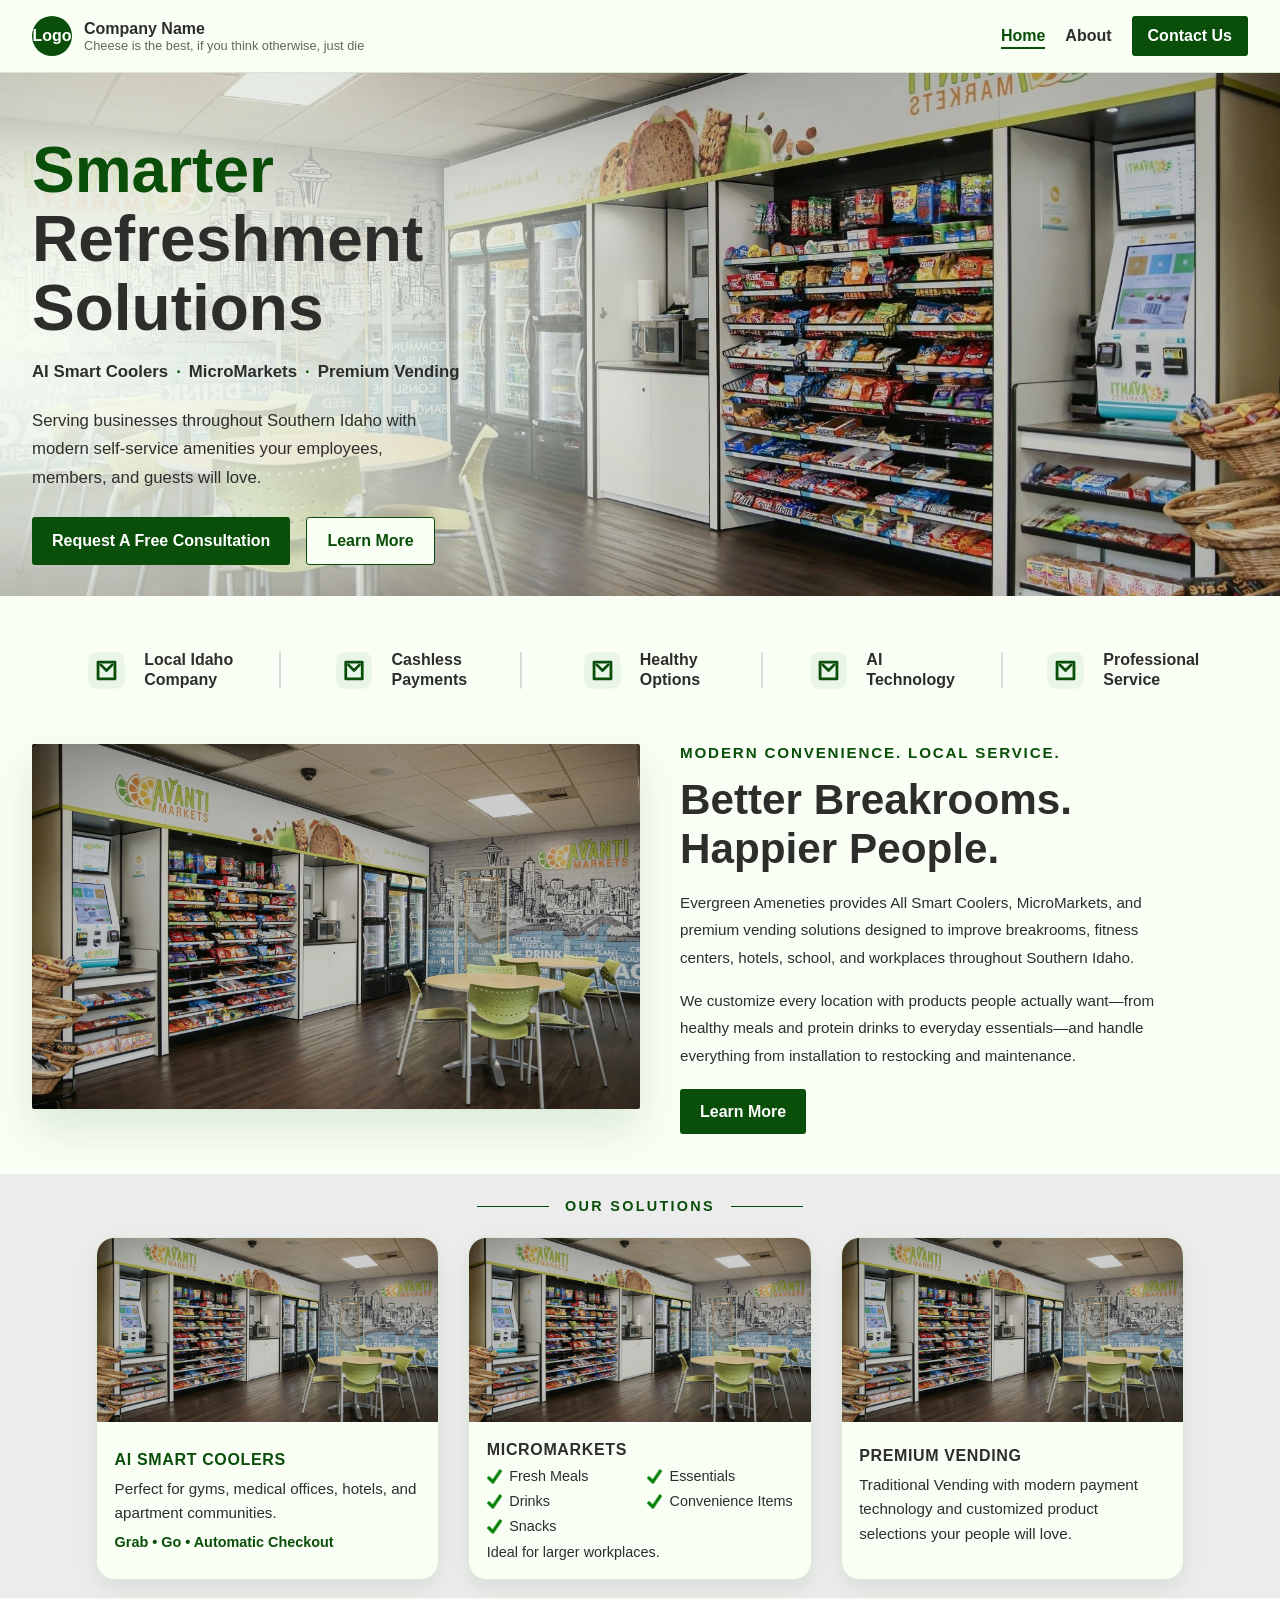
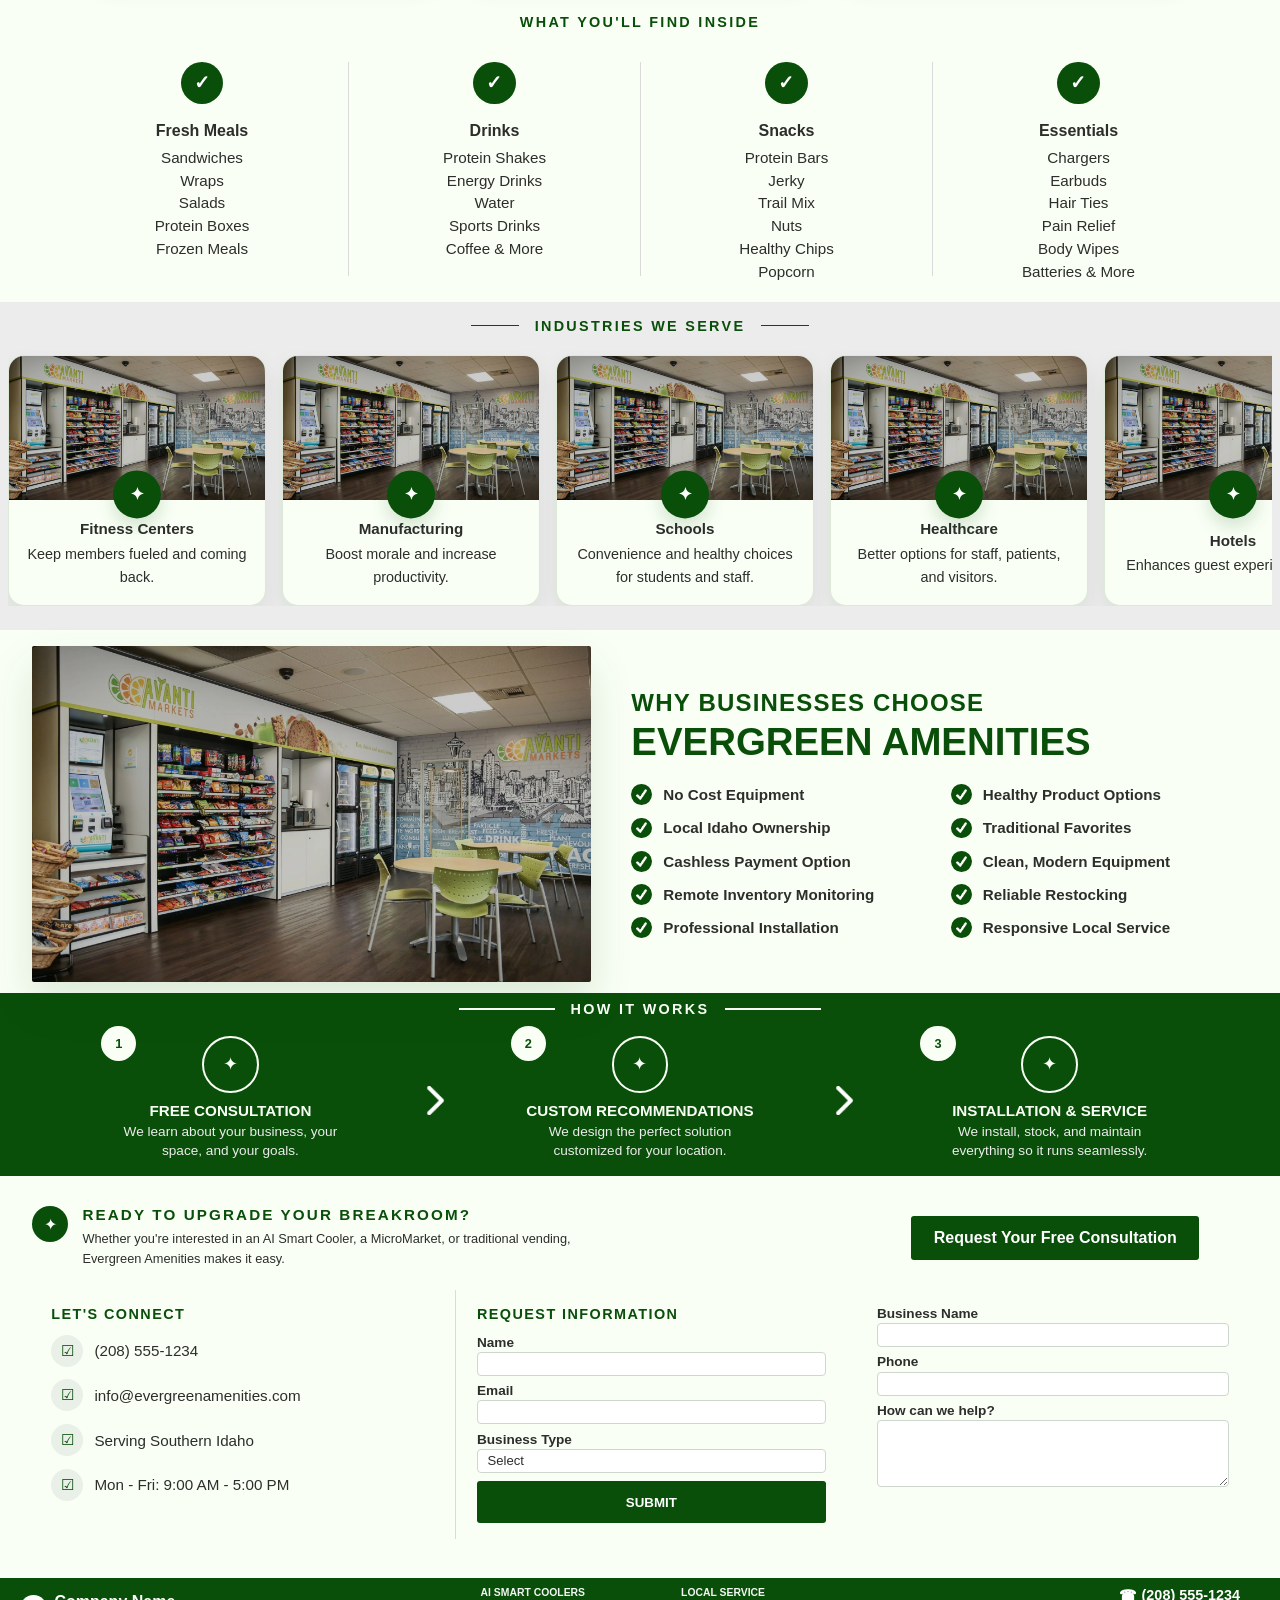
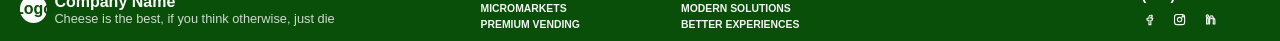
==== index.html @ 994b9367 "Add footer section with branding, links, and contact information" ====
<!DOCTYPE html>
<html lang="en">

<head>
    <meta charset="UTF-8">
    <title>Home</title>
    <link rel="stylesheet" href="style.css">
</head>

<body>





    <!-- Navigation Section -->
    <nav class="navbar">
        <a href="#home" class="brand">
            <span class="brand-icon" aria-hidden="true">Logo</span>
            <span class="brand-text">
                <strong>Company Name</strong>
                <small>Cheese is the best, if you think otherwise, just die</small>
            </span>
        </a>

        <div class="nav-links">
            <a class="nav-link active" href="index.html">Home</a>
            <a class="nav-link" href="about.html">About</a>
            <a class="contact-btn" href="contact.html">Contact Us</a>
        </div>
    </nav>





    <!-- Hero Section -->
    <section class="hero">
        <div class="hero-content">
            <h1 class="hero-heading">
                <span class="hero-accent">Smarter</span>
                <span>Refreshment</span>
                <span>Solutions</span>
            </h1>

            <p class="hero-subheading">
                <span>AI Smart Coolers</span>
                <span class="hero-separator">&middot;</span>
                <span>MicroMarkets</span>
                <span class="hero-separator">&middot;</span>
                <span>Premium Vending</span>
            </p>

            <p class="hero-description">
                Serving businesses throughout Southern Idaho with modern self-service amenities your employees, members, and guests will love.
            </p>

            <div class="hero-actions">
                <a class="btn btn-primary" href="contact.html">Request A Free Consultation</a>
                <a class="btn btn-secondary" href="about.html">Learn More</a>
            </div>
        </div>
    </section>





    <!-- Quick Advertisement Section -->
    <section class="quick-advertisement" aria-label="Quick advertisement">
        <div class="quick-advertisement-list">
            <article class="quick-advertisement-item">
                <a class="quick-advertisement-icon" href="#" aria-label="Local Idaho Company icon placeholder">
                    <img src="assets/images/icon-placeholder.svg" alt="Icon placeholder">
                </a>

                <div class="quick-advertisement-text">
                    <span>Local Idaho</span>
                    <span>Company</span>
                </div>
            </article>

            <article class="quick-advertisement-item">
                <a class="quick-advertisement-icon" href="#" aria-label="Cashless Payments icon placeholder">
                    <img src="assets/images/icon-placeholder.svg" alt="Icon placeholder">
                </a>

                <div class="quick-advertisement-text">
                    <span>Cashless</span>
                    <span>Payments</span>
                </div>
            </article>

            <article class="quick-advertisement-item">
                <a class="quick-advertisement-icon" href="#" aria-label="Healthy Options icon placeholder">
                    <img src="assets/images/icon-placeholder.svg" alt="Icon placeholder">
                </a>

                <div class="quick-advertisement-text">
                    <span>Healthy</span>
                    <span>Options</span>
                </div>
            </article>

            <article class="quick-advertisement-item">
                <a class="quick-advertisement-icon" href="#" aria-label="AI Technology icon placeholder">
                    <img src="assets/images/icon-placeholder.svg" alt="Icon placeholder">
                </a>

                <div class="quick-advertisement-text">
                    <span>AI</span>
                    <span>Technology</span>
                </div>
            </article>

            <article class="quick-advertisement-item">
                <a class="quick-advertisement-icon" href="#" aria-label="Professional Service icon placeholder">
                    <img src="assets/images/icon-placeholder.svg" alt="Icon placeholder">
                </a>

                <div class="quick-advertisement-text">
                    <span>Professional</span>
                    <span>Service</span>
                </div>
            </article>
        </div>
    </section>





    <!-- Description Section -->
    <section class="description-section" aria-labelledby="description-heading">
        <div class="description-media">
            <img src="assets/images/Hero.webp" alt="A modern breakroom refreshment station">
        </div>

        <div class="description-content">
            <p class="description-subtitle">Modern Convenience. Local Service.</p>

            <p class="description-heading" id="description-heading">
                <span class="description-heading-line">Better Breakrooms.</span>
                <span class="description-heading-line">Happier People.</span>
            </p>

            <p class="description-paragraph">
                Evergreen Ameneties provides All Smart Coolers, MicroMarkets, and premium vending solutions designed to improve breakrooms, fitness centers, hotels, school, and workplaces throughout Southern Idaho.
            </p>

            <p class="description-paragraph">
                We customize every location with products people actually want&mdash;from healthy meals and protein drinks to everyday essentials&mdash;and handle everything from installation to restocking and maintenance.
            </p>

            <a class="btn btn-primary description-action" href="about.html">Learn More</a>
        </div>
    </section>





    <!-- Our Solutions Section -->
    <section class="solutions-section" id="solutions" aria-labelledby="solutions-heading">
        <div class="solutions-header">
            <p class="solutions-kicker" id="solutions-heading">OUR SOLUTIONS</p>
        </div>

        <div class="solutions-grid">
            <article class="solution-card">
                <div class="solution-media">
                    <img src="assets/images/Hero.webp" alt="Smart cooler solution">
                </div>

                <div class="solution-content">
                    <h3 class="solution-title">AI Smart Coolers</h3>
                    <p class="solution-description">Perfect for gyms, medical offices, hotels, and apartment communities.</p>
                    <p class="solution-subheading">Grab &bull; Go &bull; Automatic Checkout</p>
                </div>
            </article>

            <article class="solution-card solution-card--micro">
                <div class="solution-media">
                    <img src="assets/images/Hero.webp" alt="MicroMarket solution">
                </div>

                <div class="solution-content">
                    <h3 class="solution-title">MicroMarkets</h3>
                    <div class="solution-description solution-description--columns">
                        <div class="solution-feature-group">
                            <p class="solution-feature-item"><img class="solution-checkmark" src="assets/images/Checkmark.webp" alt="" aria-hidden="true">Fresh Meals</p>
                            <p class="solution-feature-item"><img class="solution-checkmark" src="assets/images/Checkmark.webp" alt="" aria-hidden="true">Drinks</p>
                            <p class="solution-feature-item"><img class="solution-checkmark" src="assets/images/Checkmark.webp" alt="" aria-hidden="true">Snacks</p>
                        </div>

                        <div class="solution-feature-group">
                            <p class="solution-feature-item"><img class="solution-checkmark" src="assets/images/Checkmark.webp" alt="" aria-hidden="true">Essentials</p>
                            <p class="solution-feature-item"><img class="solution-checkmark" src="assets/images/Checkmark.webp" alt="" aria-hidden="true">Convenience Items</p>
                        </div>
                    </div>
                    <p class="solution-subheading">Ideal for larger workplaces.</p>
                </div>
            </article>

            <article class="solution-card solution-card--premium">
                <div class="solution-media">
                    <img src="assets/images/Hero.webp" alt="Premium vending solution">
                </div>

                <div class="solution-content">
                    <h3 class="solution-title">Premium Vending</h3>
                    <p class="solution-description">Traditional Vending with modern payment technology and customized product selections your people will love.</p>
                    <p class="solution-subheading"></p>
                </div>
            </article>
        </div>
    </section>





    <!-- Find Inside Section -->
    <section class="find-inside-section" aria-labelledby="find-inside-heading">
        <div class="find-inside-header">
            <p class="find-inside-kicker" id="find-inside-heading">WHAT YOU'LL FIND INSIDE</p>
        </div>

        <div class="find-inside-grid">
            <article class="find-inside-column">
                <div class="find-inside-icon" aria-hidden="true">
                    <span>✓</span>
                </div>

                <h3 class="find-inside-title">Fresh Meals</h3>

                <p class="find-inside-item">Sandwiches</p>
                <p class="find-inside-item">Wraps</p>
                <p class="find-inside-item">Salads</p>
                <p class="find-inside-item">Protein Boxes</p>
                <p class="find-inside-item">Frozen Meals</p>
            </article>

            <article class="find-inside-column">
                <div class="find-inside-icon" aria-hidden="true">
                    <span>✓</span>
                </div>

                <h3 class="find-inside-title">Drinks</h3>

                <p class="find-inside-item">Protein Shakes</p>
                <p class="find-inside-item">Energy Drinks</p>
                <p class="find-inside-item">Water</p>
                <p class="find-inside-item">Sports Drinks</p>
                <p class="find-inside-item">Coffee &amp; More</p>
            </article>

            <article class="find-inside-column">
                <div class="find-inside-icon" aria-hidden="true">
                    <span>✓</span>
                </div>

                <h3 class="find-inside-title">Snacks</h3>

                <p class="find-inside-item">Protein Bars</p>
                <p class="find-inside-item">Jerky</p>
                <p class="find-inside-item">Trail Mix</p>
                <p class="find-inside-item">Nuts</p>
                <p class="find-inside-item">Healthy Chips</p>
                <p class="find-inside-item">Popcorn</p>
            </article>

            <article class="find-inside-column">
                <div class="find-inside-icon" aria-hidden="true">
                    <span>✓</span>
                </div>

                <h3 class="find-inside-title">Essentials</h3>

                <p class="find-inside-item">Chargers</p>
                <p class="find-inside-item">Earbuds</p>
                <p class="find-inside-item">Hair Ties</p>
                <p class="find-inside-item">Pain Relief</p>
                <p class="find-inside-item">Body Wipes</p>
                <p class="find-inside-item">Batteries &amp; More</p>
            </article>
        </div>
    </section>





    <!-- Industries Section -->
    <section class="industries-section" aria-labelledby="industries-heading">
        <div class="industries-header">
            <div class="industries-line" aria-hidden="true"></div>
            <p class="industries-kicker" id="industries-heading">INDUSTRIES WE SERVE</p>
            <div class="industries-line" aria-hidden="true"></div>
        </div>

        <div class="industries-viewport">
            <div class="industries-grid">
                <article class="industry-card">
                    <div class="industry-media">
                        <img src="assets/images/Hero.webp" alt="Fitness center refreshment station">
                    </div>

                    <div class="industry-icon" aria-hidden="true">
                        <span>✦</span>
                    </div>

                    <div class="industry-content">
                        <h3 class="industry-title">Fitness Centers</h3>
                        <p class="industry-description">Keep members fueled and coming back.</p>
                    </div>
                </article>

                <article class="industry-card">
                    <div class="industry-media">
                        <img src="assets/images/Hero.webp" alt="Manufacturing breakroom refreshment area">
                    </div>

                    <div class="industry-icon" aria-hidden="true">
                        <span>✦</span>
                    </div>

                    <div class="industry-content">
                        <h3 class="industry-title">Manufacturing</h3>
                        <p class="industry-description">Boost morale and increase productivity.</p>
                    </div>
                </article>

                <article class="industry-card">
                    <div class="industry-media">
                        <img src="assets/images/Hero.webp" alt="School breakroom with snacks and drinks">
                    </div>

                    <div class="industry-icon" aria-hidden="true">
                        <span>✦</span>
                    </div>

                    <div class="industry-content">
                        <h3 class="industry-title">Schools</h3>
                        <p class="industry-description">Convenience and healthy choices for students and staff.</p>
                    </div>
                </article>

                <article class="industry-card">
                    <div class="industry-media">
                        <img src="assets/images/Hero.webp" alt="Healthcare breakroom and waiting area">
                    </div>

                    <div class="industry-icon" aria-hidden="true">
                        <span>✦</span>
                    </div>

                    <div class="industry-content">
                        <h3 class="industry-title">Healthcare</h3>
                        <p class="industry-description">Better options for staff, patients, and visitors.</p>
                    </div>
                </article>

                <article class="industry-card">
                    <div class="industry-media">
                        <img src="assets/images/Hero.webp" alt="Hotel lobby refreshment station">
                    </div>

                    <div class="industry-icon" aria-hidden="true">
                        <span>✦</span>
                    </div>

                    <div class="industry-content">
                        <h3 class="industry-title">Hotels</h3>
                        <p class="industry-description">Enhances guest experience 24/7.</p>
                    </div>
                </article>

                <article class="industry-card">
                    <div class="industry-media">
                        <img src="assets/images/Hero.webp" alt="Modern office breakroom setup">
                    </div>

                    <div class="industry-icon" aria-hidden="true">
                        <span>✦</span>
                    </div>

                    <div class="industry-content">
                        <h3 class="industry-title">Offices</h3>
                        <p class="industry-description">Modern amenities employees appreciate.</p>
                    </div>
                </article>

                <article class="industry-card">
                    <div class="industry-media">
                        <img src="assets/images/Hero.webp" alt="Fitness center refreshment station">
                    </div>

                    <div class="industry-icon" aria-hidden="true">
                        <span>✦</span>
                    </div>

                    <div class="industry-content">
                        <h3 class="industry-title">Fitness Centers</h3>
                        <p class="industry-description">Keep members fueled and coming back.</p>
                    </div>
                </article>

                <article class="industry-card">
                    <div class="industry-media">
                        <img src="assets/images/Hero.webp" alt="Manufacturing breakroom refreshment area">
                    </div>

                    <div class="industry-icon" aria-hidden="true">
                        <span>✦</span>
                    </div>

                    <div class="industry-content">
                        <h3 class="industry-title">Manufacturing</h3>
                        <p class="industry-description">Boost morale and increase productivity.</p>
                    </div>
                </article>

                <article class="industry-card">
                    <div class="industry-media">
                        <img src="assets/images/Hero.webp" alt="School breakroom with snacks and drinks">
                    </div>

                    <div class="industry-icon" aria-hidden="true">
                        <span>✦</span>
                    </div>

                    <div class="industry-content">
                        <h3 class="industry-title">Schools</h3>
                        <p class="industry-description">Convenience and healthy choices for students and staff.</p>
                    </div>
                </article>

                <article class="industry-card">
                    <div class="industry-media">
                        <img src="assets/images/Hero.webp" alt="Healthcare breakroom and waiting area">
                    </div>

                    <div class="industry-icon" aria-hidden="true">
                        <span>✦</span>
                    </div>

                    <div class="industry-content">
                        <h3 class="industry-title">Healthcare</h3>
                        <p class="industry-description">Better options for staff, patients, and visitors.</p>
                    </div>
                </article>

                <article class="industry-card">
                    <div class="industry-media">
                        <img src="assets/images/Hero.webp" alt="Hotel lobby refreshment station">
                    </div>

                    <div class="industry-icon" aria-hidden="true">
                        <span>✦</span>
                    </div>

                    <div class="industry-content">
                        <h3 class="industry-title">Hotels</h3>
                        <p class="industry-description">Enhances guest experience 24/7.</p>
                    </div>
                </article>

                <article class="industry-card">
                    <div class="industry-media">
                        <img src="assets/images/Hero.webp" alt="Modern office breakroom setup">
                    </div>

                    <div class="industry-icon" aria-hidden="true">
                        <span>✦</span>
                    </div>

                    <div class="industry-content">
                        <h3 class="industry-title">Offices</h3>
                        <p class="industry-description">Modern amenities employees appreciate.</p>
                    </div>
                </article>
            </div>
        </div>
    </section>





    <!-- Why Us Section -->
    <section class="why-us-section" aria-labelledby="why-us-heading">
        <div class="why-us-media">
            <img src="assets/images/Hero.webp" alt="Placeholder image for the Why Us section">
        </div>

        <div class="why-us-content">
            <p class="why-us-subtitle">WHY BUSINESSES CHOOSE</p>

            <h2 class="why-us-heading" id="why-us-heading">EVERGREEN AMENITIES</h2>

            <div class="why-us-columns">
                <div class="why-us-column">
                    <div class="why-us-item">
                        <span class="why-us-bullet" aria-hidden="true">✓</span>
                        <span>No Cost Equipment</span>
                    </div>

                    <div class="why-us-item">
                        <span class="why-us-bullet" aria-hidden="true">✓</span>
                        <span>Local Idaho Ownership</span>
                    </div>

                    <div class="why-us-item">
                        <span class="why-us-bullet" aria-hidden="true">✓</span>
                        <span>Cashless Payment Option</span>
                    </div>

                    <div class="why-us-item">
                        <span class="why-us-bullet" aria-hidden="true">✓</span>
                        <span>Remote Inventory Monitoring</span>
                    </div>

                    <div class="why-us-item">
                        <span class="why-us-bullet" aria-hidden="true">✓</span>
                        <span>Professional Installation</span>
                    </div>
                </div>

                <div class="why-us-column">
                    <div class="why-us-item">
                        <span class="why-us-bullet" aria-hidden="true">✓</span>
                        <span>Healthy Product Options</span>
                    </div>

                    <div class="why-us-item">
                        <span class="why-us-bullet" aria-hidden="true">✓</span>
                        <span>Traditional Favorites</span>
                    </div>

                    <div class="why-us-item">
                        <span class="why-us-bullet" aria-hidden="true">✓</span>
                        <span>Clean, Modern Equipment</span>
                    </div>

                    <div class="why-us-item">
                        <span class="why-us-bullet" aria-hidden="true">✓</span>
                        <span>Reliable Restocking</span>
                    </div>

                    <div class="why-us-item">
                        <span class="why-us-bullet" aria-hidden="true">✓</span>
                        <span>Responsive Local Service</span>
                    </div>
                </div>
            </div>
        </div>
    </section>





    <!-- How It Works Section -->
    <section class="how-it-works-section" aria-labelledby="how-it-works-heading">
        <div class="how-it-works-header">
            <div class="how-it-works-line" aria-hidden="true"></div>
            <p class="how-it-works-kicker" id="how-it-works-heading">HOW IT WORKS</p>
            <div class="how-it-works-line" aria-hidden="true"></div>
        </div>

        <div class="how-it-works-grid">
            <article class="how-it-works-step">
                <div class="how-it-works-visual" aria-hidden="true">
                    <span class="how-it-works-number">1</span>
                    <span class="how-it-works-icon">✦</span>
                </div>

                <h3 class="how-it-works-title">FREE CONSULTATION</h3>

                <p class="how-it-works-description">
                    We learn about your business, your space, and your goals.
                </p>
            </article>

            <div class="how-it-works-arrow" aria-hidden="true"></div>

            <article class="how-it-works-step">
                <div class="how-it-works-visual" aria-hidden="true">
                    <span class="how-it-works-number">2</span>
                    <span class="how-it-works-icon">✦</span>
                </div>

                <h3 class="how-it-works-title">CUSTOM RECOMMENDATIONS</h3>

                <p class="how-it-works-description">
                    We design the perfect solution customized for your location.
                </p>
            </article>

            <div class="how-it-works-arrow" aria-hidden="true"></div>

            <article class="how-it-works-step">
                <div class="how-it-works-visual" aria-hidden="true">
                    <span class="how-it-works-number">3</span>
                    <span class="how-it-works-icon">✦</span>
                </div>

                <h3 class="how-it-works-title">INSTALLATION & SERVICE</h3>

                <p class="how-it-works-description">
                    We install, stock, and maintain everything so it runs seamlessly.
                </p>
            </article>
        </div>
    </section>





    <!-- Ready To Upgrade Section -->
    <section class="ready-upgrade-section" aria-labelledby="ready-upgrade-heading">
        <div class="ready-upgrade-top-row">
            <div class="ready-upgrade-intro">
                <div class="ready-upgrade-intro-icon" aria-hidden="true">✦</div>

                <div class="ready-upgrade-intro-copy">
                    <h2 class="ready-upgrade-title" id="ready-upgrade-heading">READY TO UPGRADE YOUR BREAKROOM?</h2>
                    <p class="ready-upgrade-description">Whether you're interested in an AI Smart Cooler, a MicroMarket, or traditional vending, Evergreen Amenities makes it easy.</p>
                </div>
            </div>

            <div class="ready-upgrade-action-wrap">
                <a class="btn btn-primary ready-upgrade-action" href="contact.html">Request Your Free Consultation</a>
            </div>
        </div>

        <div class="ready-upgrade-grid">
            <div class="ready-upgrade-column ready-upgrade-column--contact">
                <h3 class="ready-upgrade-subtitle">LET'S CONNECT</h3>

                <div class="ready-upgrade-contact-list">
                    <article class="ready-upgrade-contact-item">
                        <span class="ready-upgrade-contact-icon" aria-hidden="true">☑</span>
                        <span class="ready-upgrade-contact-text">(208) 555-1234</span>
                    </article>

                    <article class="ready-upgrade-contact-item">
                        <span class="ready-upgrade-contact-icon" aria-hidden="true">☑</span>
                        <span class="ready-upgrade-contact-text">info@evergreenamenities.com</span>
                    </article>

                    <article class="ready-upgrade-contact-item">
                        <span class="ready-upgrade-contact-icon" aria-hidden="true">☑</span>
                        <span class="ready-upgrade-contact-text">Serving Southern Idaho</span>
                    </article>

                    <article class="ready-upgrade-contact-item">
                        <span class="ready-upgrade-contact-icon" aria-hidden="true">☑</span>
                        <span class="ready-upgrade-contact-text">Mon - Fri: 9:00 AM - 5:00 PM</span>
                    </article>
                </div>
            </div>

            <div class="ready-upgrade-column ready-upgrade-column--middle">
                <h3 class="ready-upgrade-subtitle">REQUEST INFORMATION</h3>

                <form class="ready-upgrade-form">
                    <label class="ready-upgrade-field">
                        <span>Name</span>
                        <input type="text" required>
                    </label>

                    <label class="ready-upgrade-field">
                        <span>Email</span>
                        <input type="email" required>
                    </label>

                    <label class="ready-upgrade-field">
                        <span>Business Type</span>
                        <select required>
                            <option value="" selected disabled>Select</option>
                            <option value="office">Office</option>
                            <option value="gym">Gym</option>
                            <option value="hotel">Hotel</option>
                            <option value="medical">Medical</option>
                        </select>
                    </label>

                    <button class="btn btn-primary ready-upgrade-submit" type="submit">SUBMIT</button>
                </form>
            </div>

            <div class="ready-upgrade-column">
                <form class="ready-upgrade-form">
                    <label class="ready-upgrade-field">
                        <span>Business Name</span>
                        <input type="text">
                    </label>

                    <label class="ready-upgrade-field">
                        <span>Phone</span>
                        <input type="tel" required>
                    </label>

                    <label class="ready-upgrade-field ready-upgrade-field--textarea">
                        <span>How can we help?</span>
                        <textarea rows="5"></textarea>
                    </label>
                </form>
            </div>
        </div>
    </section>





    <!-- Footer Section -->
    <section class="home-footer" aria-label="Footer">
        <a href="index.html" class="brand home-footer-brand">
            <span class="brand-icon" aria-hidden="true">Logo</span>
            <span class="brand-text">
                <strong>Company Name</strong>
                <small>Cheese is the best, if you think otherwise, just die</small>
            </span>
        </a>

        <div class="home-footer-links">
            <div class="home-footer-column">
                <span>AI SMART COOLERS</span>
                <span>MICROMARKETS</span>
                <span>PREMIUM VENDING</span>
            </div>

            <div class="home-footer-column">
                <span>LOCAL SERVICE</span>
                <span>MODERN SOLUTIONS</span>
                <span>BETTER EXPERIENCES</span>
            </div>
        </div>

        <div class="home-footer-contact">
            <a class="home-footer-phone" href="tel:+12085551234">
                <span class="home-footer-phone-icon" aria-hidden="true">☎</span>
                <span>(208) 555-1234</span>
            </a>

            <div class="home-footer-social">
                <a href="https://www.facebook.com/" target="_blank" rel="noreferrer" aria-label="Facebook">
                    <svg viewBox="0 0 24 24" aria-hidden="true">
                        <path d="M14 8h2V5h-2c-1.7 0-3 1.3-3 3v2H8v3h3v7h3v-7h2l1-3h-3V8z"/>
                    </svg>
                </a>

                <a href="https://www.instagram.com/" target="_blank" rel="noreferrer" aria-label="Instagram">
                    <svg viewBox="0 0 24 24" aria-hidden="true">
                        <rect x="4" y="4" width="16" height="16" rx="4"/>
                        <circle cx="12" cy="12" r="3.5"/>
                        <circle cx="17" cy="7" r="1"/>
                    </svg>
                </a>

                <a href="https://www.linkedin.com/" target="_blank" rel="noreferrer" aria-label="LinkedIn">
                    <svg viewBox="0 0 24 24" aria-hidden="true">
                        <path d="M6.9 8.2A1.8 1.8 0 1 0 6.9 4.6a1.8 1.8 0 0 0 0 3.6ZM5.6 9.6h2.6V19H5.6zM10.5 9.6h2.5v1.3h.1c.3-.7 1.2-1.4 2.5-1.4 2.7 0 3.2 1.8 3.2 4.1V19h-2.6v-8.5c0-2-.1-4.6-2.8-4.6-2.8 0-3.2 2.2-3.2 4.4V19H10.5z"/>
                    </svg>
                </a>
            </div>
        </div>
    </section>




</body>
</html>
---- style.css ----
:root {
    --bg-color: #f9fff5;
    --text-color: #2d2e2c;
    --accent-color: #094e09;
    --accent-text-color: #ffffff;
    --hero-bg-color: #cee1ce;
    --divider-line-color: #dbdbdb;
    --alternate-bg-color: #ececec;
}


body {
    margin: 0;
    font-family: Arial, sans-serif;
    background-color: var(--bg-color);
    color: var(--text-color);
}



/* ========================= */
/*        NAVIGATION        */
/* ========================= */

.navbar {
    display: flex;
    align-items: center;
    justify-content: space-between;
    padding: 1rem 2rem;
    background-color: var(--bg-color);
    border-bottom: 1px solid #d9e6d5;
}

.brand {
    display: flex;
    align-items: center;
    gap: 0.75rem;
    text-decoration: none;
    color: var(--text-color);
}

.brand-icon {
    display: inline-flex;
    align-items: center;
    justify-content: center;
    width: 2.5rem;
    height: 2.5rem;
    border-radius: 50%;
    background-color: var(--accent-color);
    color: var(--accent-text-color);
    font-weight: bold;
}

.brand-text {
    display: flex;
    flex-direction: column;
    line-height: 1.2;
}

.brand-text strong {
    font-size: 1rem;
}

.brand-text small {
    font-size: 0.8rem;
    color: #5b6b5b;
}

.nav-links {
    display: flex;
    align-items: center;
    gap: 1.25rem;
}

.nav-links .nav-link {
    position: relative;
    text-decoration: none;
    color: var(--text-color);
    font-weight: 600;
}

.nav-links .nav-link.active {
    color: var(--accent-color);
}

.nav-links .nav-link.active::after {
    content: '';
    position: absolute;
    left: 0;
    right: 0;
    bottom: -0.25rem;
    height: 2px;
    background-color: var(--accent-color);
}

.contact-btn {
    padding: 0.7rem 1rem;
    border-radius: 3px;
    background-color: var(--accent-color);
    color: var(--accent-text-color);
    text-decoration: none;
    font-weight: 600;
}












/* ========================================================================================= */
/* =                                      HOME PAGE                                        = */
/* ========================================================================================= */



/* ========================= */
/*           HERO            */
/* ========================= */

.hero {
    position: relative;
    padding: 4rem 2rem 2rem;
    color: var(--text-color);
    overflow: hidden;
}

.hero::before {
    content: '';
    position: absolute;
    left: -24%;
    top: -25%;
    width: 60rem;
    max-width: 90%;
    height: 150%;
    background: radial-gradient(ellipse at 30% 50%, rgba(249, 255, 245, 1) 0%, rgba(249, 255, 245, 0.82) 28%, rgba(249, 255, 245, 0.55) 58%, rgba(249, 255, 245, 0.2) 78%, rgba(249, 255, 245, 0) 92%);
    filter: blur(14px);
    pointer-events: none;
    z-index: 1;
}

.hero::after {
    content: '';
    position: absolute;
    inset: 0;
    background-image: url('assets/images/Hero.webp');
    background-size: cover;
    background-position: center;
    background-repeat: no-repeat;
    transform: scaleX(-1);
    pointer-events: none;
    z-index: 0;
}

.hero-content {
    position: relative;
    z-index: 2;
    display: flex;
    flex-direction: column;
    align-items: flex-start;
    gap: 1.25rem;
    max-width: 42rem;
    padding: 0;
}

.hero-heading {
    display: flex;
    flex-direction: column;
    gap: 0.1rem;
    margin: 0;
    font-size: clamp(2.5rem, 5vw, 4.25rem);
    line-height: 1.05;
    color: var(--text-color);
}

.hero-accent {
    color: var(--accent-color);
}

.hero-subheading {
    display: flex;
    flex-wrap: wrap;
    align-items: center;
    gap: 0.5rem;
    margin: 0;
    font-size: 1.05rem;
    font-weight: 700;
    color: var(--text-color);
}

.hero-separator {
    color: var(--accent-color);
    font-weight: 700;
}

.hero-description {
    margin: 0.3rem 0;
    max-width: 25rem;
    font-size: 1.05rem;
    line-height: 1.7;
    color: var(--text-color);
}

.hero-actions {
    display: flex;
    flex-wrap: wrap;
    gap: 1rem;
}

.btn {
    display: inline-flex;
    align-items: center;
    justify-content: center;
    padding: 0.85rem 1.25rem;
    border-radius: 3px;
    text-decoration: none;
    font-weight: 700;
    transition: transform 0.2s ease, box-shadow 0.2s ease;
}

.btn:hover {
    transform: translateY(-1px);
}

.btn-primary {
    background-color: var(--accent-color);
    color: var(--accent-text-color);
}

.btn-secondary {
    background-color: var(--bg-color);
    color: var(--accent-color);
    border: 1px solid var(--accent-color);
}



/* ========================= */
/*    QUICK ADVERTISEMENT    */
/* ========================= */

.quick-advertisement {
    padding: 1.5rem 1rem 1.5rem;
    background-color: var(--bg-color);
}

.quick-advertisement-list {
    display: grid;
    grid-template-columns: repeat(5, minmax(0, 1fr));
    align-items: center;
    max-width: 78rem;
    margin: 0 auto;
    padding: 1.2rem 1.4rem;
    background-color: transparent;
}

.quick-advertisement-item {
    position: relative;
    display: flex;
    align-items: center;
    justify-content: center;
    gap: 0.95rem;
    min-width: 0;
    padding: 0.5rem 1.5rem;
}

.quick-advertisement-item:not(:last-child)::after {
    content: '';
    position: absolute;
    right: -0.15rem;
    top: 50%;
    transform: translateY(-50%);
    width: 2px;
    height: 60%;
    background-color: var(--divider-line-color);
    border-radius: 10px;
}

.quick-advertisement-icon {
    display: flex;
    align-items: center;
    justify-content: center;
    width: 2.8rem;
    height: 2.8rem;
    flex-shrink: 0;
    text-decoration: none;
}

.quick-advertisement-icon img {
    width: 100%;
    height: 100%;
    object-fit: contain;
}

.quick-advertisement-text {
    display: flex;
    flex-direction: column;
    gap: 0.1rem;
    font-size: 1rem;
    font-weight: 800;
    line-height: 1.15;
    color: var(--text-color);
}

@media (max-width: 900px) {
    .quick-advertisement-list {
        flex-wrap: wrap;
        gap: 0.75rem;
    }

    .quick-advertisement-item {
        flex-basis: calc(50% - 0.75rem);
    }

    .quick-advertisement-item:not(:last-child)::after {
        display: none;
    }
}



/* ========================= */
/*        DESCRIPTION        */
/* ========================= */

.description-section {
    display: flex;
    align-items: flex-start;
    gap: 2.5rem;
    max-width: 76rem;
    margin: 0 auto;
    padding: 0rem 2rem 2.5rem;
}

.description-media {
    flex: 0 0 50%;
    min-width: 0;
}

.description-media img {
    display: block;
    width: 100%;
    height: auto;
    border-radius: 2px;
    box-shadow: 0 20px 45px rgba(9, 78, 9, 0.12);
    object-fit: cover;
}

.description-content {
    flex: 1 1 0;
    display: flex;
    flex-direction: column;
    gap: 1rem;
}

.description-subtitle {
    margin: 0;
    font-size: 0.95rem;
    font-weight: 800;
    letter-spacing: 0.12em;
    text-transform: uppercase;
    color: var(--accent-color);
}

.description-heading {
    display: flex;
    flex-direction: column;
    gap: 0.2rem;
    margin: 0;
    font-size: clamp(2rem, 3.3vw, 2.8rem);
    line-height: 1.1;
    font-weight: 700;
    color: var(--text-color);
}

.description-heading-line {
    display: block;
}

.description-paragraph {
    margin: 0;
    max-width: 31.5rem;
    font-size: 0.95rem;
    line-height: 1.8;
    color: var(--text-color);
}

.description-action {
    width: fit-content;
    margin-top: 0.25rem;
}

@media (max-width: 900px) {
    .description-section {
        flex-direction: column;
        padding: 3rem 1.25rem 4rem;
    }

    .description-media {
        flex-basis: 100%;
        width: 100%;
    }

    .description-content {
        width: 100%;
    }
}



/* ========================= */
/*       OUR SOLUTIONS       */
/* ========================= */

.solutions-section {
    padding: 1.5rem 2rem 1.1rem;
    background-color: var(--alternate-bg-color);
}

.solutions-header {
    display: flex;
    align-items: center;
    justify-content: center;
    max-width: 76rem;
    margin: 0 auto 1.4rem;
}

.solutions-kicker {
    display: inline-flex;
    align-items: center;
    gap: 1rem;
    margin: 0;
    font-size: 0.9rem;
    font-weight: 800;
    letter-spacing: 0.16em;
    text-transform: uppercase;
    color: var(--accent-color);
}

.solutions-kicker::before,
.solutions-kicker::after {
    content: '';
    width: 4.5rem;
    height: 1px;
    background-color: var(--accent-color);
}

.solutions-grid {
    display: grid;
    grid-template-columns: repeat(3, minmax(0, 1fr));
    gap: 1.8rem;
    max-width: 68rem;
    margin: 0 auto;
}

.solution-card {
    display: flex;
    flex-direction: column;
    overflow: hidden;
    background-color: var(--bg-color);
    border: 1px solid rgba(9, 78, 9, 0.12);
    border-radius: 1.15rem;
    box-shadow: 0 10px 22px rgba(9, 78, 9, 0.08);
    aspect-ratio: 1 / 1;
    transition: transform 0.2s ease, box-shadow 0.2s ease;
}

.solution-card:hover {
    transform: translateY(-8px);
    box-shadow: 0 16px 30px rgba(9, 78, 9, 0.14);
}

.solution-media {
    flex: 0 0 54%;
    overflow: hidden;
    background-color: #dfeedd;
}

.solution-media img {
    display: block;
    width: 100%;
    height: 100%;
    object-fit: cover;
}

.solution-content {
    display: flex;
    flex: 1 1 0;
    flex-direction: column;
    justify-content: center;
    gap: 0.5rem;
    padding: 1rem 1.1rem;
}

.solution-title {
    margin: 0;
    font-size: 1rem;
    font-weight: 800;
    color: var(--accent-color);
    text-transform: uppercase;
    letter-spacing: 0.04em;
}

.solution-description {
    margin: 0;
    font-size: 0.95rem;
    line-height: 1.6;
    color: var(--text-color);
}

.solution-description--columns {
    display: grid;
    grid-template-columns: repeat(2, minmax(0, 1fr));
    gap: 0.45rem 0.9rem;
}

.solution-feature-group {
    display: flex;
    flex-direction: column;
    gap: 0.35rem;
}

.solution-feature-item {
    display: flex;
    align-items: center;
    gap: 0.45rem;
    margin: 0;
    font-size: 0.9rem;
    line-height: 1.35;
    color: var(--text-color);
}

.solution-checkmark {
    display: inline-block;
    width: 0.95rem;
    height: 0.95rem;
    flex-shrink: 0;
    object-fit: contain;
}

.solution-subheading {
    margin: 0;
    font-size: 0.9rem;
    font-weight: 600;
    color: var(--accent-color);
}

.solution-card--micro .solution-title {
    color: var(--text-color);
}

.solution-card--micro .solution-subheading {
    color: var(--text-color);
    font-weight: 200;
}

.solution-card--premium .solution-title {
    color: var(--text-color);
}

@media (max-width: 900px) {
    .solutions-section {
        padding: 3rem 1.25rem 4rem;
    }

    .solutions-grid {
        grid-template-columns: 1fr;
    }

    .solution-card {
        aspect-ratio: auto;
        min-height: 26rem;
    }
}



/* ========================= */
/*        FIND INSIDE        */
/* ========================= */

.find-inside-section {
    padding: 1rem 2.5rem 1.6rem;
    background-color: var(--bg-color);
}

.find-inside-header {
    display: flex;
    align-items: center;
    justify-content: center;
    max-width: 76rem;
    margin: 0 auto 2rem;
}

.find-inside-kicker {
    margin: 0;
    font-size: 0.9rem;
    font-weight: 800;
    letter-spacing: 0.16em;
    text-transform: uppercase;
    color: var(--accent-color);
}

.find-inside-grid {
    display: grid;
    grid-template-columns: repeat(4, minmax(0, 1fr));
    max-width: 76rem;
    margin: 0 auto;
    padding: 0 1rem;
}

.find-inside-column {
    display: flex;
    flex-direction: column;
    align-items: center;
    gap: 0.9rem;
    padding: 0 1.2rem;
    min-width: 0;
    text-align: center;
}

.find-inside-column + .find-inside-column {
    border-left: 1px solid var(--divider-line-color);
}

.find-inside-icon {
    display: inline-flex;
    align-items: center;
    justify-content: center;
    width: 2.65rem;
    height: 2.65rem;
    margin-bottom: 0.2rem;
    border-radius: 50%;
    background-color: var(--accent-color);
    color: var(--accent-text-color);
    font-size: 1.2rem;
    font-weight: 700;
}

.find-inside-title {
    margin: 0;
    font-size: 1rem;
    font-weight: 700;
    color: var(--text-color);
}

.find-inside-item {
    margin: 0;
    font-size: 0.95rem;
    line-height: 0.55;
    color: var(--text-color);
}

@media (max-width: 900px) {
    .find-inside-grid {
        grid-template-columns: repeat(2, minmax(0, 1fr));
        gap: 1.4rem 0;
    }

    .find-inside-column:nth-child(odd) {
        border-left: none;
        padding-left: 0;
    }

    .find-inside-column:nth-child(even) {
        border-left: 1px solid var(--divider-line-color);
    }
}

@media (max-width: 600px) {
    .find-inside-grid {
        grid-template-columns: 1fr;
    }

    .find-inside-column {
        border-left: none !important;
        padding: 0;
    }

    .find-inside-column + .find-inside-column {
        padding-top: 1.25rem;
        border-top: 1px solid var(--divider-line-color);
    }
}



/* ========================= */
/*        INDUSTRIES         */
/* ========================= */

.industries-section {
    padding: 1rem 0.5rem 1.5rem;
    background-color: var(--alternate-bg-color);
}

.industries-header {
    display: flex;
    align-items: center;
    justify-content: center;
    gap: 1rem;
    max-width: 76rem;
    margin: 0 auto 1rem;
}

.industries-line {
    flex: 0 0 3rem;
    height: 1px;
    background-color: var(--accent-color);
}

.industries-kicker {
    margin: 0;
    font-size: 0.9rem;
    font-weight: 800;
    letter-spacing: 0.16em;
    text-transform: uppercase;
    color: var(--accent-color);
    white-space: nowrap;
}

.industries-viewport {
    overflow: hidden;
    max-width: 100%;
    margin: 0 auto;
    padding-top: 0.35rem;
}

.industries-grid {
    display: flex;
    align-items: stretch;
    gap: 1rem;
    width: max-content;
    animation: industry-pan 22s cubic-bezier(0.25, 0, 0.75, 1) infinite alternate;
    will-change: transform;
}

.industry-card {
    position: relative;
    display: flex;
    flex-direction: column;
    flex: 0 0 clamp(13rem, 22vw, 16rem);
    overflow: hidden;
    background-color: var(--bg-color);
    border: 1px solid rgba(9, 78, 9, 0.12);
    border-radius: 1rem;
    box-shadow: 0 10px 22px rgba(9, 78, 9, 0.08);
    min-height: 0;
    transition: transform 0.2s ease, box-shadow 0.2s ease, border-color 0.2s ease;
}

.industry-card:hover {
    transform: translateY(-3px);
    box-shadow: 0 12px 24px rgba(9, 78, 9, 0.14);
    border-color: rgba(9, 78, 9, 0.22);
}

.industry-media {
    height: 9rem;
    overflow: hidden;
    background-color: #dfeedd;
}

.industry-media img {
    display: block;
    width: 100%;
    height: 100%;
    object-fit: cover;
}

.industry-icon {
    position: absolute;
    top: 50%;
    left: 50%;
    display: inline-flex;
    align-items: center;
    justify-content: center;
    width: 3rem;
    height: 3rem;
    border-radius: 50%;
    background-color: var(--accent-color);
    color: var(--accent-text-color);
    box-shadow: 0 8px 18px rgba(9, 78, 9, 0.16);
    transform: translate(-50%, -20%);
    z-index: 2;
}

.industry-icon span {
    font-size: 1.05rem;
    font-weight: 700;
}

.industry-content {
    display: flex;
    flex: 1 1 0;
    flex-direction: column;
    align-items: center;
    justify-content: center;
    gap: 0.35rem;
    padding: 1.25rem 0.95rem 1rem;
    text-align: center;
}

.industry-title {
    margin: 0;
    font-size: 0.95rem;
    font-weight: 700;
    color: var(--text-color);
}

.industry-description {
    margin: 0;
    font-size: 0.9rem;
    line-height: 1.6;
    color: var(--text-color);
}

@keyframes industry-pan {
    0% {
        transform: translateX(0);
    }

    50% {
        transform: translateX(-12%);
    }

    100% {
        transform: translateX(0);
    }
}

@media (max-width: 900px) {
    .industries-section {
        padding: 1rem 1.25rem 1.5rem;
    }

    .industry-card {
        flex-basis: clamp(11rem, 42vw, 13rem);
    }
}

@media (max-width: 600px) {
    .industries-header {
        gap: 0.65rem;
    }

    .industries-kicker {
        font-size: 0.8rem;
    }

    .industry-card {
        flex-basis: min(78vw, 12rem);
    }
}



/* ========================= */
/*          WHY US           */
/* ========================= */

.why-us-section {
    display: flex;
    align-items: center;
    gap: 2.5rem;
    max-width: 76rem;
    margin: 0 auto;
    padding: 1rem 2rem 0.7rem;
}

.why-us-media {
    flex: 0 0 46%;
    min-width: 0;
}

.why-us-media img {
    display: block;
    width: 100%;
    height: auto;
    border-radius: 2px;
    object-fit: cover;
    box-shadow: 0 20px 45px rgba(9, 78, 9, 0.12);
}

.why-us-content {
    flex: 1 1 0;
    display: flex;
    flex-direction: column;
    gap: 0.9rem;
}

.why-us-subtitle {
    margin: 0;
    font-size: 1.5rem;
    font-weight: 770;
    letter-spacing: 0.05em;
    text-transform: uppercase;
    color: var(--accent-color);
}

.why-us-heading {
    margin: -0.65rem 0 0;
    font-size: clamp(1.9rem, 3vw, 2.6rem);
    line-height: 1.1;
    font-weight: 700;
    color: var(--accent-color);
}

.why-us-columns {
    display: grid;
    grid-template-columns: repeat(2, minmax(0, 1fr));
    gap: 1rem 1.4rem;
    margin-top: 0.4rem;
}

.why-us-column {
    display: flex;
    flex-direction: column;
    gap: 0.75rem;
}

.why-us-item {
    display: flex;
    align-items: center;
    gap: 0.7rem;
    font-size: 0.95rem;
    line-height: 1.4;
    font-weight: 550;
    color: var(--text-color);
}

.why-us-bullet {
    position: relative;
    display: inline-flex;
    align-items: center;
    justify-content: center;
    width: 1.3rem;
    height: 1.3rem;
    border-radius: 50%;
    background-color: var(--accent-color);
    color: transparent;
    font-size: 0;
    font-weight: 700;
    flex-shrink: 0;
}

.why-us-bullet::before {
    content: '';
    display: block;
    width: 55%;
    height: 55%;
    background-image: url('assets/images/Checkmark.webp');
    background-repeat: no-repeat;
    background-position: center;
    background-size: contain;
    filter: brightness(0) invert(1);
}

@media (max-width: 900px) {
    .why-us-section {
        flex-direction: column;
        padding: 2rem 1.25rem 3rem;
    }

    .why-us-media {
        flex-basis: 100%;
        width: 100%;
    }

    .why-us-content {
        width: 100%;
    }
}

@media (max-width: 600px) {
    .why-us-columns {
        grid-template-columns: 1fr;
    }
}



/* ========================= */
/*        HOW IT WORKS       */
/* ========================= */

.how-it-works-section {
    padding: 0.5rem 3rem 0;
    background-color: var(--accent-color);
    color: var(--bg-color);
}

.how-it-works-header {
    display: flex;
    align-items: center;
    justify-content: center;
    gap: 1rem;
    max-width: 76rem;
    margin: 0 auto 0.5rem;
}

.how-it-works-line {
    flex: 0 0 6rem;
    height: 1.5px;
    background-color: var(--bg-color);
}

.how-it-works-kicker {
    margin: 0;
    font-size: 0.9rem;
    font-weight: 800;
    letter-spacing: 0.16em;
    text-transform: uppercase;
    color: var(--bg-color);
    white-space: nowrap;
}

.how-it-works-grid {
    display: grid;
    grid-template-columns: minmax(0, 1fr) auto minmax(0, 1fr) auto minmax(0, 1fr);
    align-items: center;
    gap: 0.75rem 0.5rem;
    max-width: 76rem;
    margin: 0 auto;
}

.how-it-works-step {
    display: flex;
    flex-direction: column;
    align-items: center;
    gap: 0.4rem;
    padding: 0.25rem 1rem 1rem;
    text-align: center;
}

.how-it-works-visual {
    position: relative;
    display: inline-flex;
    align-items: center;
    justify-content: center;
    min-height: 4.5rem;
    margin-bottom: 0.2rem;
}

.how-it-works-number {
    position: absolute;
    top: -0.2rem;
    left: -6.3rem;
    display: inline-flex;
    align-items: center;
    justify-content: center;
    width: 2.2rem;
    height: 2.2rem;
    border-radius: 50%;
    background-color: var(--bg-color);
    color: var(--accent-color);
    font-size: 0.8rem;
    font-weight: 800;
}

.how-it-works-icon {
    display: inline-flex;
    align-items: center;
    justify-content: center;
    width: 3.3rem;
    height: 3.3rem;
    border: 2px solid var(--bg-color);
    border-radius: 50%;
    color: var(--bg-color);
    font-size: 1.1rem;
}

.how-it-works-title {
    margin: -0.5rem 0 -0.25rem;
    font-size: 0.95rem;
    font-weight: 700;
    color: var(--bg-color);
}

.how-it-works-description {
    margin: 0;
    max-width: 13.5rem;
    font-size: 0.85rem;
    line-height: 1.4;
    color: var(--alternate-bg-color);
}

.how-it-works-arrow {
    display: inline-flex;
    align-items: center;
    justify-content: center;
    width: 1.8rem;
    min-height: 7.5rem;
    background-image: url('assets/images/Right_Arrow.webp');
    background-repeat: no-repeat;
    background-position: center;
    background-size: contain;
    filter: brightness(0) invert(1);
}

@media (max-width: 900px) {
    .how-it-works-section {
        padding: 3rem 1.25rem 3.5rem;
    }

    .how-it-works-grid {
        grid-template-columns: 1fr;
        gap: 1.2rem;
    }

    .how-it-works-arrow {
        display: none;
    }
}



/* ========================= */
/*     READY TO UPGRADE      */
/* ========================= */

.ready-upgrade-section {
    padding: 1.9rem 2rem 2.4rem;
    background-color: var(--bg-color);
}

.ready-upgrade-top-row {
    display: grid;
    grid-template-columns: minmax(0, 1.05fr) minmax(0, 1fr) minmax(0, 1fr);
    align-items: center;
    gap: 1.25rem;
    max-width: 76rem;
    margin: 0 auto 1.25rem;
}

.ready-upgrade-intro {
    display: flex;
    align-items: flex-start;
    gap: 0.9rem;
    grid-column: 1 / span 2;
    min-width: 0;
}

.ready-upgrade-intro-icon {
    display: inline-flex;
    align-items: center;
    justify-content: center;
    width: 2.25rem;
    height: 2.25rem;
    border-radius: 50%;
    background-color: var(--accent-color);
    color: var(--accent-text-color);
    flex-shrink: 0;
    font-size: 1rem;
}

.ready-upgrade-intro-copy {
    display: flex;
    flex-direction: column;
    gap: 0.35rem;
}

.ready-upgrade-title {
    margin: 0;
    font-size: 0.95rem;
    font-weight: 800;
    letter-spacing: 0.14em;
    text-transform: uppercase;
    color: var(--accent-color);
}

.ready-upgrade-description {
    margin: 0;
    max-width: 32rem;
    font-size: 0.8rem;
    line-height: 1.6;
    color: var(--text-color);
}

.ready-upgrade-action-wrap {
    display: flex;
    align-items: center;
    justify-content: center;
    grid-column: 3;
    min-width: 0;
}

.ready-upgrade-action {
    display: inline-flex;
    align-items: center;
    justify-content: center;
    width: 100%;
    max-width: 18rem;
    padding: 0.8rem 1.15rem;
    white-space: nowrap;
    box-sizing: border-box;
}

.ready-upgrade-grid {
    display: grid;
    grid-template-columns: 1.05fr 1fr 1fr;
    gap: 0.8rem;
    max-width: 76rem;
    margin: 0 auto;
}

.ready-upgrade-column {
    display: flex;
    flex-direction: column;
    gap: 0.8rem;
    padding: 1rem 1.2rem;
    border-radius: 0.9rem;
    background-color: var(--bg-color);
}

.ready-upgrade-column--middle {
    position: relative;
    padding-left: 1.4rem;
}

.ready-upgrade-column--middle::before {
    content: '';
    position: absolute;
    top: 0;
    bottom: 0;
    left: 0;
    width: 1px;
    background-color: var(--divider-line-color);
}

.ready-upgrade-subtitle {
    margin: 0;
    font-size: 0.9rem;
    font-weight: 700;
    letter-spacing: 0.1em;
    text-transform: uppercase;
    color: var(--accent-color);
}

.ready-upgrade-contact-list {
    display: flex;
    flex-direction: column;
    gap: 0.8rem;
}

.ready-upgrade-contact-item {
    display: flex;
    align-items: center;
    gap: 0.7rem;
}

.ready-upgrade-contact-icon {
    display: inline-flex;
    align-items: center;
    justify-content: center;
    width: 2rem;
    height: 2rem;
    border-radius: 50%;
    background-color: #e9f0e8;
    color: var(--accent-color);
    font-size: 0.95rem;
}

.ready-upgrade-contact-text {
    font-size: 0.95rem;
    color: var(--text-color);
}

.ready-upgrade-form {
    display: flex;
    flex-direction: column;
    gap: 0.45rem;
}

.ready-upgrade-field {
    display: flex;
    flex-direction: column;
    gap: 0.15rem;
    font-size: 0.85rem;
    font-weight: 600;
    color: var(--text-color);
}

.ready-upgrade-section .ready-upgrade-field input,
.ready-upgrade-section .ready-upgrade-field select,
.ready-upgrade-section .ready-upgrade-field textarea {
    width: 100%;
    height: 1.5rem;
    min-height: 1.5rem;
    padding: 0.15rem 0.6rem;
    border: 1px solid #ced7cd;
    border-radius: 4px;
    background-color: #ffffff;
    color: var(--text-color);
    font-size: 0.82rem;
    line-height: 1.2;
    box-sizing: border-box;
    appearance: none;
    -webkit-appearance: none;
}

.ready-upgrade-section .ready-upgrade-field textarea {
    height: 4.2rem;
    min-height: 4.2rem;
    resize: vertical;
}

.ready-upgrade-submit {
    width: 100%;
    margin-top: 0.05rem;
    border: none;
    cursor: pointer;
}

@media (max-width: 900px) {
    .ready-upgrade-top-row {
        display: flex;
        flex-direction: column;
        align-items: flex-start;
    }

    .ready-upgrade-intro {
        grid-column: auto;
    }

    .ready-upgrade-action-wrap {
        grid-column: auto;
        width: 100%;
    }

    .ready-upgrade-action {
        width: 100%;
        max-width: 100%;
    }

    .ready-upgrade-grid {
        grid-template-columns: 1fr;
    }

    .ready-upgrade-column--middle {
        padding-left: 1.4rem;
        box-shadow: inset 1px 0 0 var(--divider-line-color);
    }
}

@media (max-width: 600px) {
    .ready-upgrade-section {
        padding: 2rem 1rem 2.5rem;
    }

    .ready-upgrade-column {
        padding: 1.1rem 1rem;
    }
}



/* ========================= */
/*          FOOTER           */
/* ========================= */

.home-footer {
    display: grid;
    grid-template-columns: 1fr auto 1fr;
    align-items: center;
    gap: 0.6rem;
    padding: 0.55rem 1.25rem;
    background-color: var(--accent-color);
    color: var(--accent-text-color);
}

.home-footer-brand {
    display: flex;
    align-items: center;
    gap: 0.45rem;
    min-width: 0;
    color: var(--accent-text-color);
    text-decoration: none;
    justify-self: start;
}

.home-footer-brand .brand-icon {
    width: 1.7rem;
    height: 1.7rem;
    background-color: var(--accent-text-color);
    color: var(--accent-color);
}

.home-footer-brand .brand-text {
    color: var(--accent-text-color);
}

.home-footer-brand .brand-text small {
    color: rgba(255, 255, 255, 0.8);
}

.home-footer-links {
    display: flex;
    gap: 6rem;
    justify-content: center;
    align-items: center;
    justify-self: center;
    grid-column: 2;
}

.home-footer-column {
    display: flex;
    flex-direction: column;
    gap: 0.1rem;
    font-size: 0.65rem;
    font-weight: 550;
    line-height: 1.35;
    color: rgba(255, 255, 255, 0.95);
    text-align: left;
}

.home-footer-contact {
    display: flex;
    flex-direction: column;
    align-items: center;
    gap: 0.3rem;
    min-width: 10rem;
    justify-self: end;
}

.home-footer-phone {
    display: inline-flex;
    align-items: center;
    justify-content: center;
    gap: 0.35rem;
    color: var(--accent-text-color);
    text-decoration: none;
    font-weight: 700;
    font-size: 0.9rem;
}

.home-footer-phone-icon {
    display: inline-flex;
    align-items: center;
    justify-content: center;
    width: 1rem;
    height: 1rem;
}

.home-footer-social {
    display: flex;
    align-items: center;
    justify-content: center;
    gap: 0.45rem;
}

.home-footer-social a {
    display: inline-flex;
    align-items: center;
    justify-content: center;
    width: 1.45rem;
    height: 1.45rem;
    color: var(--accent-text-color);
    text-decoration: none;
}

.home-footer-social svg {
    width: 0.95rem;
    height: 0.95rem;
    fill: none;
    stroke: currentColor;
    stroke-width: 1.7;
    stroke-linecap: round;
    stroke-linejoin: round;
}

.home-footer-social a:hover {
    opacity: 0.8;
}

@media (max-width: 900px) {
    .home-footer {
        flex-wrap: wrap;
        justify-content: center;
        text-align: center;
    }

    .home-footer-brand {
        justify-content: center;
        width: 100%;
    }

    .home-footer-links {
        width: 100%;
        justify-content: center;
    }

    .home-footer-contact {
        width: 100%;
        align-items: center;
    }
}

@media (max-width: 600px) {
    .home-footer {
        padding: 1rem;
    }

    .home-footer-links {
        flex-direction: column;
        gap: 0.75rem;
    }

    .home-footer-column {
        align-items: center;
    }
}
































/* ========================================================================================= */
/* =                                      ABOUT PAGE                                       = */
/* ========================================================================================= */



/* ========================= */
/*          HERO 2           */
/* ========================= */

.about-hero {
    position: relative;
    min-height: 20rem;
    padding: 1.2rem 2rem 0rem;
    overflow: hidden;
    background-color: var(--hero-bg-color);
}

.about-hero::before {
    content: '';
    position: absolute;
    inset: 0;
    background: linear-gradient(90deg, rgba(249, 255, 245, 0.96) 0%, rgba(249, 255, 245, 0.9) 38%, rgba(249, 255, 245, 0.34) 72%, rgba(249, 255, 245, 0) 100%);
    backdrop-filter: blur(2px);
    pointer-events: none;
    z-index: 1;
}

.about-hero::after {
    content: '';
    position: absolute;
    inset: 0;
    background-image: url('assets/images/Hero.webp');
    background-size: cover;
    background-position: center 25%;
    background-repeat: no-repeat;
    transform: scaleX(-1) scale(1.16);
    pointer-events: none;
    z-index: 0;
}

.about-hero-content {
    position: relative;
    z-index: 2;
    display: flex;
    flex-direction: column;
    align-items: flex-start;
    gap: 1rem;
    max-width: 34rem;
    padding: 1.5rem 1.25rem;
}

.about-hero-subheading {
    margin: 0;
    font-size: 0.95rem;
    font-weight: 800;
    letter-spacing: 0.12em;
    text-transform: uppercase;
    color: var(--accent-color);
}

.about-hero-heading {
    display: flex;
    flex-direction: column;
    gap: 0.15rem;
    margin: 0;
    font-size: clamp(2.2rem, 4vw, 3.2rem);
    line-height: 1.09;
    color: var(--text-color);
}

.about-hero-heading-line {
    display: block;
}

.about-hero-divider {
    margin: 0.25rem 0;
    width: 5rem;
    height: 2px;
    background-color: var(--accent-color);
}

.about-hero-description {
    max-width: 24rem;
    margin: 0;
    font-size: 1rem;
    font-weight: 550;
    line-height: 1.7;
    color: var(--text-color);
}

@media (max-width: 900px) {
    .about-hero {
        min-height: 28rem;
        padding: 3rem 1.25rem 2.25rem;
    }

    .about-hero-content {
        max-width: 100%;
    }
}



/* ========================= */
/*         OUR STORY         */
/* ========================= */

.our-story-section {
    display: flex;
    align-items: flex-start;
    gap: 2.5rem;
    max-width: 76rem;
    margin: 0 auto;
    padding: 2.5rem 2rem 2.5rem;
}

.our-story-media {
    flex: 0 0 50%;
    min-width: 0;
}

.our-story-media img {
    display: block;
    width: 100%;
    height: auto;
    border-radius: 2px;
    box-shadow: 0 20px 45px rgba(9, 78, 9, 0.12);
    object-fit: cover;
}

.our-story-content {
    flex: 1 1 0;
    display: flex;
    flex-direction: column;
    gap: 1rem;
}

.our-story-subtitle {
    margin: 0;
    font-size: 0.95rem;
    font-weight: 800;
    letter-spacing: 0.12em;
    text-transform: uppercase;
    color: var(--accent-color);
}

.our-story-heading {
    display: flex;
    flex-direction: column;
    gap: 0.2rem;
    margin: 0;
    font-size: clamp(2rem, 3.3vw, 2.8rem);
    line-height: 1.1;
    font-weight: 700;
    color: var(--text-color);
}

.our-story-heading-line {
    display: block;
}

.our-story-divider {
    width: 2.5rem;
    height: 2px;
    background-color: var(--accent-color);
}

.our-story-paragraph {
    margin: 0;
    max-width: 31.5rem;
    font-size: 0.95rem;
    line-height: 1.8;
    color: var(--text-color);
}

@media (max-width: 900px) {
    .our-story-section {
        flex-direction: column;
        padding: 2rem 1.25rem 2.5rem;
    }

    .our-story-media {
        flex: 1 1 0;
        width: 100%;
    }

    .our-story-content {
        width: 100%;
    }
}



/* ========================= */
/*   QUICK ADVERTISEMENT 2   */
/* ========================= */

.about-quick-advertisement {
    padding: 1.5rem 1.25rem 1rem;
    background-color: var(--alternate-bg-color);
}

.about-quick-advertisement-header {
    display: flex;
    align-items: center;
    justify-content: center;
    gap: 1.25rem;
    max-width: 78rem;
    margin: 0 auto 0.5rem;
}

.about-quick-advertisement-kicker {
    margin: 0;
    font-size: 0.9rem;
    font-weight: 800;
    letter-spacing: 0.16em;
    text-transform: uppercase;
    color: var(--accent-color);
    white-space: nowrap;
}

.about-quick-advertisement-list {
    display: grid;
    grid-template-columns: repeat(5, minmax(12rem, 1fr));
    align-items: center;
    gap: 1rem;
    max-width: 78rem;
    margin: 0 auto;
    padding: 0 1.6rem;
    background-color: transparent;
}

.about-quick-advertisement-item {
    position: relative;
    display: flex;
    align-items: center;
    justify-content: flex-start;
    gap: 1rem;
    min-width: 0;
    min-height: 3.75rem;
    padding: 0.75rem 1rem;
    overflow: visible;
}

.about-quick-advertisement-item:not(:last-child)::after {
    content: '';
    position: absolute;
    right: 0.1rem;
    top: 50%;
    transform: translateY(-50%);
    width: 2px;
    height: 60%;
    background-color: var(--divider-line-color);
    border-radius: 10px;
    z-index: 1;
}

.about-quick-advertisement-icon {
    display: flex;
    align-items: center;
    justify-content: center;
    width: 3rem;
    height: 3rem;
    flex-shrink: 0;
}

.about-quick-advertisement-icon img {
    width: 100%;
    height: 100%;
    object-fit: contain;
}

.about-quick-advertisement-text {
    display: flex;
    align-items: center;
    max-width: 100%;
    font-size: 0.73rem;
    font-weight: 800;
    line-height: 1.2;
    color: var(--text-color);
    white-space: normal;
    overflow-wrap: anywhere;
}

@media (max-width: 900px) {
    .about-quick-advertisement-list {
        grid-template-columns: repeat(2, minmax(0, 1fr));
        gap: 0.85rem;
        padding: 1rem 0.25rem;
    }

    .about-quick-advertisement-item {
        justify-content: center;
        padding: 0.75rem 0.35rem;
    }

    .about-quick-advertisement-item:not(:last-child)::after {
        display: none;
    }
}



/* ========================= */
/*        OUR MISSION        */
/* ========================= */

.our-mission-section {
    display: flex;
    align-items: flex-start;
    gap: 2.5rem;
    max-width: 76rem;
    margin: 0 auto;
    padding: 2.5rem 2rem 2rem 3rem;
}

.our-mission-content {
    flex: 0 0 42%;
    display: flex;
    flex-direction: column;
    gap: 1rem;
}

.our-mission-subtitle {
    margin: 0;
    font-size: 0.95rem;
    font-weight: 800;
    letter-spacing: 0.12em;
    text-transform: uppercase;
    color: var(--accent-color);
}

.our-mission-heading {
    display: flex;
    flex-direction: column;
    gap: 0.2rem;
    margin: 0;
    font-size: clamp(2rem, 3.3vw, 2.8rem);
    line-height: 1.1;
    font-weight: 700;
    color: var(--text-color);
}

.our-mission-heading-line {
    display: block;
}

.our-mission-divider {
    width: 2.5rem;
    height: 2px;
    background-color: var(--accent-color);
}

.our-mission-paragraph {
    margin: 0;
    max-width: 31.5rem;
    font-size: 0.95rem;
    line-height: 1.8;
    color: var(--text-color);
}

.our-mission-action {
    width: fit-content;
    margin-top: 1rem;
}

.our-mission-media {
    flex: 1 1 0;
    min-width: 0;
    height: 22rem;
    overflow: hidden;
    border-radius: 2px;
    box-shadow: 0 20px 45px rgba(9, 78, 9, 0.12);
}

.our-mission-media img {
    display: block;
    width: 100%;
    height: 100%;
    object-fit: cover;
    transform: scale(1.08);
}

@media (max-width: 900px) {
    .our-mission-section {
        flex-direction: column;
        padding: 2rem 1.25rem 2.5rem;
    }

    .our-mission-media {
        flex: 1 1 0;
        width: 100%;
    }

    .our-mission-content {
        width: 100%;
    }
}



/* ========================= */
/*         OUR VALUES        */
/* ========================= */

.our-values-section {
    display: flex;
    align-items: stretch;
    gap: 1.5rem;
    max-width: 76rem;
    margin: 0 auto;
    padding: 1.5rem 4rem 2rem;
    background-color: var(--alternate-bg-color);
    border-radius: 2px;
}

.our-values-left {
    flex: 1.2 1 0;
    min-width: 0;
}

.our-values-kicker {
    margin: 0 0 1.5rem;
    padding-left: 0.75rem;
    font-size: 0.95rem;
    font-weight: 800;
    letter-spacing: 0.12em;
    text-transform: uppercase;
    color: var(--accent-color);
    text-align: left;
}

.our-values-grid {
    display: flex;
    flex-direction: column;
    gap: 0.75rem;
}

.our-values-row {
    display: grid;
    grid-template-columns: repeat(3, minmax(0, 1fr));
    gap: 0;
}

.our-values-column {
    position: relative;
    display: flex;
    align-items: center;
    justify-content: center;
    min-height: 4.5rem;
    padding: 0 0.6rem;
}

.our-values-column::after {
    content: '';
    position: absolute;
    top: 0.25rem;
    right: 0;
    width: 1px;
    height: calc(100% - 0.5rem);
    background-color: rgba(45, 46, 44, 0.18);
}

.our-values-row .our-values-column:last-child::after {
    display: none;
}

.our-values-item {
    display: flex;
    align-items: center;
    justify-content: center;
    gap: 0.65rem;
    max-width: 100%;
    padding: 0 0.7rem;
}

.our-values-icon {
    display: flex;
    align-items: flex-start;
    justify-content: center;
    width: 3rem;
    height: 3rem;
    flex-shrink: 0;
    margin-top: 0.1rem;
}

.our-values-icon img {
    display: block;
    width: 100%;
    height: 100%;
    object-fit: contain;
}

.our-values-copy {
    display: flex;
    flex-direction: column;
    gap: 0.2rem;
    max-width: 7.6rem;
}

.our-values-title {
    margin: 0;
    font-size: 0.75rem;
    font-weight: 800;
    color: var(--text-color);
}

.our-values-description {
    margin: 0;
    font-size: 0.7rem;
    font-weight: 450;
    line-height: 1.4;
    color: var(--text-color);
}

.our-values-right {
    flex: 0.8 1 0;
    min-width: 0;
    padding-left: 1.5rem;
    border-left: 1px solid rgba(45, 46, 44, 0.18);
}

.our-values-right-kicker {
    margin: 0 0 1rem;
    font-size: 0.95rem;
    font-weight: 800;
    letter-spacing: 0.12em;
    text-transform: uppercase;
    color: var(--accent-color);
    line-height: 1.5;
}

.our-values-right-description {
    margin: 0 0 1.25rem;
    font-size: 0.85rem;
    font-weight: 500;
    line-height: 1.7;
    color: var(--text-color);
}

.our-values-right-spotlight {
    display: flex;
    align-items: center;
    gap: 0.8rem;
    padding-top: 0.5rem;
}

.our-values-title--accent {
    color: var(--accent-color);
    line-height: 1.4;
    font-size: 0.82rem;
}

@media (max-width: 900px) {
    .our-values-section {
        flex-direction: column;
        gap: 1.5rem;
        padding: 2rem 1.25rem 2.5rem;
    }

    .our-values-right {
        padding-left: 0;
        border-left: 0;
        padding-top: 1.5rem;
        border-top: 1px solid rgba(45, 46, 44, 0.18);
    }

    .our-values-row {
        grid-template-columns: 1fr;
        gap: 1rem;
    }

    .our-values-item {
        padding: 0;
    }

    .our-values-item {
        border-right: 0;
        padding-right: 0;
    }
}



/* ========================= */
/*         FOOTER 2          */
/* ========================= */
























/* ========================================================================================= */
/* =                                    CONTACT PAGE                                       = */
/* ========================================================================================= */



/* ========================= */
/*        NOTHING YET        */
/* ========================= */
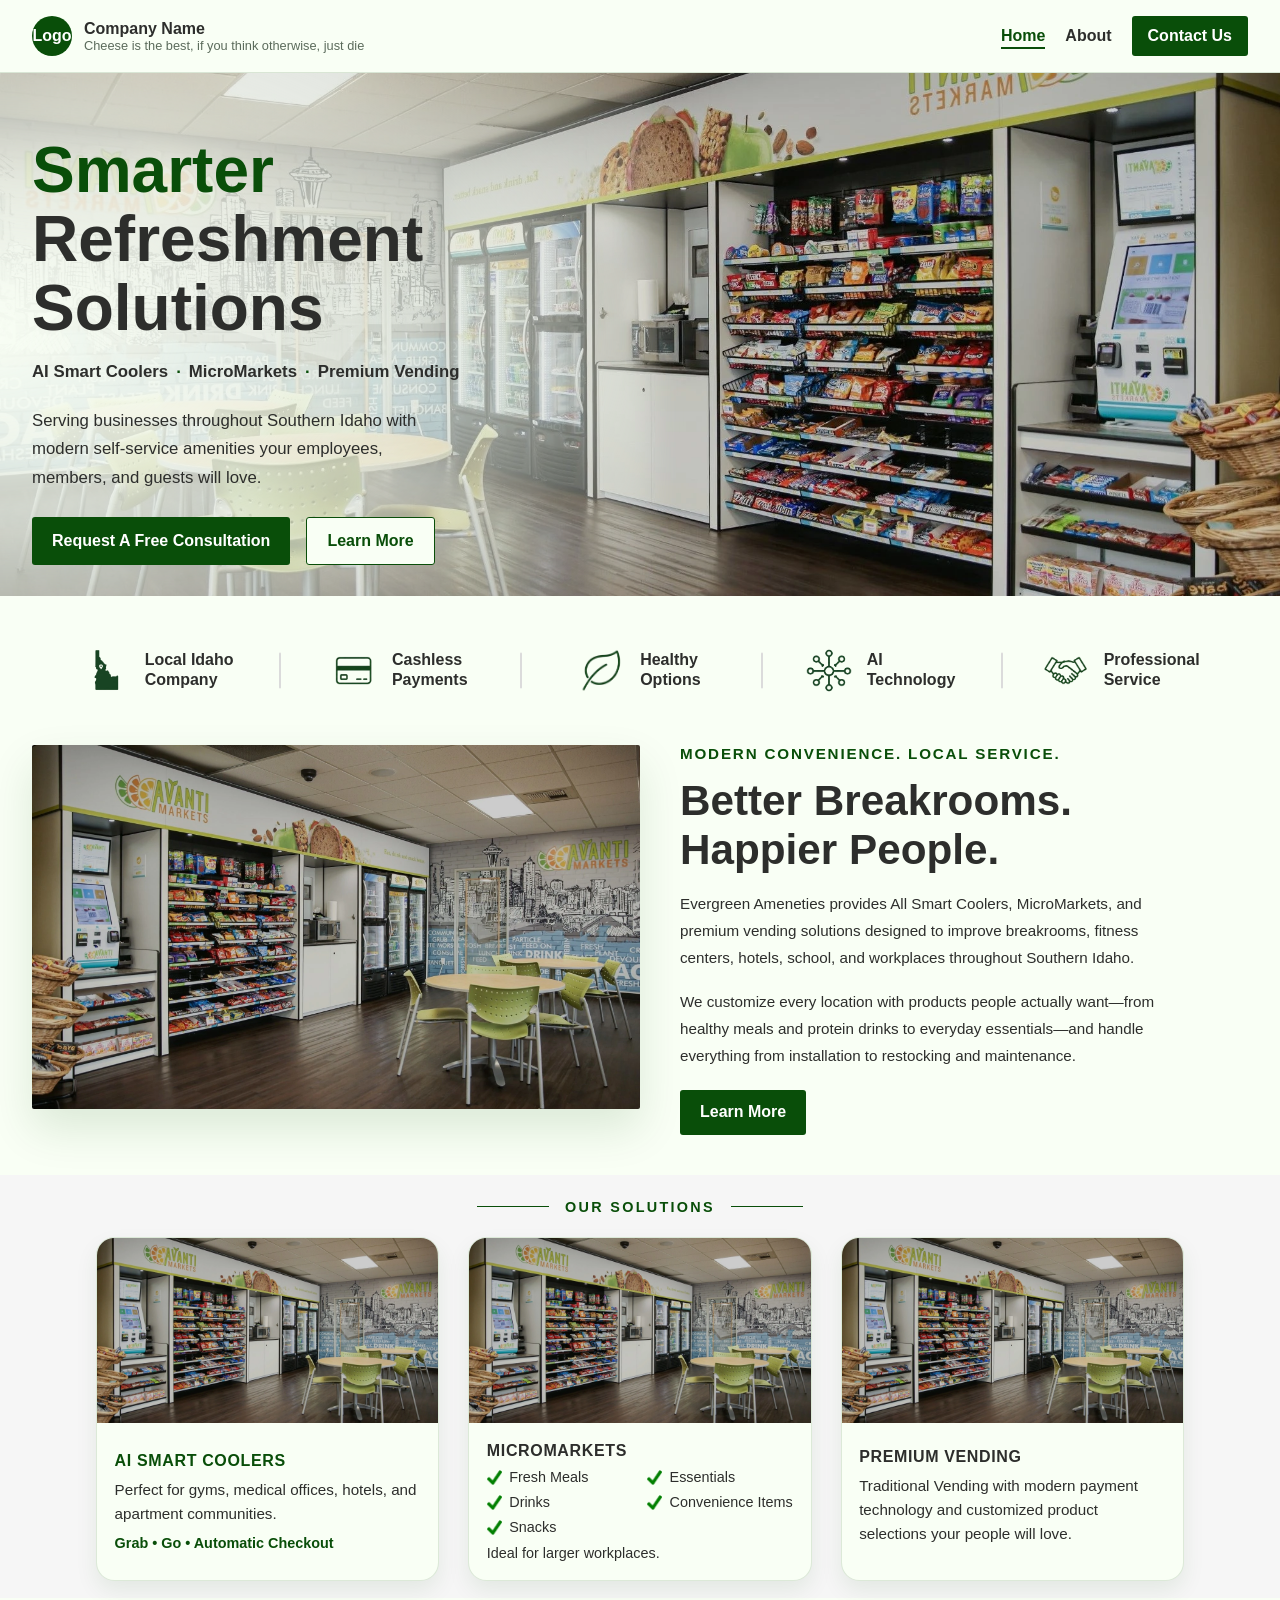
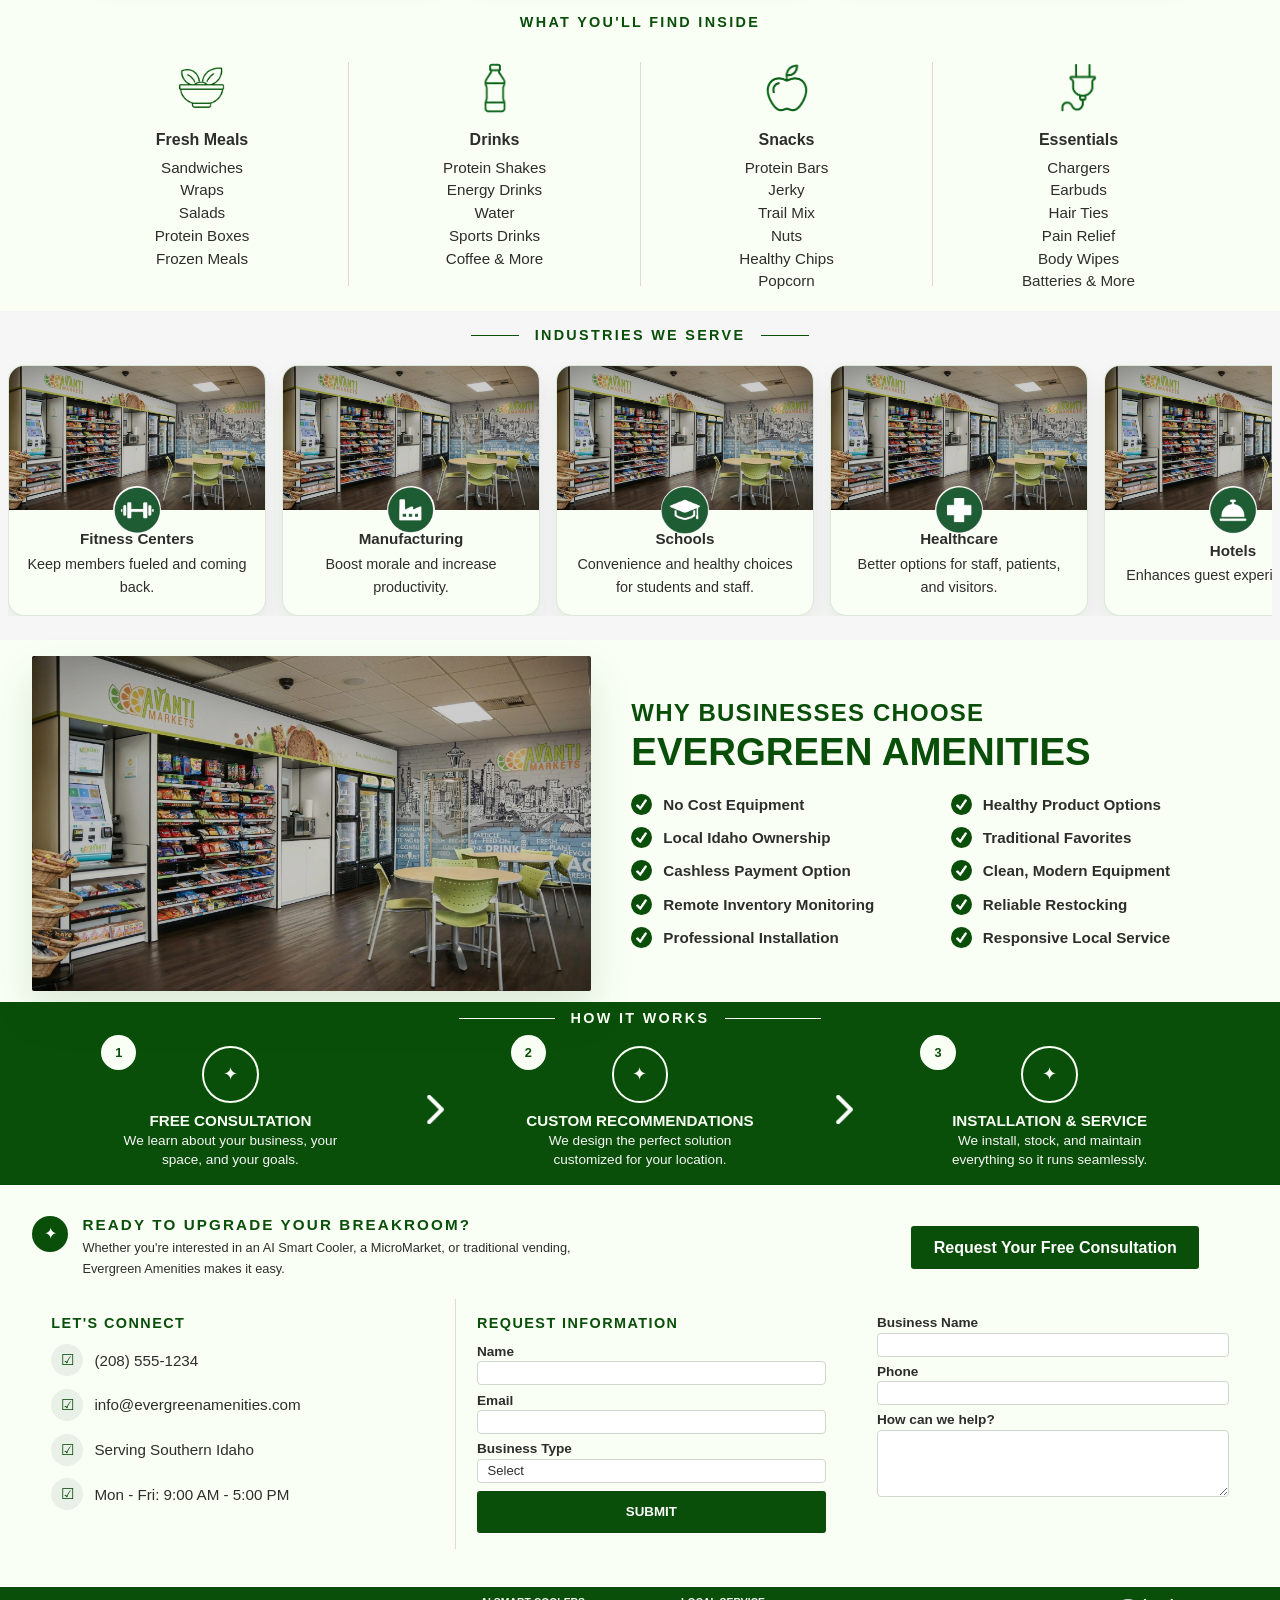
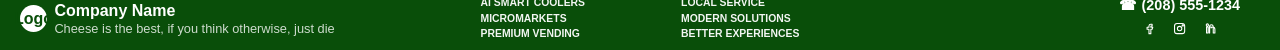
==== commit 6c88babe: "Update About and Contact pages with new images and layout enhancements; add new icons and styles" ====
--- a/index.html
+++ b/index.html
@@ -70,8 +70,8 @@
     <section class="quick-advertisement" aria-label="Quick advertisement">
         <div class="quick-advertisement-list">
             <article class="quick-advertisement-item">
-                <a class="quick-advertisement-icon" href="#" aria-label="Local Idaho Company icon placeholder">
-                    <img src="assets/images/icon-placeholder.svg" alt="Icon placeholder">
+                <a class="quick-advertisement-icon" href="#" aria-label="Idaho icon">
+                    <img src="assets/icons/quick_advertisement_icons_home/idaho_icon.webp" alt="Idaho icon">
                 </a>
 
                 <div class="quick-advertisement-text">
@@ -81,8 +81,8 @@
             </article>
 
             <article class="quick-advertisement-item">
-                <a class="quick-advertisement-icon" href="#" aria-label="Cashless Payments icon placeholder">
-                    <img src="assets/images/icon-placeholder.svg" alt="Icon placeholder">
+                <a class="quick-advertisement-icon" href="#" aria-label="Credit card icon">
+                    <img src="assets/icons/quick_advertisement_icons_home/credit_card_icon.webp" alt="Credit card icon">
                 </a>
 
                 <div class="quick-advertisement-text">
@@ -92,8 +92,8 @@
             </article>
 
             <article class="quick-advertisement-item">
-                <a class="quick-advertisement-icon" href="#" aria-label="Healthy Options icon placeholder">
-                    <img src="assets/images/icon-placeholder.svg" alt="Icon placeholder">
+                <a class="quick-advertisement-icon" href="#" aria-label="Leaf icon">
+                    <img src="assets/icons/quick_advertisement_icons_home/leaf_icon.webp" alt="Leaf icon">
                 </a>
 
                 <div class="quick-advertisement-text">
@@ -103,8 +103,8 @@
             </article>
 
             <article class="quick-advertisement-item">
-                <a class="quick-advertisement-icon" href="#" aria-label="AI Technology icon placeholder">
-                    <img src="assets/images/icon-placeholder.svg" alt="Icon placeholder">
+                <a class="quick-advertisement-icon" href="#" aria-label="AI icon">
+                    <img src="assets/icons/quick_advertisement_icons_home/ai_icon.webp" alt="AI icon">
                 </a>
 
                 <div class="quick-advertisement-text">
@@ -114,8 +114,8 @@
             </article>
 
             <article class="quick-advertisement-item">
-                <a class="quick-advertisement-icon" href="#" aria-label="Professional Service icon placeholder">
-                    <img src="assets/images/icon-placeholder.svg" alt="Icon placeholder">
+                <a class="quick-advertisement-icon" href="#" aria-label="Handshake icon">
+                    <img src="assets/icons/quick_advertisement_icons_home/handshake_icon.webp" alt="Handshake icon">
                 </a>
 
                 <div class="quick-advertisement-text">
@@ -188,14 +188,14 @@
                     <h3 class="solution-title">MicroMarkets</h3>
                     <div class="solution-description solution-description--columns">
                         <div class="solution-feature-group">
-                            <p class="solution-feature-item"><img class="solution-checkmark" src="assets/images/Checkmark.webp" alt="" aria-hidden="true">Fresh Meals</p>
-                            <p class="solution-feature-item"><img class="solution-checkmark" src="assets/images/Checkmark.webp" alt="" aria-hidden="true">Drinks</p>
-                            <p class="solution-feature-item"><img class="solution-checkmark" src="assets/images/Checkmark.webp" alt="" aria-hidden="true">Snacks</p>
+                            <p class="solution-feature-item"><img class="solution-checkmark" src="assets/icons/miscellaneous/checkmark.webp" alt="" aria-hidden="true">Fresh Meals</p>
+                            <p class="solution-feature-item"><img class="solution-checkmark" src="assets/icons/miscellaneous/checkmark.webp" alt="" aria-hidden="true">Drinks</p>
+                            <p class="solution-feature-item"><img class="solution-checkmark" src="assets/icons/miscellaneous/checkmark.webp" alt="" aria-hidden="true">Snacks</p>
                         </div>
 
                         <div class="solution-feature-group">
-                            <p class="solution-feature-item"><img class="solution-checkmark" src="assets/images/Checkmark.webp" alt="" aria-hidden="true">Essentials</p>
-                            <p class="solution-feature-item"><img class="solution-checkmark" src="assets/images/Checkmark.webp" alt="" aria-hidden="true">Convenience Items</p>
+                            <p class="solution-feature-item"><img class="solution-checkmark" src="assets/icons/miscellaneous/checkmark.webp" alt="" aria-hidden="true">Essentials</p>
+                            <p class="solution-feature-item"><img class="solution-checkmark" src="assets/icons/miscellaneous/checkmark.webp" alt="" aria-hidden="true">Convenience Items</p>
                         </div>
                     </div>
                     <p class="solution-subheading">Ideal for larger workplaces.</p>
@@ -229,7 +229,7 @@
         <div class="find-inside-grid">
             <article class="find-inside-column">
                 <div class="find-inside-icon" aria-hidden="true">
-                    <span>✓</span>
+                    <img src="assets/icons/whats_inside_section_icons/salad_icon.webp" alt="">
                 </div>
 
                 <h3 class="find-inside-title">Fresh Meals</h3>
@@ -243,7 +243,7 @@
 
             <article class="find-inside-column">
                 <div class="find-inside-icon" aria-hidden="true">
-                    <span>✓</span>
+                    <img src="assets/icons/whats_inside_section_icons/waterbottle_icon.webp" alt="">
                 </div>
 
                 <h3 class="find-inside-title">Drinks</h3>
@@ -257,7 +257,7 @@
 
             <article class="find-inside-column">
                 <div class="find-inside-icon" aria-hidden="true">
-                    <span>✓</span>
+                    <img src="assets/icons/whats_inside_section_icons/apple_icon.webp" alt="">
                 </div>
 
                 <h3 class="find-inside-title">Snacks</h3>
@@ -272,7 +272,7 @@
 
             <article class="find-inside-column">
                 <div class="find-inside-icon" aria-hidden="true">
-                    <span>✓</span>
+                    <img src="assets/icons/whats_inside_section_icons/plug_icon.webp" alt="">
                 </div>
 
                 <h3 class="find-inside-title">Essentials</h3>
@@ -307,7 +307,7 @@
                     </div>
 
                     <div class="industry-icon" aria-hidden="true">
-                        <span>✦</span>
+                        <img src="assets/icons/industries_section_icons/gym_icon.webp" alt="">
                     </div>
 
                     <div class="industry-content">
@@ -322,7 +322,7 @@
                     </div>
 
                     <div class="industry-icon" aria-hidden="true">
-                        <span>✦</span>
+                        <img src="assets/icons/industries_section_icons/manufactoring_icon.webp" alt="">
                     </div>
 
                     <div class="industry-content">
@@ -337,7 +337,7 @@
                     </div>
 
                     <div class="industry-icon" aria-hidden="true">
-                        <span>✦</span>
+                        <img src="assets/icons/industries_section_icons/school_icon.webp" alt="">
                     </div>
 
                     <div class="industry-content">
@@ -352,7 +352,7 @@
                     </div>
 
                     <div class="industry-icon" aria-hidden="true">
-                        <span>✦</span>
+                        <img src="assets/icons/industries_section_icons/hospital_icon.webp" alt="">
                     </div>
 
                     <div class="industry-content">
@@ -367,7 +367,7 @@
                     </div>
 
                     <div class="industry-icon" aria-hidden="true">
-                        <span>✦</span>
+                        <img src="assets/icons/industries_section_icons/hotel_icon.webp" alt="">
                     </div>
 
                     <div class="industry-content">
@@ -382,7 +382,7 @@
                     </div>
 
                     <div class="industry-icon" aria-hidden="true">
-                        <span>✦</span>
+                        <img src="assets/icons/industries_section_icons/office_icon.webp" alt="">
                     </div>
 
                     <div class="industry-content">
@@ -397,7 +397,7 @@
                     </div>
 
                     <div class="industry-icon" aria-hidden="true">
-                        <span>✦</span>
+                        <img src="assets/icons/industries_section_icons/gym_icon.webp" alt="">
                     </div>
 
                     <div class="industry-content">
@@ -412,7 +412,7 @@
                     </div>
 
                     <div class="industry-icon" aria-hidden="true">
-                        <span>✦</span>
+                        <img src="assets/icons/industries_section_icons/manufactoring_icon.webp" alt="">
                     </div>
 
                     <div class="industry-content">
@@ -427,7 +427,7 @@
                     </div>
 
                     <div class="industry-icon" aria-hidden="true">
-                        <span>✦</span>
+                        <img src="assets/icons/industries_section_icons/school_icon.webp" alt="">
                     </div>
 
                     <div class="industry-content">
@@ -442,7 +442,7 @@
                     </div>
 
                     <div class="industry-icon" aria-hidden="true">
-                        <span>✦</span>
+                        <img src="assets/icons/industries_section_icons/hospital_icon.webp" alt="">
                     </div>
 
                     <div class="industry-content">
@@ -457,7 +457,7 @@
                     </div>
 
                     <div class="industry-icon" aria-hidden="true">
-                        <span>✦</span>
+                        <img src="assets/icons/industries_section_icons/hotel_icon.webp" alt="">
                     </div>
 
                     <div class="industry-content">
@@ -472,7 +472,7 @@
                     </div>
 
                     <div class="industry-icon" aria-hidden="true">
-                        <span>✦</span>
+                        <img src="assets/icons/industries_section_icons/office_icon.webp" alt="">
                     </div>
 
                     <div class="industry-content">
@@ -775,4 +775,4 @@
 
 
 </body>
-</html>+</html>
--- a/style.css
+++ b/style.css
@@ -5,7 +5,7 @@
     --accent-text-color: #ffffff;
     --hero-bg-color: #cee1ce;
     --divider-line-color: #dbdbdb;
-    --alternate-bg-color: #ececec;
+    --alternate-bg-color: #f6f6f6;
 }
 
 
@@ -285,16 +285,18 @@
     display: flex;
     align-items: center;
     justify-content: center;
-    width: 2.8rem;
-    height: 2.8rem;
+    width: 2.85rem;
+    height: 2.85rem;
     flex-shrink: 0;
     text-decoration: none;
 }
 
 .quick-advertisement-icon img {
+    display: block;
     width: 100%;
     height: 100%;
     object-fit: contain;
+    object-position: center;
 }
 
 .quick-advertisement-text {
@@ -632,14 +634,14 @@
     display: inline-flex;
     align-items: center;
     justify-content: center;
-    width: 2.65rem;
-    height: 2.65rem;
     margin-bottom: 0.2rem;
-    border-radius: 50%;
-    background-color: var(--accent-color);
-    color: var(--accent-text-color);
-    font-size: 1.2rem;
-    font-weight: 700;
+}
+
+.find-inside-icon img {
+    display: block;
+    width: 3.2rem;
+    height: 3.2rem;
+    object-fit: contain;
 }
 
 .find-inside-title {
@@ -775,7 +777,7 @@
 
 .industry-icon {
     position: absolute;
-    top: 50%;
+    top: 9rem;
     left: 50%;
     display: inline-flex;
     align-items: center;
@@ -783,16 +785,16 @@
     width: 3rem;
     height: 3rem;
     border-radius: 50%;
-    background-color: var(--accent-color);
-    color: var(--accent-text-color);
-    box-shadow: 0 8px 18px rgba(9, 78, 9, 0.16);
-    transform: translate(-50%, -20%);
+    background-color: #ffffff;
+    transform: translate(-50%, -50%);
     z-index: 2;
 }
 
-.industry-icon span {
-    font-size: 1.05rem;
-    font-weight: 700;
+.industry-icon img {
+    display: block;
+    width: 3.05rem;
+    height: 3.05rem;
+    object-fit: contain;
 }
 
 .industry-content {
@@ -954,7 +956,7 @@
     display: block;
     width: 55%;
     height: 55%;
-    background-image: url('assets/images/Checkmark.webp');
+    background-image: url('assets/icons/miscellaneous/checkmark.webp');
     background-repeat: no-repeat;
     background-position: center;
     background-size: contain;
@@ -1568,9 +1570,13 @@
 .about-hero::before {
     content: '';
     position: absolute;
-    inset: 0;
-    background: linear-gradient(90deg, rgba(249, 255, 245, 0.96) 0%, rgba(249, 255, 245, 0.9) 38%, rgba(249, 255, 245, 0.34) 72%, rgba(249, 255, 245, 0) 100%);
-    backdrop-filter: blur(2px);
+    left: -2%;
+    top: -25%;
+    width: 60rem;
+    max-width: 45%;
+    height: 150%;
+    background: radial-gradient(ellipse at 30% 50%, rgba(249, 255, 245, 1) 0%, rgba(249, 255, 245, 0.82) 28%, rgba(249, 255, 245, 0.55) 58%, rgba(249, 255, 245, 0.2) 78%, rgba(249, 255, 245, 0) 92%);
+    filter: blur(14px);
     pointer-events: none;
     z-index: 1;
 }
@@ -1579,11 +1585,11 @@
     content: '';
     position: absolute;
     inset: 0;
-    background-image: url('assets/images/Hero.webp');
+    background-image: url('assets/images/Perine_Bridge_Stock.webp');
     background-size: cover;
-    background-position: center 25%;
+    background-position: center 40%;
     background-repeat: no-repeat;
-    transform: scaleX(-1) scale(1.16);
+    transform: scaleX(-1) scale(1);
     pointer-events: none;
     z-index: 0;
 }
@@ -1746,7 +1752,7 @@
 /* ========================= */
 
 .about-quick-advertisement {
-    padding: 1.5rem 1.25rem 1rem;
+    padding: 0.75rem 1.25rem 0.5rem;
     background-color: var(--alternate-bg-color);
 }
 
@@ -1756,7 +1762,7 @@
     justify-content: center;
     gap: 1.25rem;
     max-width: 78rem;
-    margin: 0 auto 0.5rem;
+    margin: 0 auto 0.75rem;
 }
 
 .about-quick-advertisement-kicker {
@@ -1769,83 +1775,24 @@
     white-space: nowrap;
 }
 
-.about-quick-advertisement-list {
-    display: grid;
-    grid-template-columns: repeat(5, minmax(12rem, 1fr));
-    align-items: center;
-    gap: 1rem;
+.about-quick-advertisement-visual {
+    display: flex;
+    justify-content: center;
     max-width: 78rem;
     margin: 0 auto;
-    padding: 0 1.6rem;
-    background-color: transparent;
-}
-
-.about-quick-advertisement-item {
-    position: relative;
-    display: flex;
-    align-items: center;
-    justify-content: flex-start;
-    gap: 1rem;
-    min-width: 0;
-    min-height: 3.75rem;
-    padding: 0.75rem 1rem;
-    overflow: visible;
-}
-
-.about-quick-advertisement-item:not(:last-child)::after {
-    content: '';
-    position: absolute;
-    right: 0.1rem;
-    top: 50%;
-    transform: translateY(-50%);
-    width: 2px;
-    height: 60%;
-    background-color: var(--divider-line-color);
-    border-radius: 10px;
-    z-index: 1;
-}
-
-.about-quick-advertisement-icon {
-    display: flex;
-    align-items: center;
-    justify-content: center;
-    width: 3rem;
-    height: 3rem;
-    flex-shrink: 0;
-}
-
-.about-quick-advertisement-icon img {
-    width: 100%;
-    height: 100%;
-    object-fit: contain;
-}
-
-.about-quick-advertisement-text {
-    display: flex;
-    align-items: center;
-    max-width: 100%;
-    font-size: 0.73rem;
-    font-weight: 800;
-    line-height: 1.2;
-    color: var(--text-color);
-    white-space: normal;
-    overflow-wrap: anywhere;
+    padding: 0;
+}
+
+.about-quick-advertisement-visual img {
+    display: block;
+    width: min(100%, 74rem);
+    height: auto;
+    border-radius: 0.25rem;
 }
 
 @media (max-width: 900px) {
-    .about-quick-advertisement-list {
-        grid-template-columns: repeat(2, minmax(0, 1fr));
-        gap: 0.85rem;
-        padding: 1rem 0.25rem;
-    }
-
-    .about-quick-advertisement-item {
-        justify-content: center;
-        padding: 0.75rem 0.35rem;
-    }
-
-    .about-quick-advertisement-item:not(:last-child)::after {
-        display: none;
+    .about-quick-advertisement-visual {
+        padding: 0;
     }
 }
 
@@ -2028,8 +1975,8 @@
     display: flex;
     align-items: flex-start;
     justify-content: center;
-    width: 3rem;
-    height: 3rem;
+    width: 2.7rem;
+    height: 2.7rem;
     flex-shrink: 0;
     margin-top: 0.1rem;
 }
@@ -2039,6 +1986,16 @@
     width: 100%;
     height: 100%;
     object-fit: contain;
+}
+
+.our-values-icon--large {
+    width: 6.2rem;
+    height: 6.2rem;
+}
+
+.our-values-icon--large img {
+    width: 100%;
+    height: 100%;
 }
 
 .our-values-copy {
@@ -2166,5 +2123,101 @@
 
 
 /* ========================= */
-/*        NOTHING YET        */
-/* ========================= */+/*           HERO 3          */
+/* ========================= */
+
+.contact-hero {
+    position: relative;
+    min-height: 20rem;
+    padding: 1.2rem 2rem 0rem;
+    overflow: hidden;
+    background-color: var(--hero-bg-color);
+}
+
+.contact-hero::before {
+    content: '';
+    position: absolute;
+    left: -2%;
+    top: -25%;
+    width: 60rem;
+    max-width: 45%;
+    height: 150%;
+    background: radial-gradient(ellipse at 30% 50%, rgba(249, 255, 245, 1) 0%, rgba(249, 255, 245, 0.82) 28%, rgba(249, 255, 245, 0.55) 58%, rgba(249, 255, 245, 0.2) 78%, rgba(249, 255, 245, 0) 92%);
+    filter: blur(14px);
+    pointer-events: none;
+    z-index: 1;
+}
+
+.contact-hero::after {
+    content: '';
+    position: absolute;
+    inset: 0;
+    background-image: url('assets/images/Perine_Bridge_Stock.webp');
+    background-size: cover;
+    background-position: center 40%;
+    background-repeat: no-repeat;
+    transform: scaleX(-1) scale(1);
+    pointer-events: none;
+    z-index: 0;
+}
+
+.contact-hero-content {
+    position: relative;
+    z-index: 2;
+    display: flex;
+    flex-direction: column;
+    align-items: flex-start;
+    gap: 1rem;
+    max-width: 34rem;
+    padding: 1.5rem 1.25rem;
+}
+
+.contact-hero-subheading {
+    margin: 0;
+    font-size: 0.95rem;
+    font-weight: 800;
+    letter-spacing: 0.12em;
+    text-transform: uppercase;
+    color: var(--accent-color);
+}
+
+.contact-hero-heading {
+    display: flex;
+    flex-direction: column;
+    gap: 0.15rem;
+    margin: 0;
+    font-size: clamp(2.2rem, 4vw, 3.2rem);
+    line-height: 1.09;
+    color: var(--text-color);
+}
+
+.contact-hero-heading-line {
+    display: block;
+}
+
+.contact-hero-divider {
+    margin: 0.25rem 0;
+    width: 5rem;
+    height: 2px;
+    background-color: var(--accent-color);
+}
+
+.contact-hero-description {
+    max-width: 24rem;
+    margin: 0;
+    font-size: 1rem;
+    font-weight: 550;
+    line-height: 1.7;
+    color: var(--text-color);
+}
+
+@media (max-width: 900px) {
+    .contact-hero {
+        min-height: 28rem;
+        padding: 3rem 1.25rem 2.25rem;
+    }
+
+    .contact-hero-content {
+        max-width: 100%;
+    }
+}
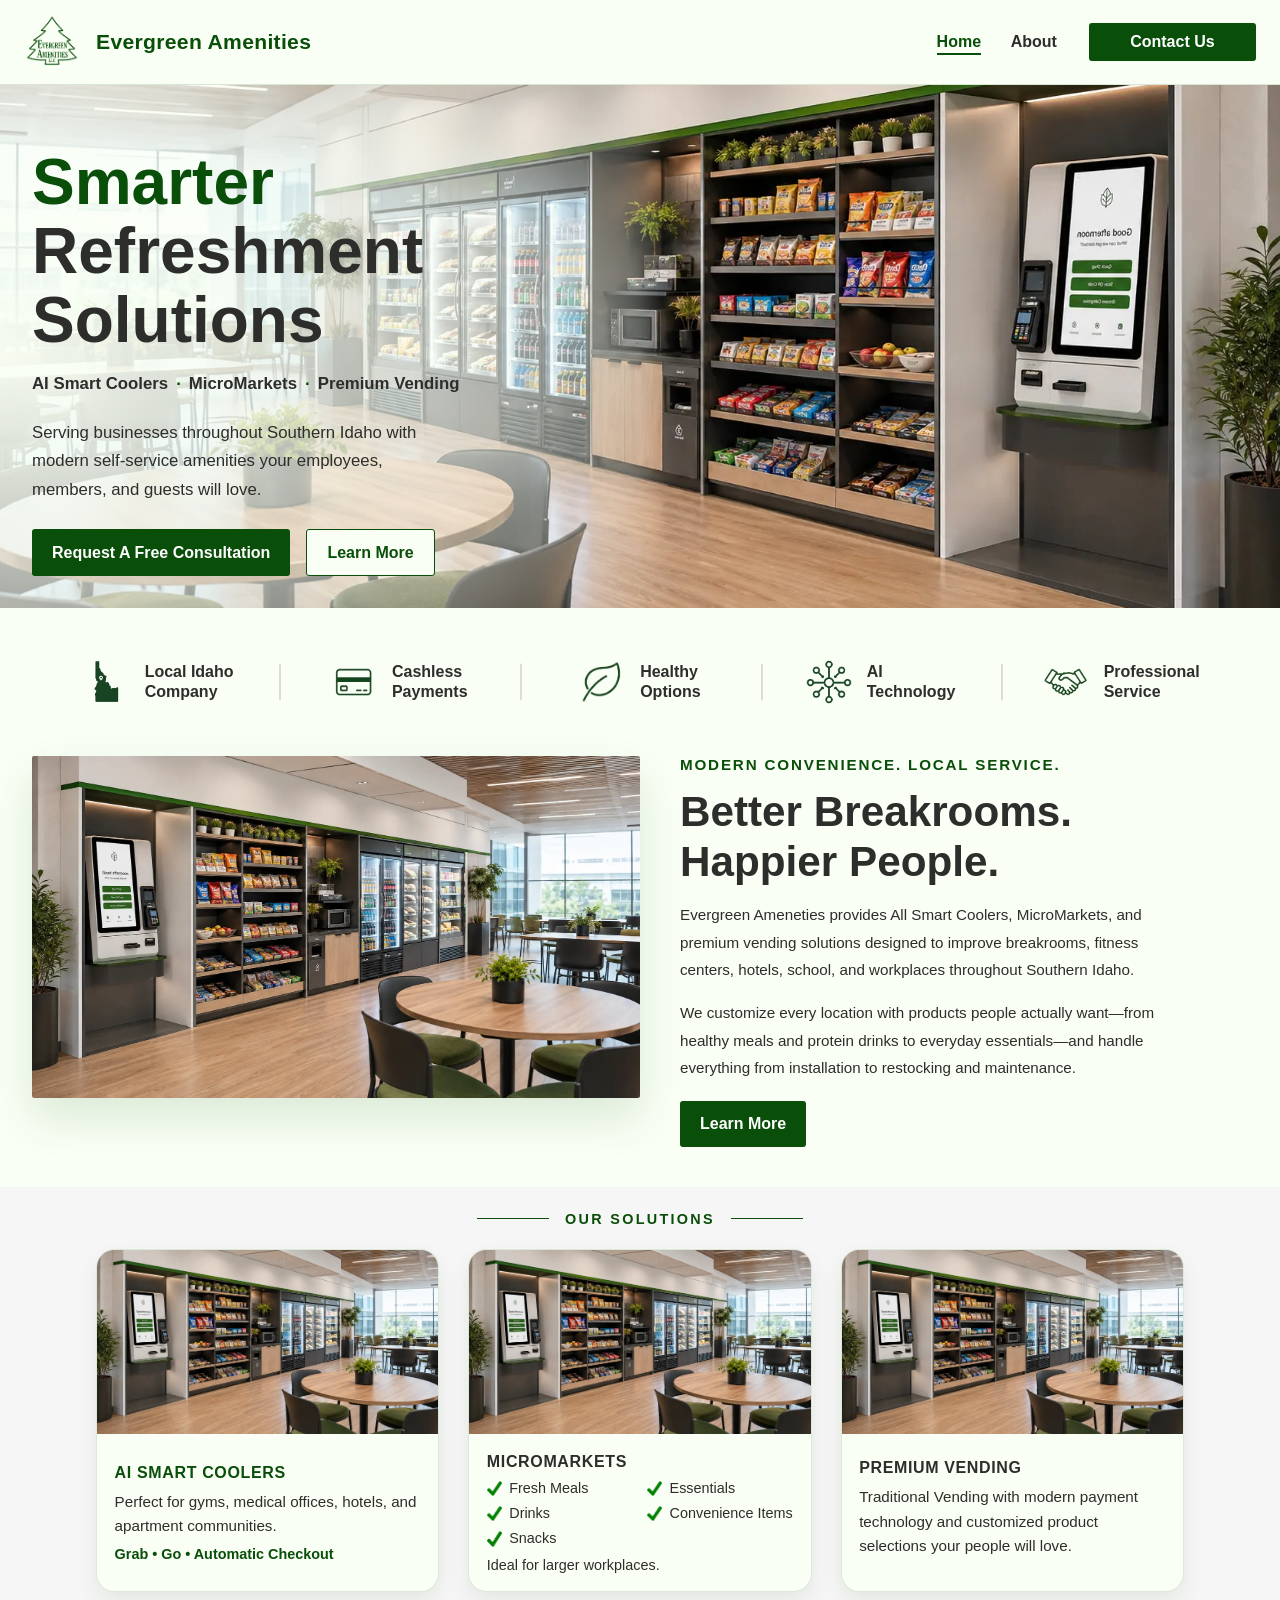
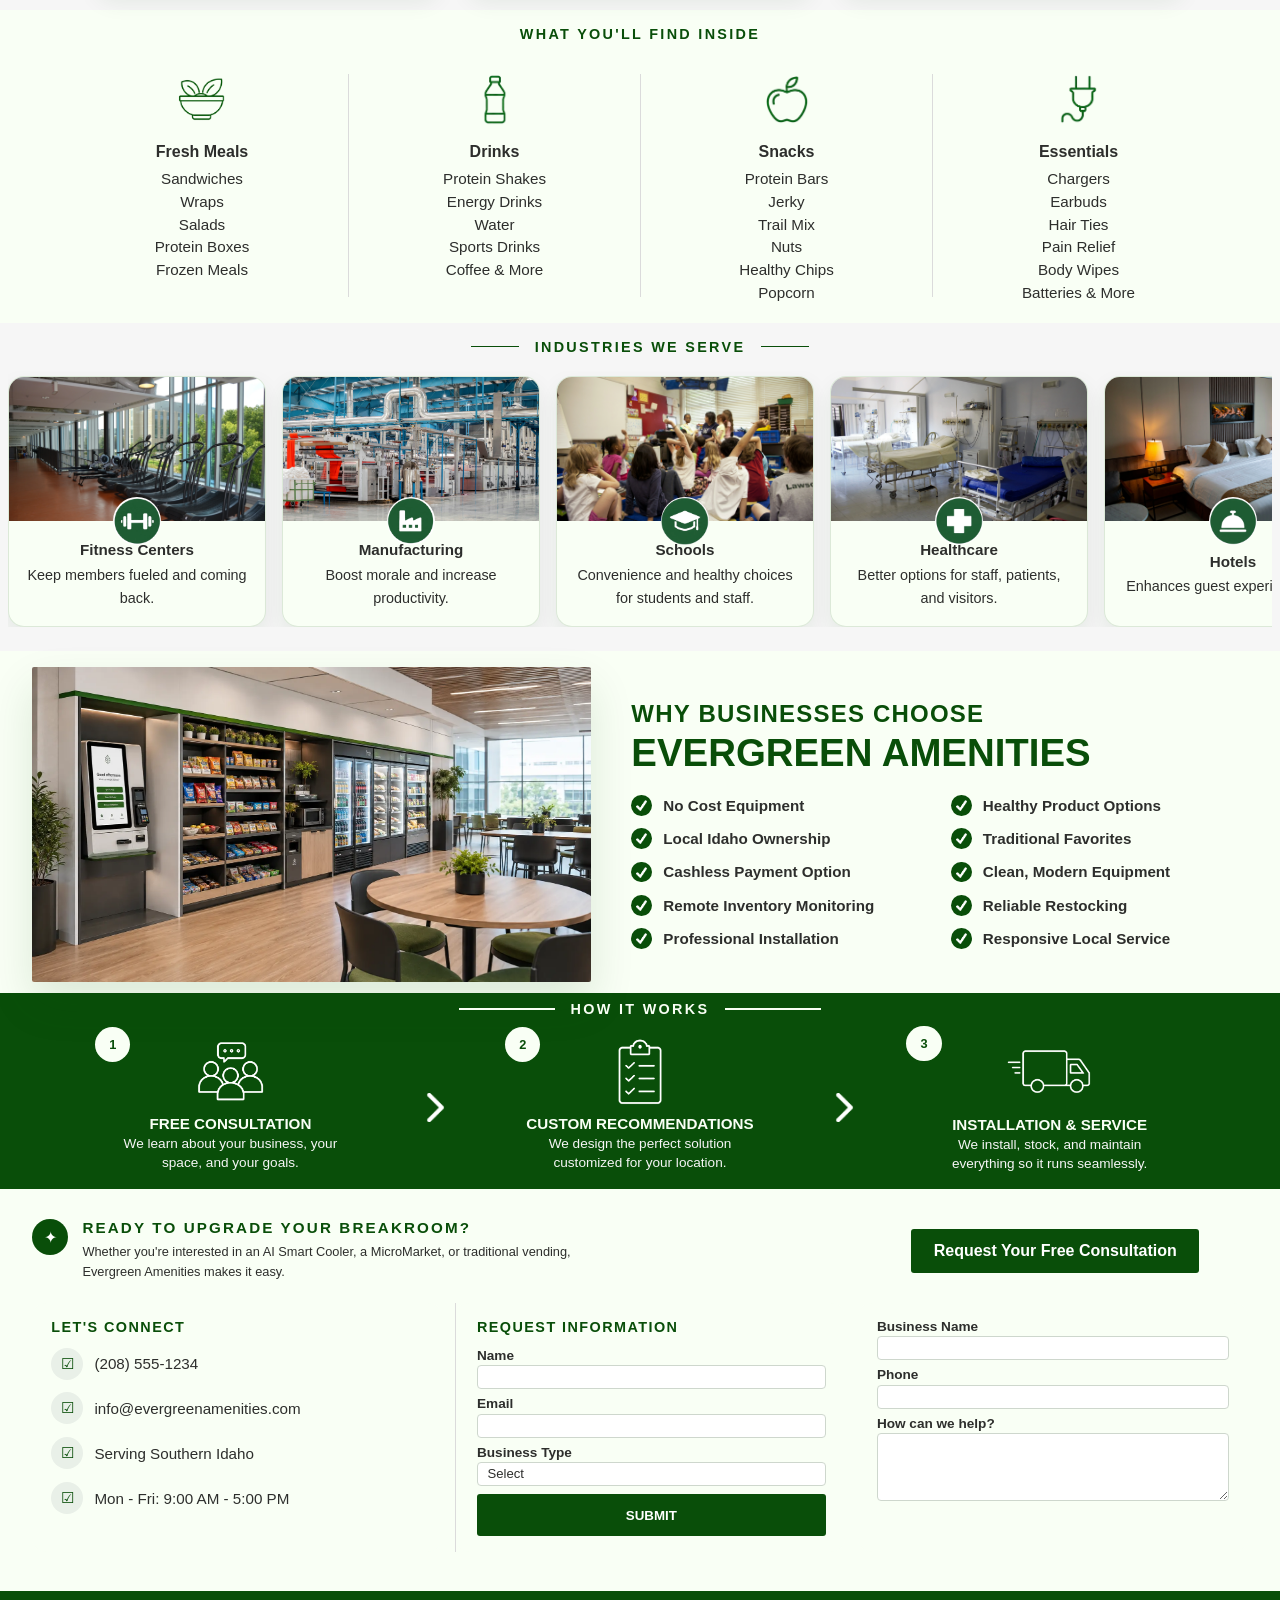
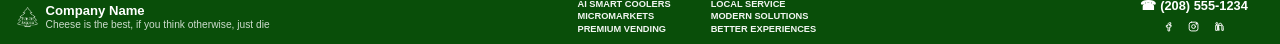
==== commit ac6f0aa8: "Add new icons and images; update contact and index pages with new layout and content - Added new ico" ====
--- a/index.html
+++ b/index.html
@@ -16,10 +16,9 @@
     <!-- Navigation Section -->
     <nav class="navbar">
         <a href="#home" class="brand">
-            <span class="brand-icon" aria-hidden="true">Logo</span>
+            <span class="brand-icon" aria-hidden="true"></span>
             <span class="brand-text">
-                <strong>Company Name</strong>
-                <small>Cheese is the best, if you think otherwise, just die</small>
+                <strong>Evergreen Amenities</strong>
             </span>
         </a>
 
@@ -70,9 +69,9 @@
     <section class="quick-advertisement" aria-label="Quick advertisement">
         <div class="quick-advertisement-list">
             <article class="quick-advertisement-item">
-                <a class="quick-advertisement-icon" href="#" aria-label="Idaho icon">
+                <div class="quick-advertisement-icon" aria-hidden="true">
                     <img src="assets/icons/quick_advertisement_icons_home/idaho_icon.webp" alt="Idaho icon">
-                </a>
+                </div>
 
                 <div class="quick-advertisement-text">
                     <span>Local Idaho</span>
@@ -81,9 +80,9 @@
             </article>
 
             <article class="quick-advertisement-item">
-                <a class="quick-advertisement-icon" href="#" aria-label="Credit card icon">
+                <div class="quick-advertisement-icon" aria-hidden="true">
                     <img src="assets/icons/quick_advertisement_icons_home/credit_card_icon.webp" alt="Credit card icon">
-                </a>
+                </div>
 
                 <div class="quick-advertisement-text">
                     <span>Cashless</span>
@@ -92,9 +91,9 @@
             </article>
 
             <article class="quick-advertisement-item">
-                <a class="quick-advertisement-icon" href="#" aria-label="Leaf icon">
+                <div class="quick-advertisement-icon" aria-hidden="true">
                     <img src="assets/icons/quick_advertisement_icons_home/leaf_icon.webp" alt="Leaf icon">
-                </a>
+                </div>
 
                 <div class="quick-advertisement-text">
                     <span>Healthy</span>
@@ -103,9 +102,9 @@
             </article>
 
             <article class="quick-advertisement-item">
-                <a class="quick-advertisement-icon" href="#" aria-label="AI icon">
+                <div class="quick-advertisement-icon" aria-hidden="true">
                     <img src="assets/icons/quick_advertisement_icons_home/ai_icon.webp" alt="AI icon">
-                </a>
+                </div>
 
                 <div class="quick-advertisement-text">
                     <span>AI</span>
@@ -114,9 +113,9 @@
             </article>
 
             <article class="quick-advertisement-item">
-                <a class="quick-advertisement-icon" href="#" aria-label="Handshake icon">
+                <div class="quick-advertisement-icon" aria-hidden="true">
                     <img src="assets/icons/quick_advertisement_icons_home/handshake_icon.webp" alt="Handshake icon">
-                </a>
+                </div>
 
                 <div class="quick-advertisement-text">
                     <span>Professional</span>
@@ -303,7 +302,7 @@
             <div class="industries-grid">
                 <article class="industry-card">
                     <div class="industry-media">
-                        <img src="assets/images/Hero.webp" alt="Fitness center refreshment station">
+                        <img src="assets/images/Fitness_Centers.webp" alt="Fitness center refreshment station">
                     </div>
 
                     <div class="industry-icon" aria-hidden="true">
@@ -318,7 +317,7 @@
 
                 <article class="industry-card">
                     <div class="industry-media">
-                        <img src="assets/images/Hero.webp" alt="Manufacturing breakroom refreshment area">
+                        <img src="assets/images/Manufacturing.webp" alt="Manufacturing breakroom refreshment area">
                     </div>
 
                     <div class="industry-icon" aria-hidden="true">
@@ -333,7 +332,7 @@
 
                 <article class="industry-card">
                     <div class="industry-media">
-                        <img src="assets/images/Hero.webp" alt="School breakroom with snacks and drinks">
+                        <img src="assets/images/Schools.webp" alt="School breakroom with snacks and drinks">
                     </div>
 
                     <div class="industry-icon" aria-hidden="true">
@@ -348,7 +347,7 @@
 
                 <article class="industry-card">
                     <div class="industry-media">
-                        <img src="assets/images/Hero.webp" alt="Healthcare breakroom and waiting area">
+                        <img src="assets/images/Hospitals.webp" alt="Healthcare breakroom and waiting area">
                     </div>
 
                     <div class="industry-icon" aria-hidden="true">
@@ -363,7 +362,7 @@
 
                 <article class="industry-card">
                     <div class="industry-media">
-                        <img src="assets/images/Hero.webp" alt="Hotel lobby refreshment station">
+                        <img src="assets/images/Hotels.webp" alt="Hotel lobby refreshment station">
                     </div>
 
                     <div class="industry-icon" aria-hidden="true">
@@ -378,7 +377,7 @@
 
                 <article class="industry-card">
                     <div class="industry-media">
-                        <img src="assets/images/Hero.webp" alt="Modern office breakroom setup">
+                        <img src="assets/images/Offices.webp" alt="Modern office breakroom setup">
                     </div>
 
                     <div class="industry-icon" aria-hidden="true">
@@ -393,7 +392,7 @@
 
                 <article class="industry-card">
                     <div class="industry-media">
-                        <img src="assets/images/Hero.webp" alt="Fitness center refreshment station">
+                        <img src="assets/images/Fitness_Centers.webp" alt="Fitness center refreshment station">
                     </div>
 
                     <div class="industry-icon" aria-hidden="true">
@@ -408,7 +407,7 @@
 
                 <article class="industry-card">
                     <div class="industry-media">
-                        <img src="assets/images/Hero.webp" alt="Manufacturing breakroom refreshment area">
+                        <img src="assets/images/Manufacturing.webp" alt="Manufacturing breakroom refreshment area">
                     </div>
 
                     <div class="industry-icon" aria-hidden="true">
@@ -423,7 +422,7 @@
 
                 <article class="industry-card">
                     <div class="industry-media">
-                        <img src="assets/images/Hero.webp" alt="School breakroom with snacks and drinks">
+                        <img src="assets/images/Schools.webp" alt="School breakroom with snacks and drinks">
                     </div>
 
                     <div class="industry-icon" aria-hidden="true">
@@ -438,7 +437,7 @@
 
                 <article class="industry-card">
                     <div class="industry-media">
-                        <img src="assets/images/Hero.webp" alt="Healthcare breakroom and waiting area">
+                        <img src="assets/images/Hospitals.webp" alt="Healthcare breakroom and waiting area">
                     </div>
 
                     <div class="industry-icon" aria-hidden="true">
@@ -453,7 +452,7 @@
 
                 <article class="industry-card">
                     <div class="industry-media">
-                        <img src="assets/images/Hero.webp" alt="Hotel lobby refreshment station">
+                        <img src="assets/images/Hotels.webp" alt="Hotel lobby refreshment station">
                     </div>
 
                     <div class="industry-icon" aria-hidden="true">
@@ -468,7 +467,7 @@
 
                 <article class="industry-card">
                     <div class="industry-media">
-                        <img src="assets/images/Hero.webp" alt="Modern office breakroom setup">
+                        <img src="assets/images/Offices.webp" alt="Modern office breakroom setup">
                     </div>
 
                     <div class="industry-icon" aria-hidden="true">
@@ -573,7 +572,9 @@
             <article class="how-it-works-step">
                 <div class="how-it-works-visual" aria-hidden="true">
                     <span class="how-it-works-number">1</span>
-                    <span class="how-it-works-icon">✦</span>
+                    <span class="how-it-works-icon">
+                        <img src="assets/icons/how_it_works_icons/speaking_group_icon.webp" alt="">
+                    </span>
                 </div>
 
                 <h3 class="how-it-works-title">FREE CONSULTATION</h3>
@@ -588,7 +589,9 @@
             <article class="how-it-works-step">
                 <div class="how-it-works-visual" aria-hidden="true">
                     <span class="how-it-works-number">2</span>
-                    <span class="how-it-works-icon">✦</span>
+                    <span class="how-it-works-icon">
+                        <img src="assets/icons/how_it_works_icons/clipboard_icon.webp" alt="">
+                    </span>
                 </div>
 
                 <h3 class="how-it-works-title">CUSTOM RECOMMENDATIONS</h3>
@@ -603,7 +606,9 @@
             <article class="how-it-works-step">
                 <div class="how-it-works-visual" aria-hidden="true">
                     <span class="how-it-works-number">3</span>
-                    <span class="how-it-works-icon">✦</span>
+                    <span class="how-it-works-icon">
+                        <img src="assets/icons/how_it_works_icons/truck_icon.webp" alt="">
+                    </span>
                 </div>
 
                 <h3 class="how-it-works-title">INSTALLATION & SERVICE</h3>
@@ -720,7 +725,7 @@
     <!-- Footer Section -->
     <section class="home-footer" aria-label="Footer">
         <a href="index.html" class="brand home-footer-brand">
-            <span class="brand-icon" aria-hidden="true">Logo</span>
+            <span class="brand-icon" aria-hidden="true"></span>
             <span class="brand-text">
                 <strong>Company Name</strong>
                 <small>Cheese is the best, if you think otherwise, just die</small>
--- a/style.css
+++ b/style.css
@@ -6,6 +6,7 @@
     --hero-bg-color: #cee1ce;
     --divider-line-color: #dbdbdb;
     --alternate-bg-color: #f6f6f6;
+    --brand-logo-image: url('assets/icons/miscellaneous/Logo.webp');
 }
 
 
@@ -26,7 +27,7 @@
     display: flex;
     align-items: center;
     justify-content: space-between;
-    padding: 1rem 2rem;
+    padding: 0.85rem 1.5rem;
     background-color: var(--bg-color);
     border-bottom: 1px solid #d9e6d5;
 }
@@ -34,21 +35,25 @@
 .brand {
     display: flex;
     align-items: center;
-    gap: 0.75rem;
+    gap: 0.95rem;
     text-decoration: none;
     color: var(--text-color);
 }
 
 .brand-icon {
-    display: inline-flex;
-    align-items: center;
-    justify-content: center;
-    width: 2.5rem;
-    height: 2.5rem;
-    border-radius: 50%;
+    display: inline-block;
+    width: 3.55rem;
+    height: 3.55rem;
+    flex-shrink: 0;
     background-color: var(--accent-color);
-    color: var(--accent-text-color);
-    font-weight: bold;
+    -webkit-mask-image: var(--brand-logo-image);
+    -webkit-mask-repeat: no-repeat;
+    -webkit-mask-position: center;
+    -webkit-mask-size: contain;
+    mask-image: var(--brand-logo-image);
+    mask-repeat: no-repeat;
+    mask-position: center;
+    mask-size: contain;
 }
 
 .brand-text {
@@ -58,18 +63,35 @@
 }
 
 .brand-text strong {
-    font-size: 1rem;
+    font-size: 0.95rem;
 }
 
 .brand-text small {
-    font-size: 0.8rem;
+    font-size: 0.72rem;
     color: #5b6b5b;
 }
 
+.navbar .brand-text {
+    gap: 0.05rem;
+}
+
+.navbar .brand-text strong {
+    font-family: "Avenir Next", "Aptos", "Segoe UI", "Helvetica Neue", Arial, sans-serif;
+    font-size: clamp(1.3rem, 1.65vw, 1.95rem);
+    font-weight: 700;
+    letter-spacing: 0.015em;
+    line-height: 1;
+    color: var(--accent-color);
+}
+
+.navbar .brand-text small {
+    display: none;
+}
+
 .nav-links {
     display: flex;
     align-items: center;
-    gap: 1.25rem;
+    gap: 1.85rem;
 }
 
 .nav-links .nav-link {
@@ -94,12 +116,190 @@
 }
 
 .contact-btn {
-    padding: 0.7rem 1rem;
+    padding: 0.6rem 1.35rem;
+    min-width: 7.75rem;
+    margin-left: 0.15rem;
+    display: inline-flex;
+    align-items: center;
+    justify-content: center;
     border-radius: 3px;
     background-color: var(--accent-color);
     color: var(--accent-text-color);
     text-decoration: none;
     font-weight: 600;
+}
+
+
+
+
+
+
+
+
+
+
+/* ========================= */
+/*          FOOTER           */
+/* ========================= */
+
+.home-footer {
+    display: grid;
+    grid-template-columns: auto 1fr auto;
+    align-items: center;
+    gap: 0.5rem;
+    padding: 0.45rem 1rem;
+    background-color: var(--accent-color);
+    color: var(--accent-text-color);
+}
+
+.home-footer-brand {
+    display: flex;
+    align-items: center;
+    gap: 0.4rem;
+    min-width: 0;
+    color: var(--accent-text-color);
+    text-decoration: none;
+    justify-self: start;
+}
+
+.home-footer-brand .brand-icon {
+    width: 1.45rem;
+    height: 1.45rem;
+    background-color: var(--bg-color);
+}
+
+.home-footer-brand .brand-text {
+    color: var(--accent-text-color);
+}
+
+.home-footer-brand .brand-text strong {
+    font-size: 0.82rem;
+}
+
+.home-footer-brand .brand-text small {
+    color: rgba(255, 255, 255, 0.8);
+    font-size: 0.64rem;
+}
+
+.home-footer-links {
+    display: flex;
+    gap: 2.5rem;
+    justify-content: center;
+    align-items: center;
+    justify-self: center;
+    grid-column: 2;
+}
+
+.home-footer-column {
+    display: flex;
+    flex-direction: column;
+    gap: 0.08rem;
+    font-size: 0.58rem;
+    font-weight: 550;
+    line-height: 1.25;
+    color: rgba(255, 255, 255, 0.95);
+    text-align: left;
+}
+
+.home-footer-contact {
+    display: flex;
+    flex-direction: column;
+    align-items: center;
+    gap: 0.2rem;
+    min-width: 8.75rem;
+    justify-self: end;
+}
+
+.home-footer-phone {
+    display: inline-flex;
+    align-items: center;
+    justify-content: center;
+    gap: 0.3rem;
+    color: var(--accent-text-color);
+    text-decoration: none;
+    font-weight: 700;
+    font-size: 0.8rem;
+}
+
+.home-footer-phone-icon {
+    display: inline-flex;
+    align-items: center;
+    justify-content: center;
+    width: 0.95rem;
+    height: 0.95rem;
+}
+
+.home-footer-social {
+    display: flex;
+    align-items: center;
+    justify-content: center;
+    gap: 0.35rem;
+}
+
+.home-footer-social a {
+    display: inline-flex;
+    align-items: center;
+    justify-content: center;
+    width: 1.25rem;
+    height: 1.25rem;
+    color: var(--accent-text-color);
+    text-decoration: none;
+}
+
+.home-footer-social svg {
+    width: 0.82rem;
+    height: 0.82rem;
+    fill: none;
+    stroke: currentColor;
+    stroke-width: 1.7;
+    stroke-linecap: round;
+    stroke-linejoin: round;
+}
+
+.home-footer-social a:hover {
+    opacity: 0.8;
+}
+
+@media (max-width: 900px) {
+    .home-footer {
+        grid-template-columns: 1fr;
+        justify-items: center;
+        text-align: center;
+        row-gap: 0.55rem;
+    }
+
+    .home-footer-brand {
+        justify-content: center;
+        width: 100%;
+    }
+
+    .home-footer-links {
+        width: 100%;
+        grid-column: auto;
+        justify-content: center;
+        gap: 1.5rem;
+    }
+
+    .home-footer-contact {
+        width: 100%;
+        align-items: center;
+        justify-self: center;
+    }
+}
+
+@media (max-width: 600px) {
+    .home-footer {
+        padding: 0.75rem 0.85rem;
+    }
+
+    .home-footer-links {
+        flex-direction: column;
+        gap: 0.5rem;
+    }
+
+    .home-footer-column {
+        align-items: center;
+    }
 }
 
 
@@ -1045,7 +1245,7 @@
     display: inline-flex;
     align-items: center;
     justify-content: center;
-    min-height: 4.5rem;
+    min-height: 5.2rem;
     margin-bottom: 0.2rem;
 }
 
@@ -1069,12 +1269,32 @@
     display: inline-flex;
     align-items: center;
     justify-content: center;
-    width: 3.3rem;
-    height: 3.3rem;
-    border: 2px solid var(--bg-color);
-    border-radius: 50%;
-    color: var(--bg-color);
-    font-size: 1.1rem;
+    width: auto;
+    height: auto;
+    border: 0;
+    border-radius: 0;
+    color: inherit;
+    font-size: 0;
+}
+
+.how-it-works-icon img {
+    width: var(--how-it-works-icon-size, 4.8rem);
+    height: var(--how-it-works-icon-size, 4.8rem);
+    object-fit: contain;
+    display: block;
+    filter: brightness(0) saturate(100%) invert(98%) sepia(8%) saturate(220%) hue-rotate(60deg) brightness(105%) contrast(102%);
+}
+
+.how-it-works-step:nth-of-type(1) .how-it-works-icon {
+    --how-it-works-icon-size: 4.3rem;
+}
+
+.how-it-works-step:nth-of-type(2) .how-it-works-icon {
+    --how-it-works-icon-size: 4.25rem;
+}
+
+.how-it-works-step:nth-of-type(3) .how-it-works-icon {
+    --how-it-works-icon-size: 5.3rem;
 }
 
 .how-it-works-title {
@@ -1359,173 +1579,6 @@
         padding: 1.1rem 1rem;
     }
 }
-
-
-
-/* ========================= */
-/*          FOOTER           */
-/* ========================= */
-
-.home-footer {
-    display: grid;
-    grid-template-columns: 1fr auto 1fr;
-    align-items: center;
-    gap: 0.6rem;
-    padding: 0.55rem 1.25rem;
-    background-color: var(--accent-color);
-    color: var(--accent-text-color);
-}
-
-.home-footer-brand {
-    display: flex;
-    align-items: center;
-    gap: 0.45rem;
-    min-width: 0;
-    color: var(--accent-text-color);
-    text-decoration: none;
-    justify-self: start;
-}
-
-.home-footer-brand .brand-icon {
-    width: 1.7rem;
-    height: 1.7rem;
-    background-color: var(--accent-text-color);
-    color: var(--accent-color);
-}
-
-.home-footer-brand .brand-text {
-    color: var(--accent-text-color);
-}
-
-.home-footer-brand .brand-text small {
-    color: rgba(255, 255, 255, 0.8);
-}
-
-.home-footer-links {
-    display: flex;
-    gap: 6rem;
-    justify-content: center;
-    align-items: center;
-    justify-self: center;
-    grid-column: 2;
-}
-
-.home-footer-column {
-    display: flex;
-    flex-direction: column;
-    gap: 0.1rem;
-    font-size: 0.65rem;
-    font-weight: 550;
-    line-height: 1.35;
-    color: rgba(255, 255, 255, 0.95);
-    text-align: left;
-}
-
-.home-footer-contact {
-    display: flex;
-    flex-direction: column;
-    align-items: center;
-    gap: 0.3rem;
-    min-width: 10rem;
-    justify-self: end;
-}
-
-.home-footer-phone {
-    display: inline-flex;
-    align-items: center;
-    justify-content: center;
-    gap: 0.35rem;
-    color: var(--accent-text-color);
-    text-decoration: none;
-    font-weight: 700;
-    font-size: 0.9rem;
-}
-
-.home-footer-phone-icon {
-    display: inline-flex;
-    align-items: center;
-    justify-content: center;
-    width: 1rem;
-    height: 1rem;
-}
-
-.home-footer-social {
-    display: flex;
-    align-items: center;
-    justify-content: center;
-    gap: 0.45rem;
-}
-
-.home-footer-social a {
-    display: inline-flex;
-    align-items: center;
-    justify-content: center;
-    width: 1.45rem;
-    height: 1.45rem;
-    color: var(--accent-text-color);
-    text-decoration: none;
-}
-
-.home-footer-social svg {
-    width: 0.95rem;
-    height: 0.95rem;
-    fill: none;
-    stroke: currentColor;
-    stroke-width: 1.7;
-    stroke-linecap: round;
-    stroke-linejoin: round;
-}
-
-.home-footer-social a:hover {
-    opacity: 0.8;
-}
-
-@media (max-width: 900px) {
-    .home-footer {
-        flex-wrap: wrap;
-        justify-content: center;
-        text-align: center;
-    }
-
-    .home-footer-brand {
-        justify-content: center;
-        width: 100%;
-    }
-
-    .home-footer-links {
-        width: 100%;
-        justify-content: center;
-    }
-
-    .home-footer-contact {
-        width: 100%;
-        align-items: center;
-    }
-}
-
-@media (max-width: 600px) {
-    .home-footer {
-        padding: 1rem;
-    }
-
-    .home-footer-links {
-        flex-direction: column;
-        gap: 0.75rem;
-    }
-
-    .home-footer-column {
-        align-items: center;
-    }
-}
-
-
-
-
-
-
-
-
-
 
 
 
@@ -2211,6 +2264,54 @@
     color: var(--text-color);
 }
 
+.contact-hero-features {
+    display: flex;
+    flex-wrap: nowrap;
+    width: 100%;
+    gap: 0.75rem;
+    margin-top: 0.35rem;
+}
+
+.contact-hero-feature {
+    display: flex;
+    align-items: center;
+    gap: 0.7rem;
+    min-width: 0;
+    flex: 1 1 0;
+}
+
+.contact-hero-feature-icon {
+    display: inline-flex;
+    align-items: center;
+    justify-content: center;
+    width: 2.3rem;
+    height: 2.3rem;
+    border-radius: 0.65rem;
+    background-color: rgba(255, 255, 255, 0.65);
+    border: 1px solid rgba(9, 78, 9, 0.18);
+    color: var(--accent-color);
+    flex: 0 0 auto;
+}
+
+.contact-hero-feature-icon svg {
+    width: 1.15rem;
+    height: 1.15rem;
+    fill: none;
+    stroke: currentColor;
+    stroke-width: 2;
+    stroke-linecap: round;
+    stroke-linejoin: round;
+}
+
+.contact-hero-feature-text {
+    margin: 0;
+    font-size: 0.85rem;
+    font-weight: 700;
+    line-height: 1.2;
+    color: var(--text-color);
+    white-space: nowrap;
+}
+
 @media (max-width: 900px) {
     .contact-hero {
         min-height: 28rem;
@@ -2221,3 +2322,256 @@
         max-width: 100%;
     }
 }
+
+
+
+/* ========================= */
+/*           FORM            */
+/* ========================= */
+
+.contact-form-section {
+    padding: 3rem 1.5rem 4rem;
+    background-color: var(--bg-color);
+}
+
+.contact-form-shell {
+    display: grid;
+    grid-template-columns: 0.95fr 1.55fr;
+    max-width: 76rem;
+    margin: 0 auto;
+    background-color: var(--bg-color);
+    border-radius: 1.1rem;
+    overflow: hidden;
+    box-shadow: 0 18px 40px rgba(9, 78, 9, 0.06);
+}
+
+.contact-form-info {
+    display: flex;
+    flex-direction: column;
+    padding: 1.7rem 1.6rem;
+    background-color: var(--bg-color);
+}
+
+.contact-form-kicker,
+.contact-form-panel-kicker {
+    margin: 0;
+    font-size: 0.86rem;
+    font-weight: 800;
+    letter-spacing: 0.12em;
+    text-transform: uppercase;
+    color: var(--accent-color);
+}
+
+.contact-form-info-item {
+    display: flex;
+    align-items: stretch;
+    gap: 0.95rem;
+    padding: 0.8rem 0;
+}
+
+.contact-form-info-item + .contact-form-info-item {
+    border-top: 1px solid var(--divider-line-color);
+}
+
+.contact-form-info-item:last-child {
+    border-bottom: 0;
+}
+
+.contact-form-info-icon {
+    display: inline-flex;
+    align-items: center;
+    justify-content: center;
+    flex: 0 0 auto;
+    align-self: stretch;
+    width: 2.8rem;
+    min-height: 2.8rem;
+}
+
+.contact-form-info-icon img {
+    display: block;
+    width: 1.95rem;
+    height: 1.95rem;
+    object-fit: contain;
+    object-position: center;
+}
+
+.contact-form-info-copy {
+    display: flex;
+    flex-direction: column;
+    gap: 0.18rem;
+    min-width: 0;
+}
+
+.contact-form-info-title {
+    margin: 0;
+    font-size: 0.96rem;
+    font-weight: 700;
+    line-height: 1.2;
+    color: var(--text-color);
+}
+
+.contact-form-info-text {
+    margin: 0;
+    font-size: 0.82rem;
+    line-height: 1.35;
+    color: #5f695f;
+}
+
+.contact-form-panel {
+    padding: 1.55rem 1.45rem 1.45rem 1.85rem;
+    border-left: 1px solid var(--divider-line-color);
+    background-color: var(--bg-color);
+}
+
+.contact-form {
+    margin-top: 1rem;
+}
+
+.contact-form-grid {
+    display: grid;
+    grid-template-columns: repeat(2, minmax(0, 1fr));
+    gap: 0.7rem 0.8rem;
+    padding: 0.9rem;
+    border-radius: 1rem;
+    background-color: var(--alternate-bg-color);
+}
+
+.contact-form-field {
+    display: flex;
+    flex-direction: column;
+    gap: 0.3rem;
+    min-width: 0;
+}
+
+.contact-form-field span {
+    font-size: 0.84rem;
+    font-weight: 600;
+    color: var(--text-color);
+    text-align: left;
+}
+
+.contact-form-field input,
+.contact-form-field select,
+.contact-form-field textarea {
+    width: 100%;
+    box-sizing: border-box;
+    padding: 0.58rem 0.8rem;
+    border: 1px solid #d1ddd0;
+    border-radius: 0.55rem;
+    background-color: #ffffff;
+    color: var(--text-color);
+    font-size: 0.88rem;
+    line-height: 1.3;
+    appearance: none;
+    -webkit-appearance: none;
+}
+
+.contact-form-field select {
+    background-image: linear-gradient(45deg, transparent 50%, #6a756a 50%), linear-gradient(135deg, #6a756a 50%, transparent 50%);
+    background-position: calc(100% - 1.15rem) calc(50% - 0.15rem), calc(100% - 0.8rem) calc(50% - 0.15rem);
+    background-size: 0.35rem 0.35rem, 0.35rem 0.35rem;
+    background-repeat: no-repeat;
+    padding-right: 2.1rem;
+}
+
+.contact-form-field textarea {
+    min-height: 6.2rem;
+    resize: vertical;
+}
+
+.contact-form-field--full {
+    grid-column: 1 / -1;
+}
+
+.contact-form-field--textarea textarea {
+    min-height: 7.2rem;
+}
+
+.contact-form-submit {
+    grid-column: 1 / -1;
+    padding: 0.8rem 1rem;
+    border: none;
+    border-radius: 0.6rem;
+    background-color: var(--accent-color);
+    color: var(--accent-text-color);
+    font-size: 0.9rem;
+    font-weight: 800;
+    letter-spacing: 0.08em;
+    text-align: center;
+    cursor: pointer;
+}
+
+.contact-form-privacy {
+    grid-column: 1 / -1;
+    display: flex;
+    align-items: center;
+    justify-content: center;
+    gap: 0.45rem;
+    margin: 0;
+    padding-top: 0.05rem;
+    font-size: 0.76rem;
+    line-height: 1.35;
+    color: #6d756d;
+    text-align: center;
+}
+
+.contact-form-privacy-icon {
+    display: inline-flex;
+    align-items: center;
+    justify-content: center;
+    flex: 0 0 auto;
+    width: 0.95rem;
+    height: 0.95rem;
+    color: var(--accent-color);
+}
+
+.contact-form-privacy-icon svg {
+    width: 100%;
+    height: 100%;
+    fill: none;
+    stroke: currentColor;
+    stroke-width: 1.9;
+    stroke-linecap: round;
+    stroke-linejoin: round;
+}
+
+@media (max-width: 1024px) {
+    .contact-form-shell {
+        grid-template-columns: 1fr;
+    }
+
+    .contact-form-panel {
+        border-left: 0;
+        border-top: 1px solid var(--divider-line-color);
+        padding-left: 1.6rem;
+    }
+}
+
+@media (max-width: 720px) {
+    .contact-form-section {
+        padding: 2rem 1rem 2.75rem;
+    }
+
+    .contact-form-info,
+    .contact-form-panel {
+        padding-inline: 1.1rem;
+    }
+
+    .contact-form-grid {
+        grid-template-columns: 1fr;
+        padding: 0.9rem;
+    }
+
+    .contact-form-field--full,
+    .contact-form-submit,
+    .contact-form-privacy {
+        grid-column: auto;
+    }
+}
+
+
+
+/* ========================= */
+/*  Quick Advertisement 3    */
+/* ========================= */
+
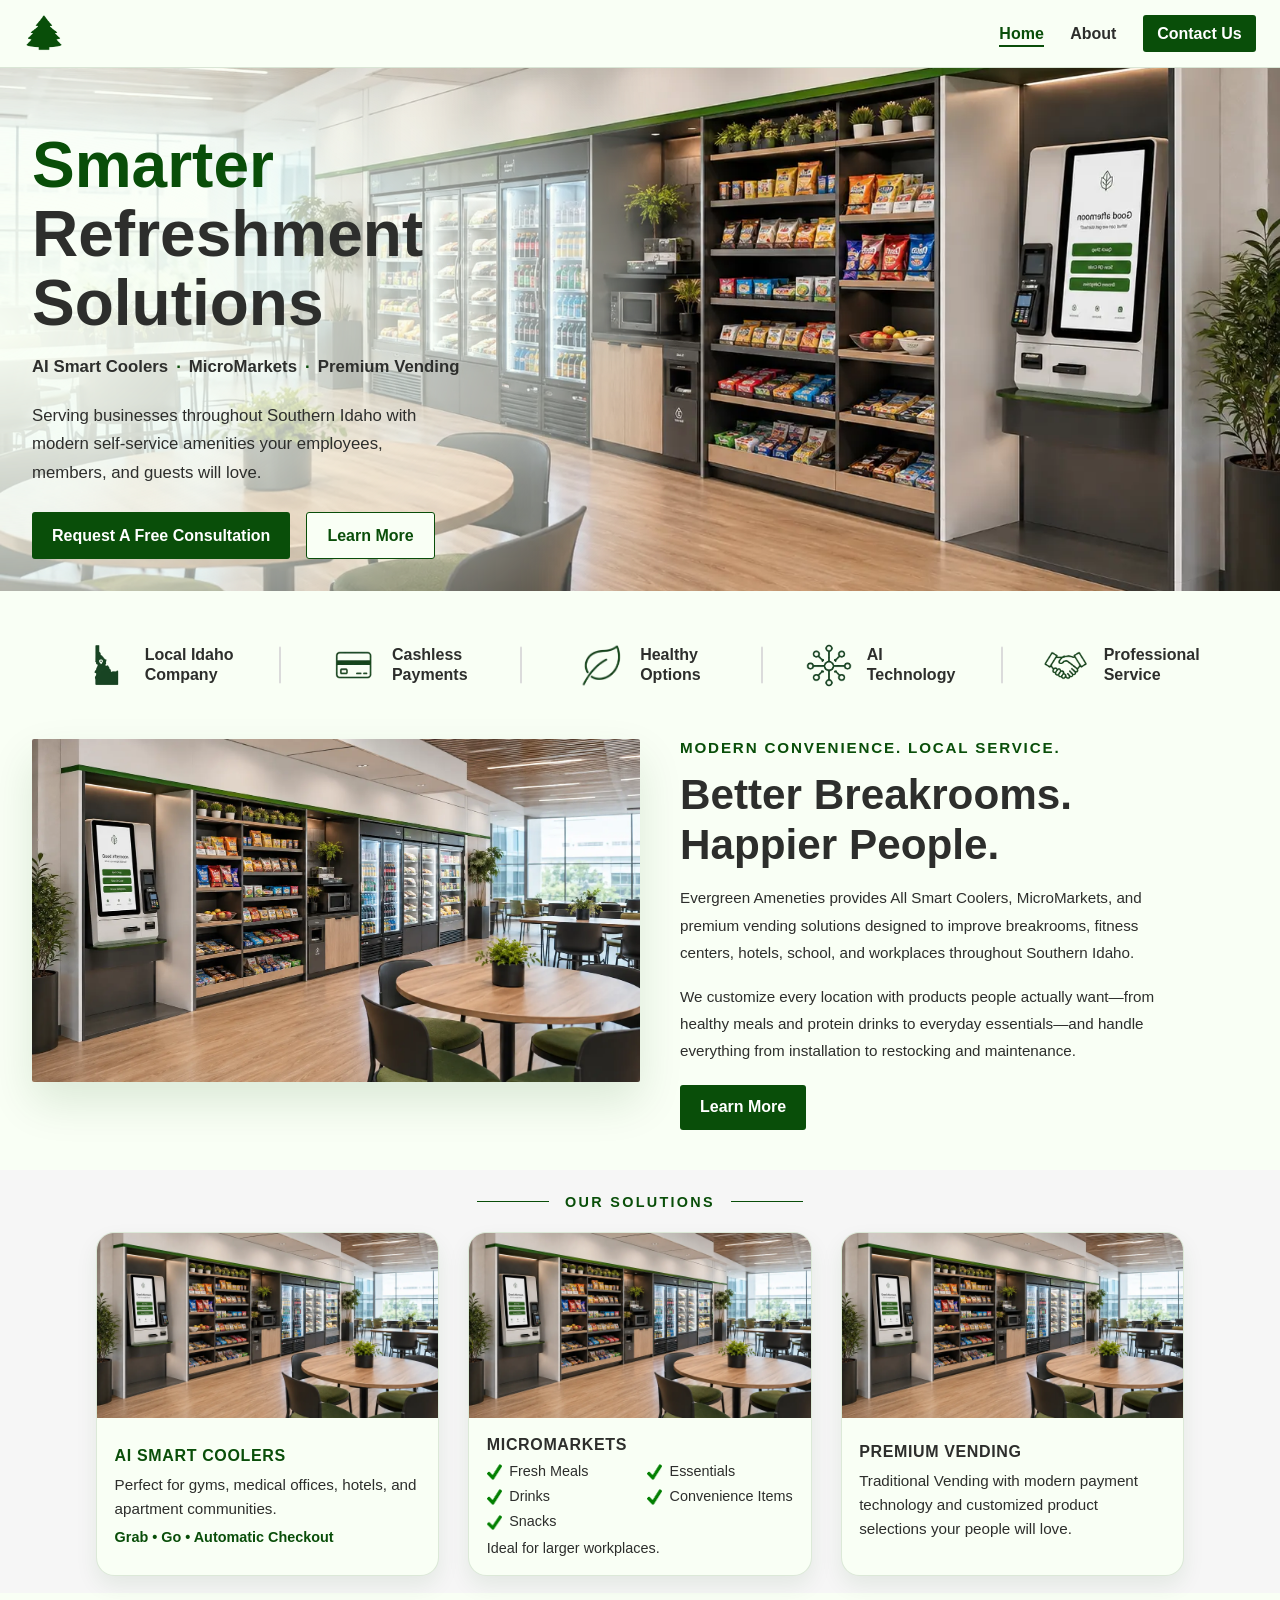
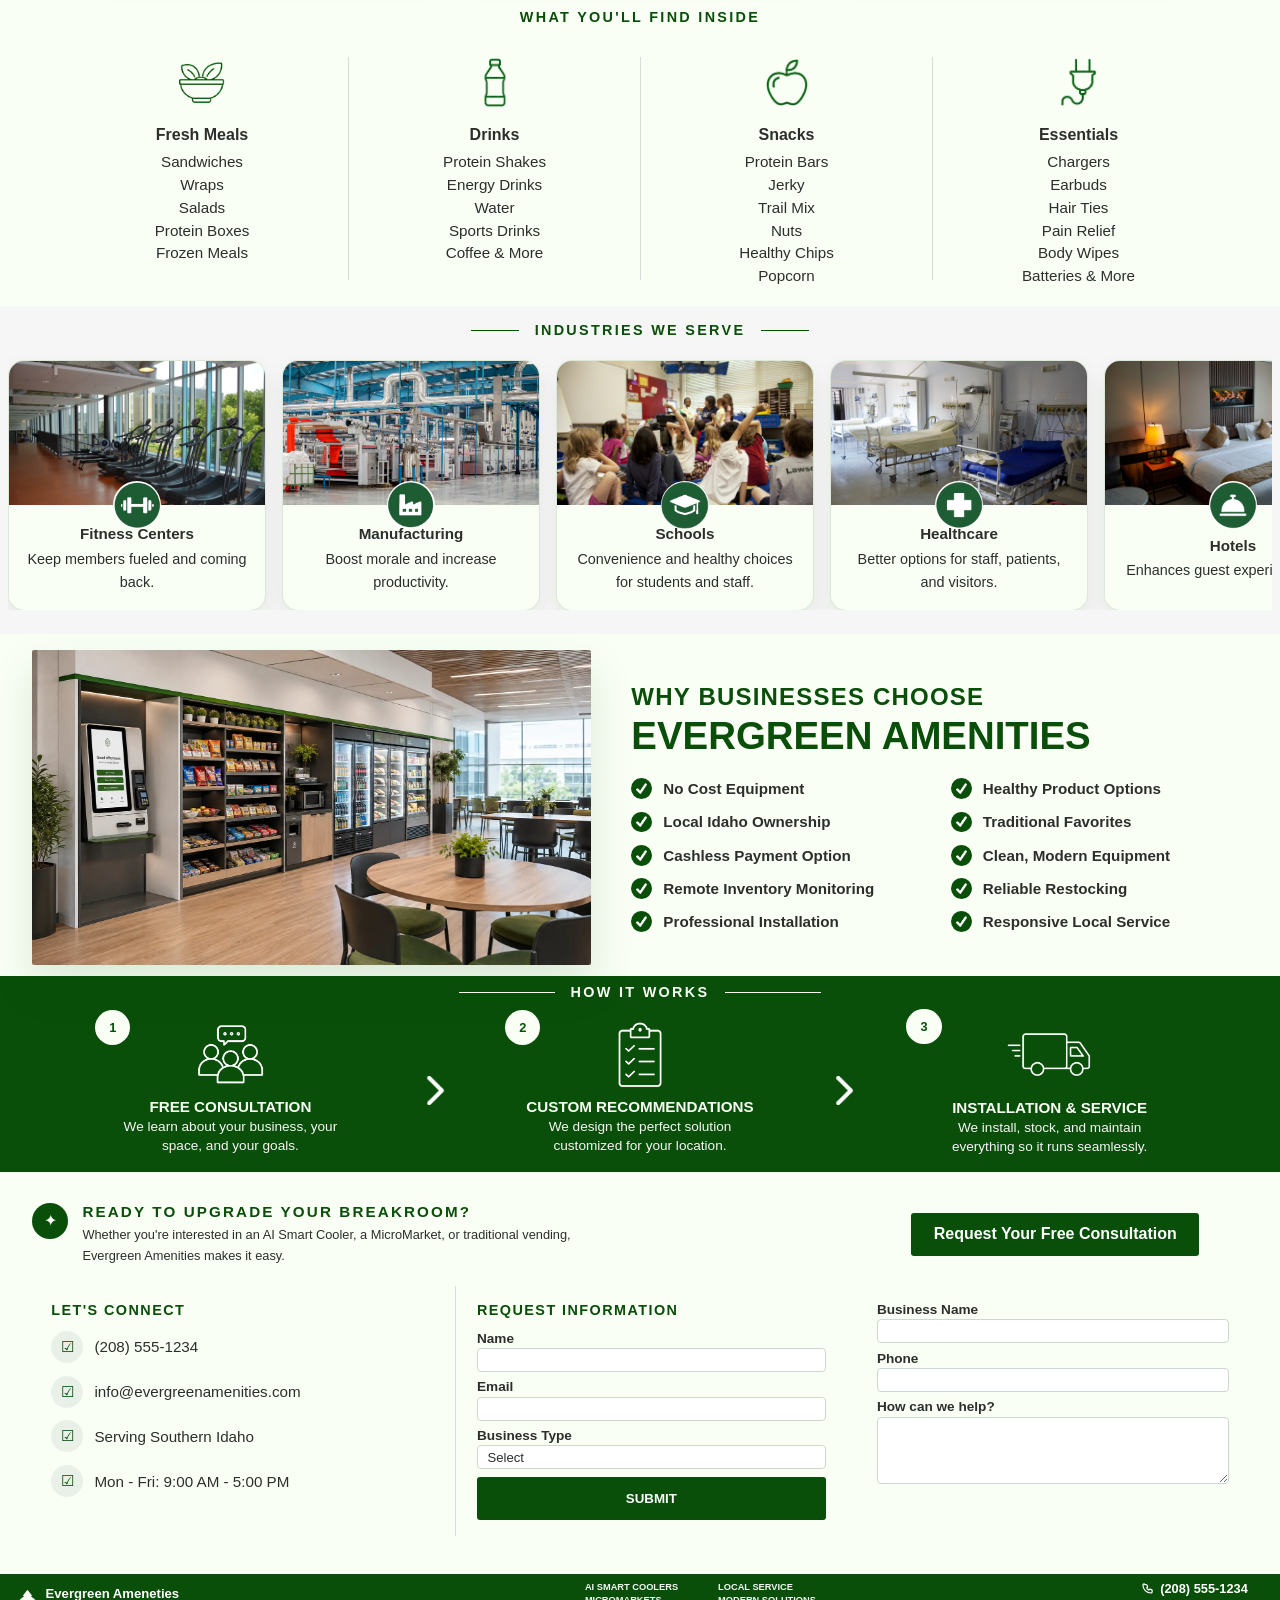
==== commit 3a8d71dd: "Update About, Contact, and Index pages with new content and layout; add quick advertisement sections" ====
--- a/index.html
+++ b/index.html
@@ -17,9 +17,6 @@
     <nav class="navbar">
         <a href="#home" class="brand">
             <span class="brand-icon" aria-hidden="true"></span>
-            <span class="brand-text">
-                <strong>Evergreen Amenities</strong>
-            </span>
         </a>
 
         <div class="nav-links">
@@ -727,8 +724,8 @@
         <a href="index.html" class="brand home-footer-brand">
             <span class="brand-icon" aria-hidden="true"></span>
             <span class="brand-text">
-                <strong>Company Name</strong>
-                <small>Cheese is the best, if you think otherwise, just die</small>
+                <strong>Evergreen Ameneties</strong>
+                <small>Local Service, Modern Solutions, Better Experiences</small>
             </span>
         </a>
 
@@ -748,7 +745,11 @@
 
         <div class="home-footer-contact">
             <a class="home-footer-phone" href="tel:+12085551234">
-                <span class="home-footer-phone-icon" aria-hidden="true">☎</span>
+                <span class="home-footer-phone-icon" aria-hidden="true">
+                    <svg viewBox="0 0 24 24">
+                        <path d="M7.8 5.7h2.1c.4 0 .8.2 1 .6l1.1 2.4c.2.4.1.8-.2 1.1l-1.3 1.3a13.4 13.4 0 0 0 3.3 3.3l1.3-1.3c.3-.3.7-.4 1.1-.2l2.4 1.1c.4.2.6.5.6 1V17c0 1.1-.9 2-2 2-7 0-12.6-5.6-12.6-12.6 0-1.1.9-2 2-2z"/>
+                    </svg>
+                </span>
                 <span>(208) 555-1234</span>
             </a>
 
@@ -767,9 +768,12 @@
                     </svg>
                 </a>
 
-                <a href="https://www.linkedin.com/" target="_blank" rel="noreferrer" aria-label="LinkedIn">
+                <a class="home-footer-linkedin" href="https://www.linkedin.com/" target="_blank" rel="noreferrer" aria-label="LinkedIn">
                     <svg viewBox="0 0 24 24" aria-hidden="true">
-                        <path d="M6.9 8.2A1.8 1.8 0 1 0 6.9 4.6a1.8 1.8 0 0 0 0 3.6ZM5.6 9.6h2.6V19H5.6zM10.5 9.6h2.5v1.3h.1c.3-.7 1.2-1.4 2.5-1.4 2.7 0 3.2 1.8 3.2 4.1V19h-2.6v-8.5c0-2-.1-4.6-2.8-4.6-2.8 0-3.2 2.2-3.2 4.4V19H10.5z"/>
+                        <rect x="4" y="4" width="16" height="16" rx="3.5" fill="none" stroke="currentColor" stroke-width="1.7"/>
+                        <circle cx="8.3" cy="8.1" r="1.1"/>
+                        <path d="M7.2 10.2h2.2V19H7.2z"/>
+                        <path d="M11 10.2h2.1v1.2h.1c.4-.8 1.3-1.4 2.7-1.4 2.3 0 3.2 1.4 3.2 4.1V19h-2.2v-4.2c0-1.4-.2-2.5-1.7-2.5-1.4 0-2.1 1-2.1 2.4V19H11z"/>
                     </svg>
                 </a>
             </div>
--- a/style.css
+++ b/style.css
@@ -1,3 +1,5 @@
+@import url('https://fonts.googleapis.com/css2?family=Bebas+Neue&display=swap');
+
 :root {
     --bg-color: #f9fff5;
     --text-color: #2d2e2c;
@@ -7,6 +9,7 @@
     --divider-line-color: #dbdbdb;
     --alternate-bg-color: #f6f6f6;
     --brand-logo-image: url('assets/icons/miscellaneous/Logo.webp');
+    --solid-brand-logo-image: url('assets/icons/miscellaneous/Solid_Logo.webp');
 }
 
 
@@ -42,15 +45,15 @@
 
 .brand-icon {
     display: inline-block;
-    width: 3.55rem;
-    height: 3.55rem;
+    width: 2.5rem;
+    height: 2.5rem;
     flex-shrink: 0;
     background-color: var(--accent-color);
-    -webkit-mask-image: var(--brand-logo-image);
+    -webkit-mask-image: var(--solid-brand-logo-image);
     -webkit-mask-repeat: no-repeat;
     -webkit-mask-position: center;
     -webkit-mask-size: contain;
-    mask-image: var(--brand-logo-image);
+    mask-image: var(--solid-brand-logo-image);
     mask-repeat: no-repeat;
     mask-position: center;
     mask-size: contain;
@@ -63,7 +66,7 @@
 }
 
 .brand-text strong {
-    font-size: 0.95rem;
+    font-size: 2rem;
 }
 
 .brand-text small {
@@ -76,11 +79,11 @@
 }
 
 .navbar .brand-text strong {
-    font-family: "Avenir Next", "Aptos", "Segoe UI", "Helvetica Neue", Arial, sans-serif;
-    font-size: clamp(1.3rem, 1.65vw, 1.95rem);
-    font-weight: 700;
+    font-family: "Bebas Neue", sans-serif;
+    font-size: clamp(2rem, 2vw, 2.3rem);
+    font-weight: 200;
     letter-spacing: 0.015em;
-    line-height: 1;
+    line-height: 1.05;
     color: var(--accent-color);
 }
 
@@ -91,7 +94,7 @@
 .nav-links {
     display: flex;
     align-items: center;
-    gap: 1.85rem;
+    gap: 1.65rem;
 }
 
 .nav-links .nav-link {
@@ -116,9 +119,7 @@
 }
 
 .contact-btn {
-    padding: 0.6rem 1.35rem;
-    min-width: 7.75rem;
-    margin-left: 0.15rem;
+    padding: 0.6rem 0.9rem;
     display: inline-flex;
     align-items: center;
     justify-content: center;
@@ -227,6 +228,16 @@
     justify-content: center;
     width: 0.95rem;
     height: 0.95rem;
+}
+
+.home-footer-phone-icon svg {
+    width: 100%;
+    height: 100%;
+    fill: none;
+    stroke: currentColor;
+    stroke-width: 1.9;
+    stroke-linecap: round;
+    stroke-linejoin: round;
 }
 
 .home-footer-social {
@@ -254,6 +265,16 @@
     stroke-width: 1.7;
     stroke-linecap: round;
     stroke-linejoin: round;
+}
+
+.home-footer-linkedin svg rect:first-child {
+    fill: none;
+}
+
+.home-footer-linkedin svg circle,
+.home-footer-linkedin svg path {
+    fill: currentColor;
+    stroke: none;
 }
 
 .home-footer-social a:hover {
@@ -1805,7 +1826,7 @@
 /* ========================= */
 
 .about-quick-advertisement {
-    padding: 0.75rem 1.25rem 0.5rem;
+    padding: 1.5rem 1.25rem 1rem;
     background-color: var(--alternate-bg-color);
 }
 
@@ -1815,7 +1836,7 @@
     justify-content: center;
     gap: 1.25rem;
     max-width: 78rem;
-    margin: 0 auto 0.75rem;
+    margin: 0 auto 0.5rem;
 }
 
 .about-quick-advertisement-kicker {
@@ -1828,24 +1849,85 @@
     white-space: nowrap;
 }
 
-.about-quick-advertisement-visual {
-    display: flex;
-    justify-content: center;
+.about-quick-advertisement-list {
+    display: grid;
+    grid-template-columns: repeat(5, minmax(12rem, 1fr));
+    align-items: center;
+    gap: 1rem;
     max-width: 78rem;
     margin: 0 auto;
-    padding: 0;
-}
-
-.about-quick-advertisement-visual img {
+    padding: 0 1.6rem;
+    background-color: transparent;
+}
+
+.about-quick-advertisement-item {
+    position: relative;
+    display: flex;
+    align-items: center;
+    justify-content: flex-start;
+    gap: 1rem;
+    min-width: 0;
+    min-height: 3.75rem;
+    padding: 0.75rem 1rem;
+    overflow: visible;
+}
+
+.about-quick-advertisement-item:not(:last-child)::after {
+    content: '';
+    position: absolute;
+    right: 0.1rem;
+    top: 50%;
+    transform: translateY(-50%);
+    width: 2px;
+    height: 60%;
+    background-color: var(--divider-line-color);
+    border-radius: 10px;
+    z-index: 1;
+}
+
+.about-quick-advertisement-icon {
+    --about-quick-advertisement-icon-size: 3rem;
+    display: flex;
+    align-items: center;
+    justify-content: center;
+    width: var(--about-quick-advertisement-icon-size);
+    height: var(--about-quick-advertisement-icon-size);
+    flex-shrink: 0;
+}
+
+.about-quick-advertisement-icon img {
     display: block;
-    width: min(100%, 74rem);
-    height: auto;
-    border-radius: 0.25rem;
+    width: 100%;
+    height: 100%;
+    object-fit: contain;
+}
+
+.about-quick-advertisement-text {
+    display: flex;
+    align-items: center;
+    max-width: 100%;
+    font-size: 0.8rem;
+    font-weight: 800;
+    line-height: 1.2;
+    color: var(--text-color);
+    white-space: normal;
+    overflow-wrap: anywhere;
 }
 
 @media (max-width: 900px) {
-    .about-quick-advertisement-visual {
-        padding: 0;
+    .about-quick-advertisement-list {
+        grid-template-columns: repeat(2, minmax(0, 1fr));
+        gap: 0.85rem;
+        padding: 1rem 0.25rem;
+    }
+
+    .about-quick-advertisement-item {
+        justify-content: center;
+        padding: 0.75rem 0.35rem;
+    }
+
+    .about-quick-advertisement-item:not(:last-child)::after {
+        display: none;
     }
 }
 
@@ -2205,11 +2287,11 @@
     content: '';
     position: absolute;
     inset: 0;
-    background-image: url('assets/images/Perine_Bridge_Stock.webp');
+    background-image: url('assets/images/Contact.webp');
     background-size: cover;
     background-position: center 40%;
     background-repeat: no-repeat;
-    transform: scaleX(-1) scale(1);
+    transform: scaleX(1) scale(1);
     pointer-events: none;
     z-index: 0;
 }
@@ -2284,23 +2366,19 @@
     display: inline-flex;
     align-items: center;
     justify-content: center;
-    width: 2.3rem;
-    height: 2.3rem;
-    border-radius: 0.65rem;
-    background-color: rgba(255, 255, 255, 0.65);
-    border: 1px solid rgba(9, 78, 9, 0.18);
-    color: var(--accent-color);
+    width: 1.85rem;
+    height: 1.85rem;
+    border-radius: 50%;
+    background-color: #ffffff;
     flex: 0 0 auto;
 }
 
-.contact-hero-feature-icon svg {
-    width: 1.15rem;
-    height: 1.15rem;
-    fill: none;
-    stroke: currentColor;
-    stroke-width: 2;
-    stroke-linecap: round;
-    stroke-linejoin: round;
+.contact-hero-feature-icon img {
+    display: block;
+    width: 2.25rem;
+    height: 2.25rem;
+    object-fit: contain;
+    object-position: center;
 }
 
 .contact-hero-feature-text {
@@ -2330,7 +2408,7 @@
 /* ========================= */
 
 .contact-form-section {
-    padding: 3rem 1.5rem 4rem;
+    padding: 3rem 1.5rem 0;
     background-color: var(--bg-color);
 }
 
@@ -2575,3 +2653,206 @@
 /*  Quick Advertisement 3    */
 /* ========================= */
 
+.contact-quick-advertisement {
+    padding: 0.5rem 1rem 0.5rem;
+    background-color: var(--alternate-bg-color);
+}
+
+.contact-quick-advertisement-header {
+    display: flex;
+    align-items: center;
+    justify-content: center;
+    max-width: 78rem;
+    margin: 0.6rem auto 0.3rem;
+    padding: 0 1.15rem;
+}
+
+.contact-quick-advertisement-heading {
+    margin: 0;
+    font-size: 0.92rem;
+    font-weight: 800;
+    letter-spacing: 0.15em;
+    text-transform: uppercase;
+    color: var(--accent-color);
+    text-align: center;
+}
+
+.contact-quick-advertisement-list {
+    display: grid;
+    grid-template-columns: repeat(6, minmax(0, 1fr));
+    align-items: center;
+    max-width: 78rem;
+    margin: 0 auto;
+    padding: 1rem 1.15rem;
+    background-color: transparent;
+}
+
+.contact-quick-advertisement-item {
+    position: relative;
+    display: flex;
+    align-items: center;
+    justify-content: center;
+    gap: 0.8rem;
+    min-width: 0;
+    padding: 0.45rem 1rem;
+}
+
+.contact-quick-advertisement-item:not(:last-child)::after {
+    content: '';
+    position: absolute;
+    right: -0.15rem;
+    top: 50%;
+    transform: translateY(-50%);
+    width: 2px;
+    height: 60%;
+    background-color: var(--divider-line-color);
+    border-radius: 10px;
+}
+
+.contact-quick-advertisement-icon {
+    display: flex;
+    align-items: center;
+    justify-content: center;
+    width: 2.6rem;
+    height: 2.6rem;
+    flex-shrink: 0;
+}
+
+.contact-quick-advertisement-icon img {
+    display: block;
+    width: 100%;
+    height: 100%;
+    object-fit: contain;
+    object-position: center;
+}
+
+.contact-quick-advertisement-text {
+    display: flex;
+    flex-direction: column;
+    gap: 0.08rem;
+    max-width: 100%;
+    font-size: 0.73rem;
+    font-weight: 800;
+    line-height: 1.12;
+    color: var(--text-color);
+}
+
+@media (max-width: 1100px) {
+    .contact-quick-advertisement-list {
+        grid-template-columns: repeat(3, minmax(0, 1fr));
+        gap: 0.75rem;
+    }
+
+    .contact-quick-advertisement-item {
+        justify-content: flex-start;
+    }
+}
+
+@media (max-width: 700px) {
+    .contact-quick-advertisement-list {
+        grid-template-columns: repeat(2, minmax(0, 1fr));
+        padding: 0.9rem 0.35rem;
+    }
+
+    .contact-quick-advertisement-item {
+        padding: 0.45rem 0.25rem;
+    }
+
+    .contact-quick-advertisement-item:not(:last-child)::after {
+        display: none;
+    }
+}
+
+
+
+/* ========================= */
+/*          MAP              */
+/* ========================= */
+
+.contact-map-section {
+    display: grid;
+    grid-template-columns: minmax(0, 1.55fr) minmax(18rem, 0.95fr);
+    align-items: start;
+    max-width: 78rem;
+    margin: 0 auto;
+    background-color: var(--bg-color);
+}
+
+.contact-map-media {
+    position: relative;
+    height: 21rem;
+    background-color: #d9ded8;
+    overflow: hidden;
+}
+
+.contact-map-iframe {
+    display: block;
+    width: 100%;
+    height: 100%;
+    border: 0;
+}
+
+.contact-map-highlight {
+    position: absolute;
+    inset: 24% 28% 24% 34%;
+    border: 0.35rem solid rgba(118, 122, 118, 0.56);
+    border-radius: 50%;
+    background-color: rgba(156, 161, 156, 0.08);
+    box-shadow: 0 0 0 1rem rgba(156, 161, 156, 0.08);
+    pointer-events: none;
+}
+
+.contact-map-content {
+    display: flex;
+    flex-direction: column;
+    justify-content: flex-start;
+    gap: 0.9rem;
+    padding: 1.15rem 1.5rem 1.15rem 1.25rem;
+    background-color: var(--bg-color);
+}
+
+.contact-map-kicker {
+    margin: 0;
+    font-size: 0.9rem;
+    font-weight: 800;
+    letter-spacing: 0.13em;
+    text-transform: uppercase;
+    color: var(--accent-color);
+}
+
+.contact-map-description {
+    margin: 0;
+    font-size: 0.92rem;
+    font-weight: 200;
+    line-height: 1.6;
+    color: var(--text-color);
+}
+
+.contact-map-columns {
+    margin-top: 0.1rem;
+}
+
+@media (max-width: 900px) {
+    .contact-map-section {
+        grid-template-columns: 1fr;
+    }
+
+    .contact-map-media {
+        height: 17rem;
+    }
+
+    .contact-map-content {
+        padding: 1rem 1.25rem 1.5rem;
+    }
+
+    .contact-map-highlight {
+        inset: 26% 30% 26% 32%;
+    }
+}
+
+@media (max-width: 600px) {
+    .contact-map-media {
+        height: 14rem;
+    }
+}
+
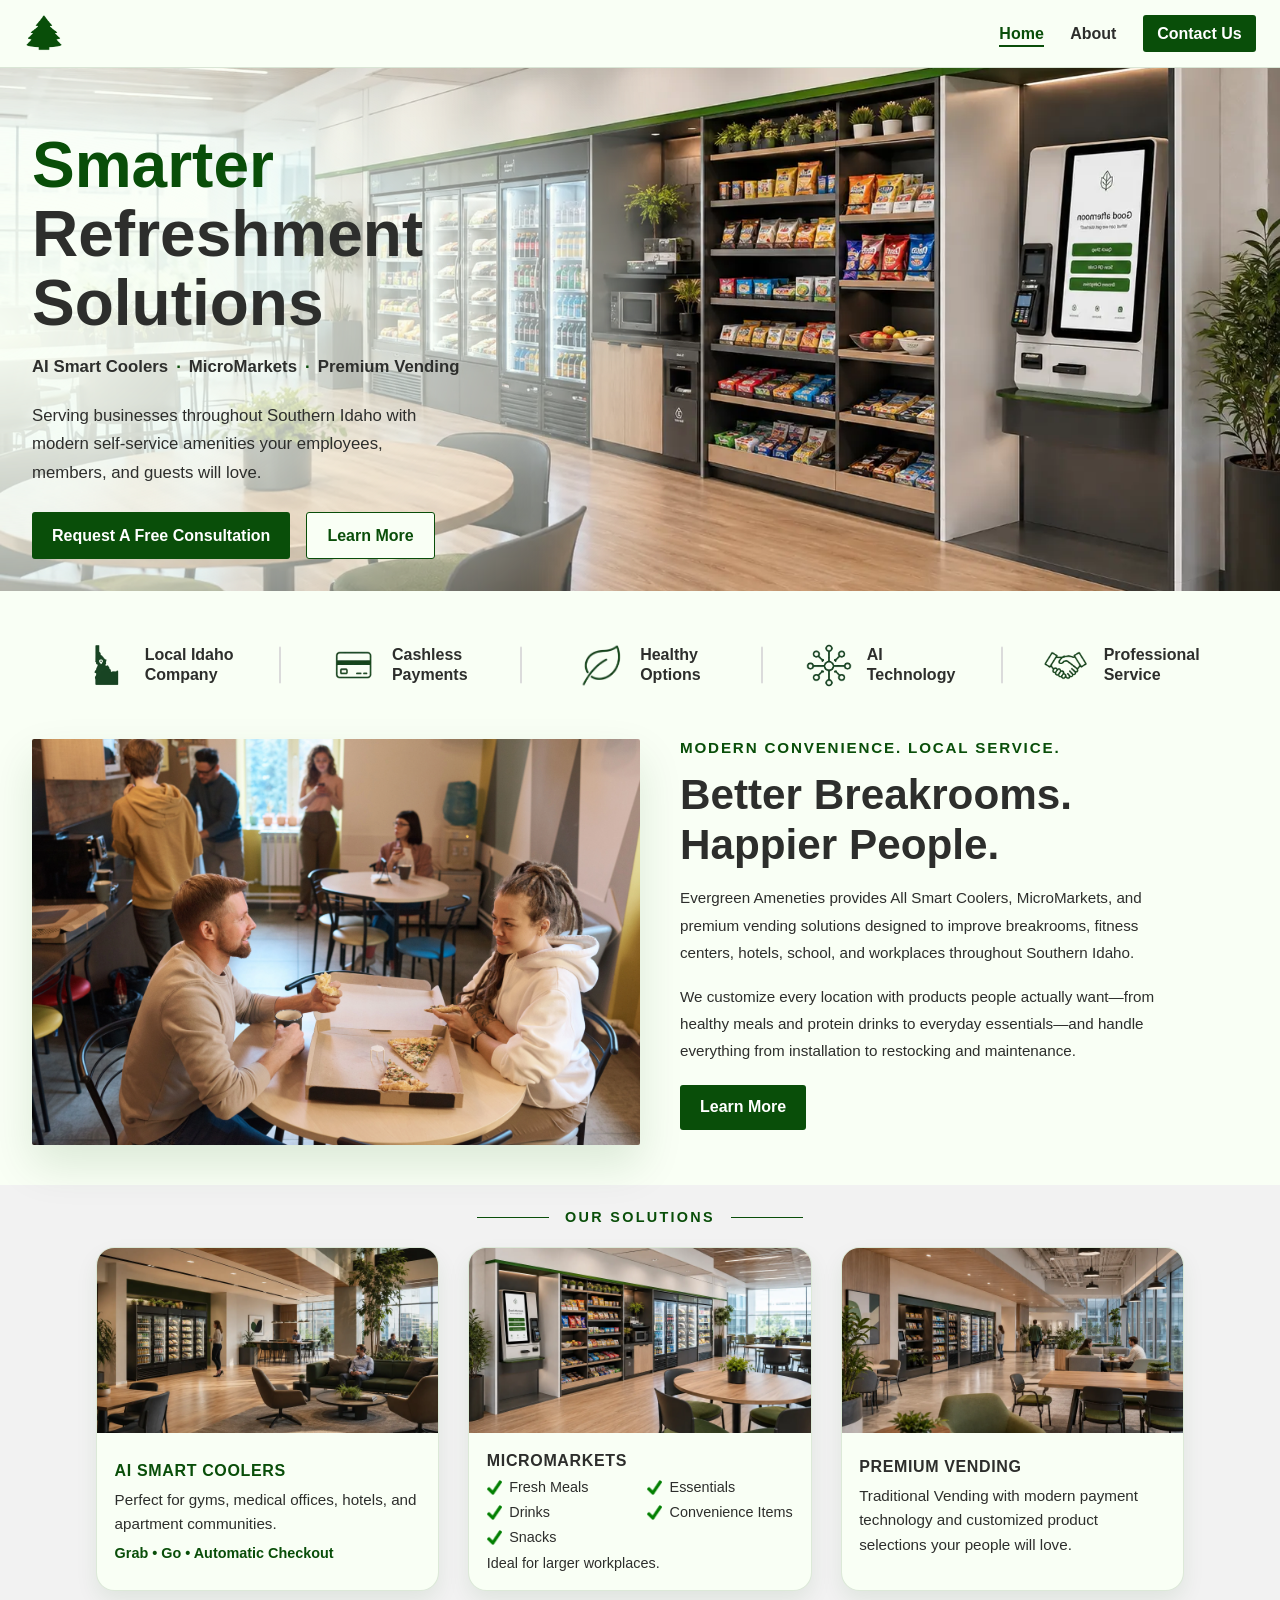
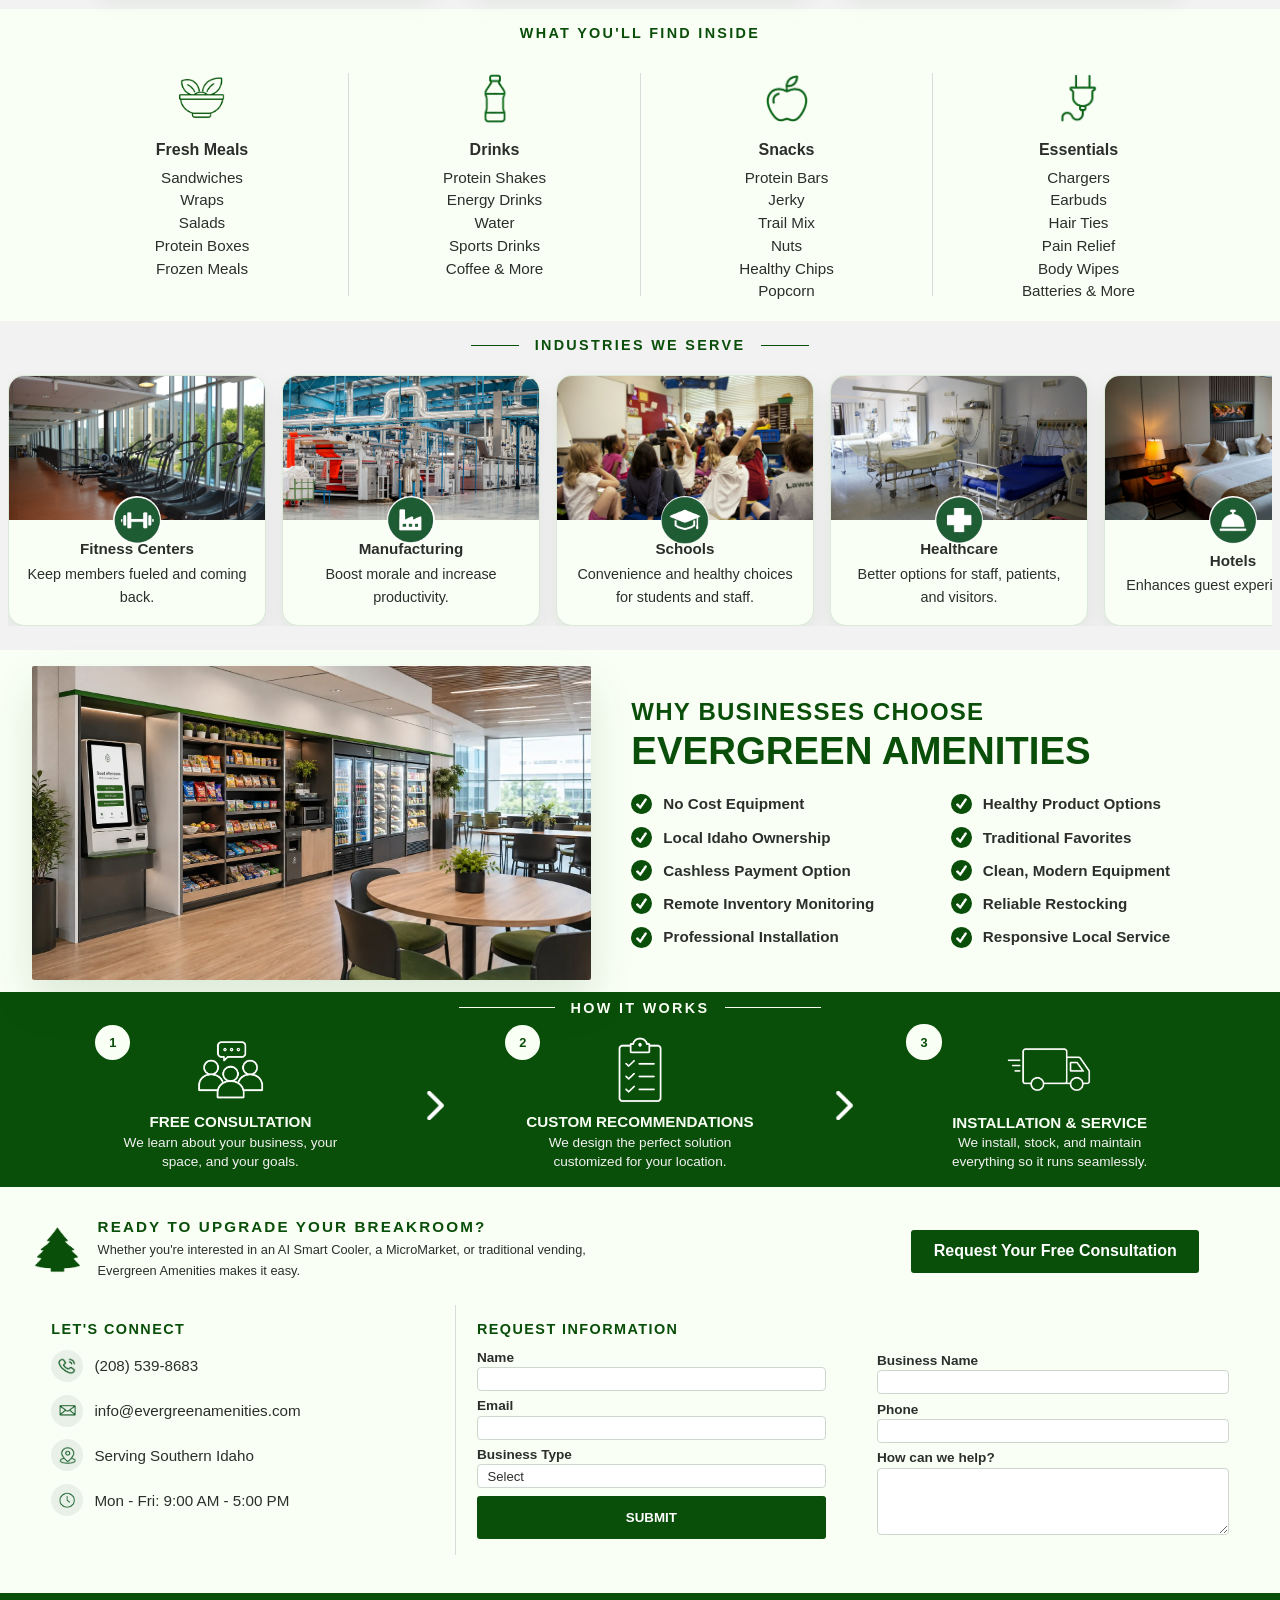
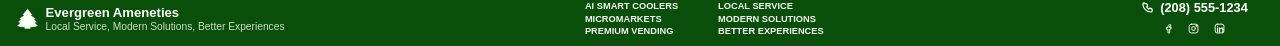
==== commit 176f3b3b: "Update navigation links to point to index.html; add new images for AI Smart Coolers and Premium Vend" ====
--- a/index.html
+++ b/index.html
@@ -15,7 +15,7 @@
 
     <!-- Navigation Section -->
     <nav class="navbar">
-        <a href="#home" class="brand">
+        <a href="index.html" class="brand">
             <span class="brand-icon" aria-hidden="true"></span>
         </a>
 
@@ -129,7 +129,7 @@
     <!-- Description Section -->
     <section class="description-section" aria-labelledby="description-heading">
         <div class="description-media">
-            <img src="assets/images/Hero.webp" alt="A modern breakroom refreshment station">
+            <img src="assets/images/Breakroom.webp" alt="A modern breakroom refreshment station">
         </div>
 
         <div class="description-content">
@@ -165,7 +165,7 @@
         <div class="solutions-grid">
             <article class="solution-card">
                 <div class="solution-media">
-                    <img src="assets/images/Hero.webp" alt="Smart cooler solution">
+                    <img src="assets/images/AI_Smart_Coolers.webp" alt="Smart cooler solution">
                 </div>
 
                 <div class="solution-content">
@@ -200,7 +200,7 @@
 
             <article class="solution-card solution-card--premium">
                 <div class="solution-media">
-                    <img src="assets/images/Hero.webp" alt="Premium vending solution">
+                    <img src="assets/images/Premium_Vending.webp" alt="Premium vending solution">
                 </div>
 
                 <div class="solution-content">
@@ -625,7 +625,7 @@
     <section class="ready-upgrade-section" aria-labelledby="ready-upgrade-heading">
         <div class="ready-upgrade-top-row">
             <div class="ready-upgrade-intro">
-                <div class="ready-upgrade-intro-icon" aria-hidden="true">✦</div>
+                <div class="ready-upgrade-intro-icon" aria-hidden="true"></div>
 
                 <div class="ready-upgrade-intro-copy">
                     <h2 class="ready-upgrade-title" id="ready-upgrade-heading">READY TO UPGRADE YOUR BREAKROOM?</h2>
@@ -644,22 +644,30 @@
 
                 <div class="ready-upgrade-contact-list">
                     <article class="ready-upgrade-contact-item">
-                        <span class="ready-upgrade-contact-icon" aria-hidden="true">☑</span>
-                        <span class="ready-upgrade-contact-text">(208) 555-1234</span>
+                        <span class="ready-upgrade-contact-icon ready-upgrade-contact-icon--phone" aria-hidden="true">
+                            <img class="ready-upgrade-contact-icon-image" src="assets/icons/form_section_icons/phone_icon.webp" alt="">
+                        </span>
+                        <span class="ready-upgrade-contact-text">(208) 539-8683</span>
                     </article>
 
                     <article class="ready-upgrade-contact-item">
-                        <span class="ready-upgrade-contact-icon" aria-hidden="true">☑</span>
+                        <span class="ready-upgrade-contact-icon ready-upgrade-contact-icon--message" aria-hidden="true">
+                            <img class="ready-upgrade-contact-icon-image" src="assets/icons/form_section_icons/message_icon.webp" alt="">
+                        </span>
                         <span class="ready-upgrade-contact-text">info@evergreenamenities.com</span>
                     </article>
 
                     <article class="ready-upgrade-contact-item">
-                        <span class="ready-upgrade-contact-icon" aria-hidden="true">☑</span>
+                        <span class="ready-upgrade-contact-icon ready-upgrade-contact-icon--map" aria-hidden="true">
+                            <img class="ready-upgrade-contact-icon-image" src="assets/icons/form_section_icons/other_map_icon.webp" alt="">
+                        </span>
                         <span class="ready-upgrade-contact-text">Serving Southern Idaho</span>
                     </article>
 
                     <article class="ready-upgrade-contact-item">
-                        <span class="ready-upgrade-contact-icon" aria-hidden="true">☑</span>
+                        <span class="ready-upgrade-contact-icon ready-upgrade-contact-icon--clock" aria-hidden="true">
+                            <img class="ready-upgrade-contact-icon-image" src="assets/icons/form_section_icons/clock_icon.webp" alt="">
+                        </span>
                         <span class="ready-upgrade-contact-text">Mon - Fri: 9:00 AM - 5:00 PM</span>
                     </article>
                 </div>
@@ -683,10 +691,13 @@
                         <span>Business Type</span>
                         <select required>
                             <option value="" selected disabled>Select</option>
-                            <option value="office">Office</option>
-                            <option value="gym">Gym</option>
-                            <option value="hotel">Hotel</option>
-                            <option value="medical">Medical</option>
+                            <option value="fitness-centers">Fitness Centers</option>
+                            <option value="manufacturing">Manufacturing</option>
+                            <option value="schools">Schools</option>
+                            <option value="healthcare">Healthcare</option>
+                            <option value="hotels">Hotels</option>
+                            <option value="offices">Offices</option>
+                            <option value="other">Other</option>
                         </select>
                     </label>
 
--- a/style.css
+++ b/style.css
@@ -7,7 +7,7 @@
     --accent-text-color: #ffffff;
     --hero-bg-color: #cee1ce;
     --divider-line-color: #dbdbdb;
-    --alternate-bg-color: #f6f6f6;
+    --alternate-bg-color: #f2f2f2;
     --brand-logo-image: url('assets/icons/miscellaneous/Logo.webp');
     --solid-brand-logo-image: url('assets/icons/miscellaneous/Solid_Logo.webp');
 }
@@ -1390,16 +1390,19 @@
 }
 
 .ready-upgrade-intro-icon {
-    display: inline-flex;
-    align-items: center;
-    justify-content: center;
-    width: 2.25rem;
-    height: 2.25rem;
-    border-radius: 50%;
+    display: inline-block;
+    width: 3.2rem;
+    height: 4.2rem;
+    flex-shrink: 0;
     background-color: var(--accent-color);
-    color: var(--accent-text-color);
-    flex-shrink: 0;
-    font-size: 1rem;
+    -webkit-mask-image: var(--solid-brand-logo-image);
+    -webkit-mask-repeat: no-repeat;
+    -webkit-mask-position: center;
+    -webkit-mask-size: contain;
+    mask-image: var(--solid-brand-logo-image);
+    mask-repeat: no-repeat;
+    mask-position: center;
+    mask-size: contain;
 }
 
 .ready-upgrade-intro-copy {
@@ -1505,8 +1508,34 @@
     height: 2rem;
     border-radius: 50%;
     background-color: #e9f0e8;
-    color: var(--accent-color);
-    font-size: 0.95rem;
+    overflow: hidden;
+}
+
+.ready-upgrade-contact-icon-image {
+    display: block;
+    width: 1.1rem;
+    height: 1.1rem;
+    object-fit: contain;
+}
+
+.ready-upgrade-contact-icon--phone .ready-upgrade-contact-icon-image {
+    width: 1.15rem;
+    height: 1.15rem;
+}
+
+.ready-upgrade-contact-icon--message .ready-upgrade-contact-icon-image {
+    width: 1.08rem;
+    height: 1.08rem;
+}
+
+.ready-upgrade-contact-icon--map .ready-upgrade-contact-icon-image {
+    width: 1.08rem;
+    height: 1.08rem;
+}
+
+.ready-upgrade-contact-icon--clock .ready-upgrade-contact-icon-image {
+    width: 1.02rem;
+    height: 1.02rem;
 }
 
 .ready-upgrade-contact-text {
@@ -1560,6 +1589,10 @@
     cursor: pointer;
 }
 
+.ready-upgrade-column:last-child .ready-upgrade-form {
+    margin-top: 2rem;
+}
+
 @media (max-width: 900px) {
     .ready-upgrade-top-row {
         display: flex;
@@ -1598,6 +1631,10 @@
 
     .ready-upgrade-column {
         padding: 1.1rem 1rem;
+    }
+
+    .ready-upgrade-column:last-child .ready-upgrade-form {
+        margin-top: 0;
     }
 }
 
@@ -2366,11 +2403,8 @@
     display: inline-flex;
     align-items: center;
     justify-content: center;
-    width: 1.85rem;
-    height: 1.85rem;
-    border-radius: 50%;
-    background-color: #ffffff;
     flex: 0 0 auto;
+    background-color: transparent;
 }
 
 .contact-hero-feature-icon img {
@@ -2792,16 +2826,6 @@
     border: 0;
 }
 
-.contact-map-highlight {
-    position: absolute;
-    inset: 24% 28% 24% 34%;
-    border: 0.35rem solid rgba(118, 122, 118, 0.56);
-    border-radius: 50%;
-    background-color: rgba(156, 161, 156, 0.08);
-    box-shadow: 0 0 0 1rem rgba(156, 161, 156, 0.08);
-    pointer-events: none;
-}
-
 .contact-map-content {
     display: flex;
     flex-direction: column;
@@ -2844,10 +2868,6 @@
     .contact-map-content {
         padding: 1rem 1.25rem 1.5rem;
     }
-
-    .contact-map-highlight {
-        inset: 26% 30% 26% 32%;
-    }
 }
 
 @media (max-width: 600px) {
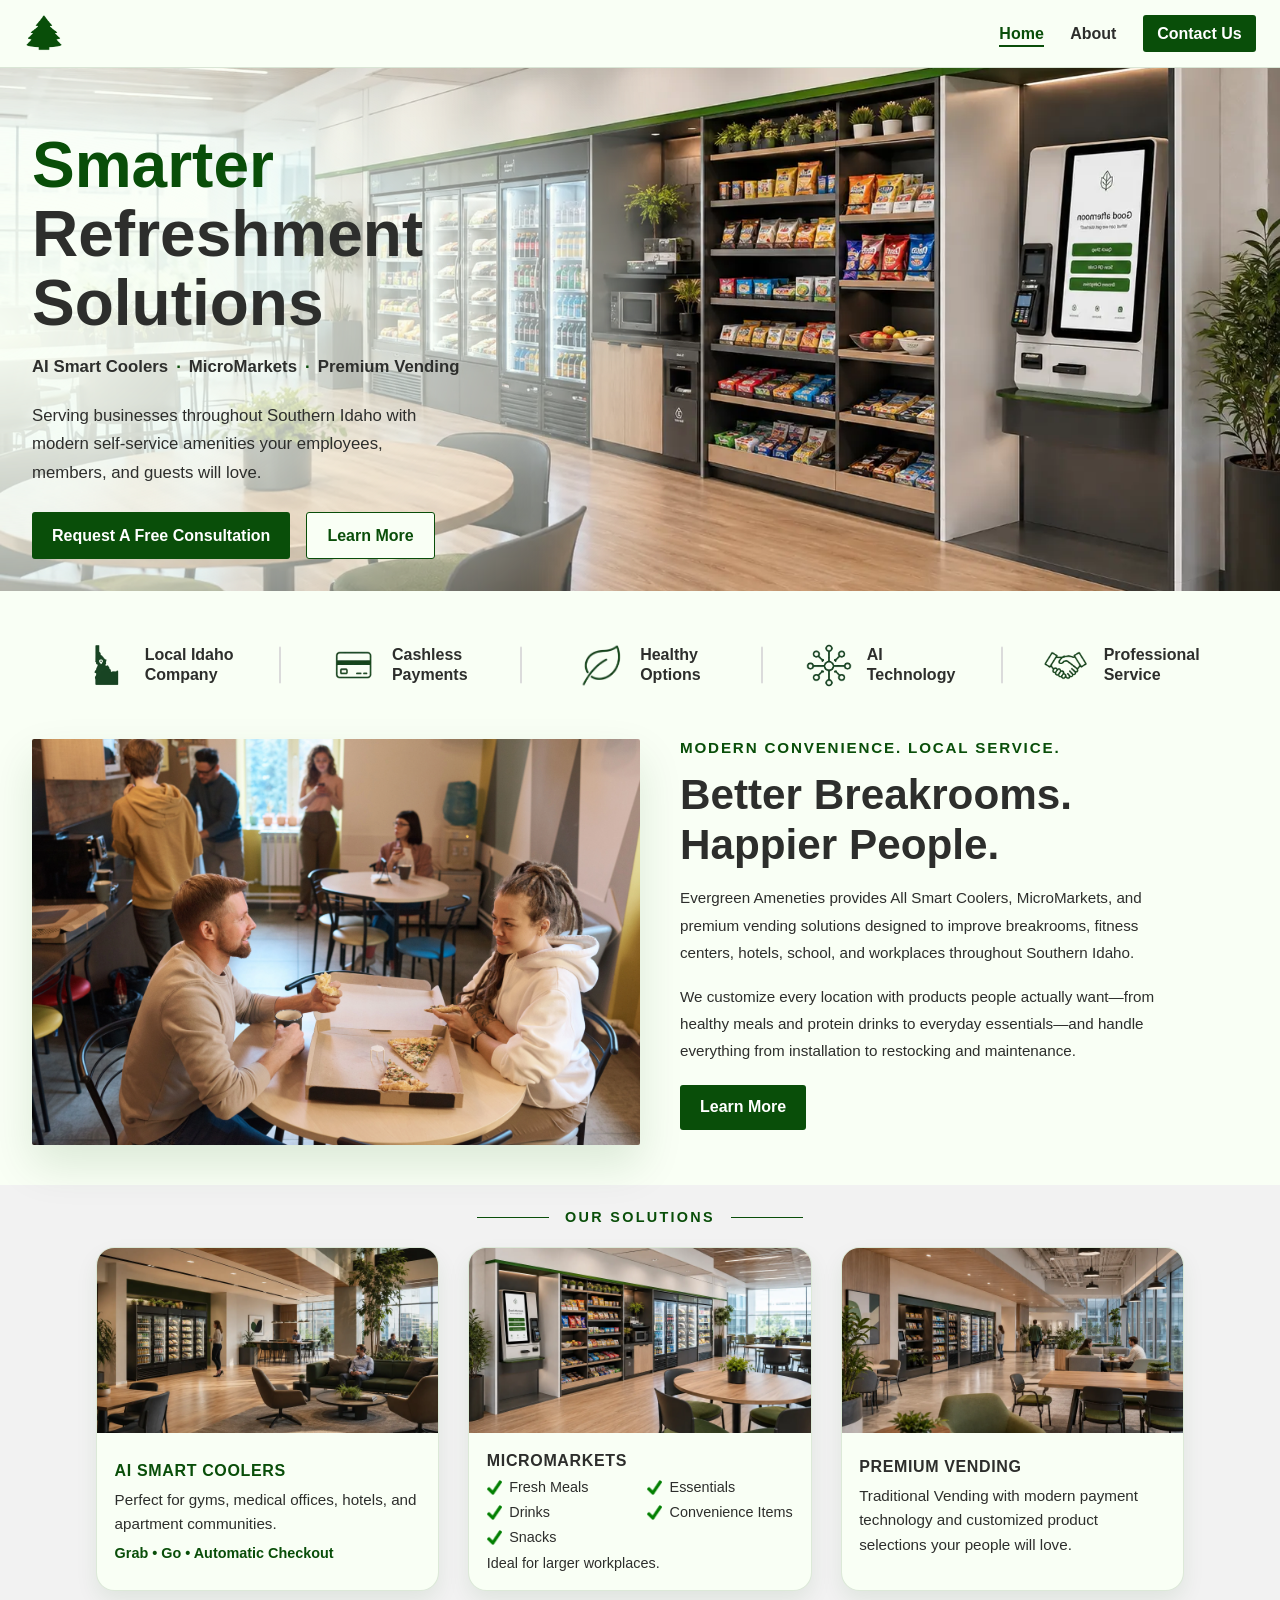
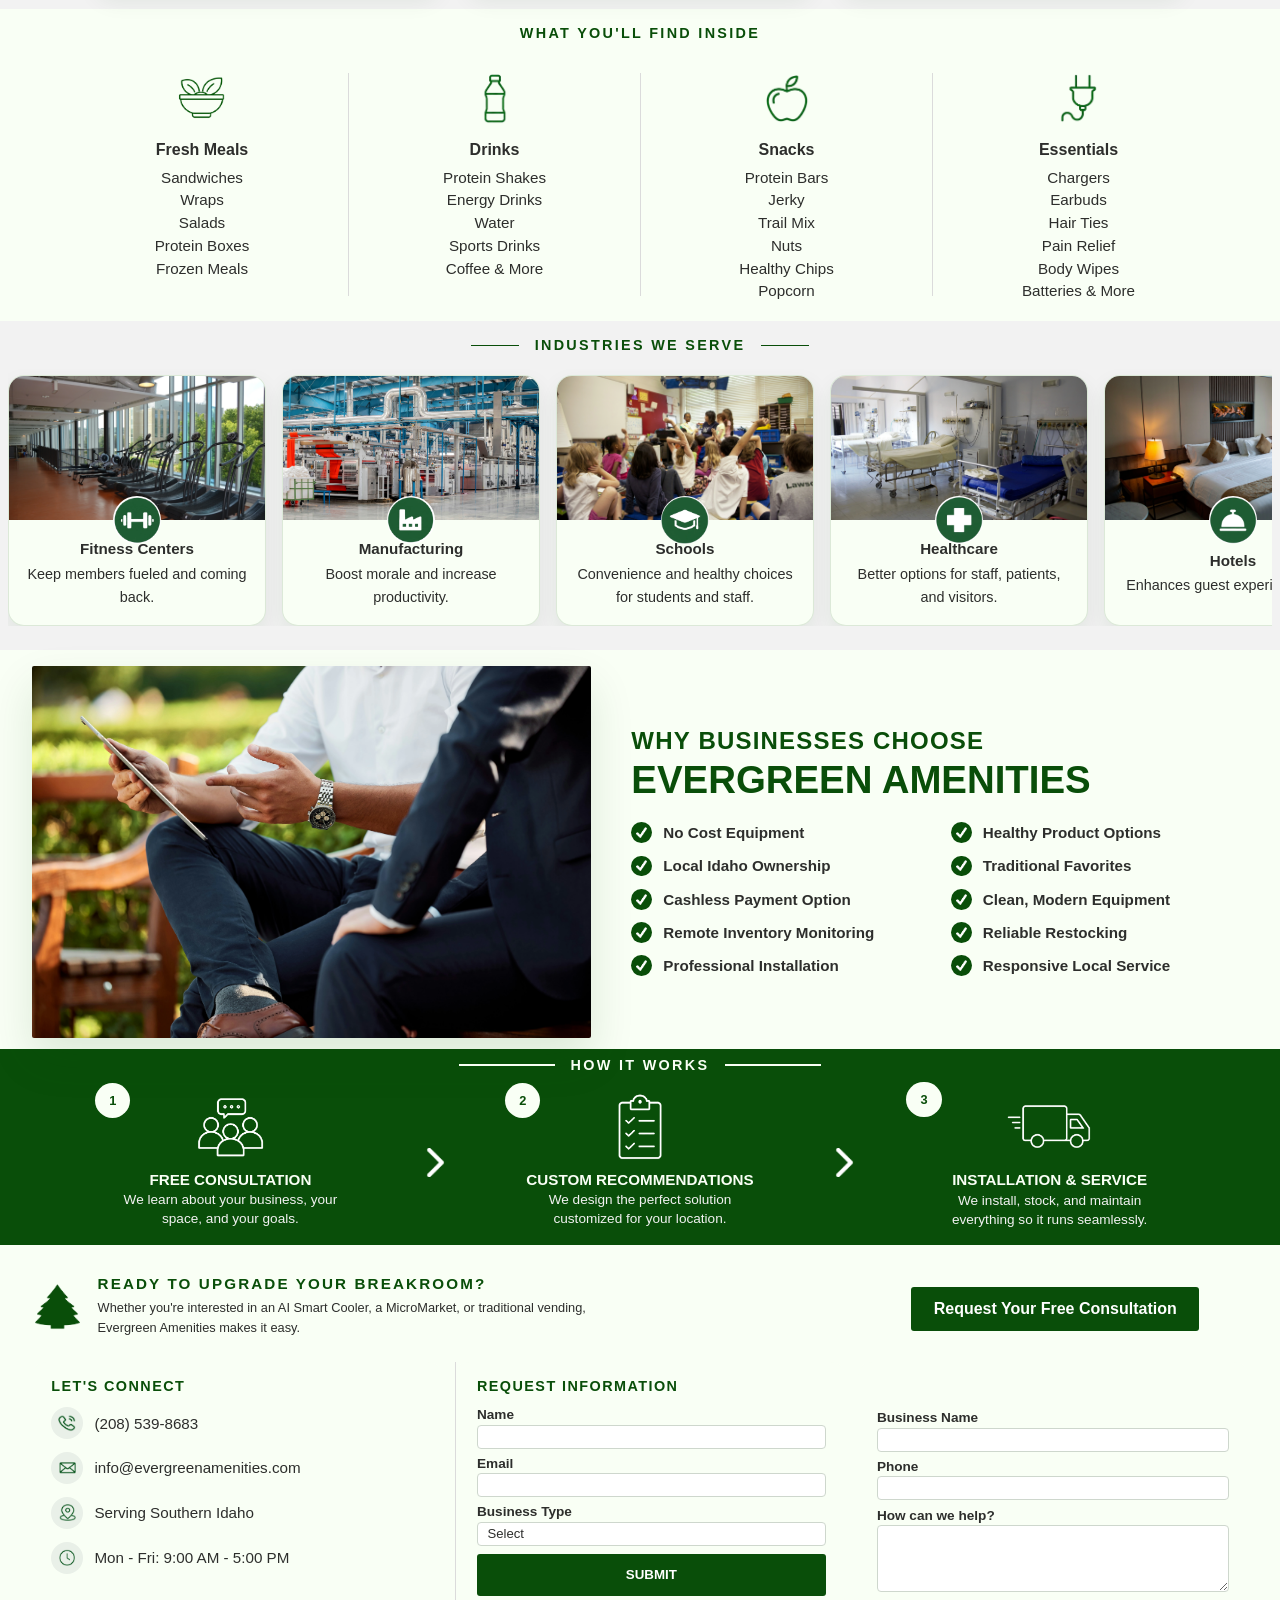
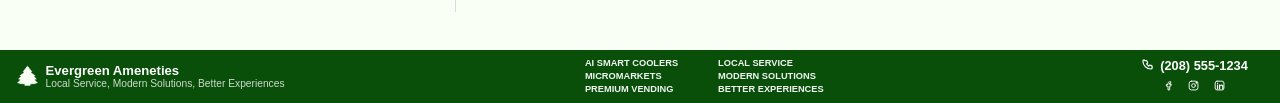
==== commit 03f9558b: "Add ready upgrade form functionality and update image references; enhance form fields with names and" ====
--- a/index.html
+++ b/index.html
@@ -487,7 +487,7 @@
     <!-- Why Us Section -->
     <section class="why-us-section" aria-labelledby="why-us-heading">
         <div class="why-us-media">
-            <img src="assets/images/Hero.webp" alt="Placeholder image for the Why Us section">
+            <img src="assets/images/Why_Us.webp" alt="Placeholder image for the Why Us section">
         </div>
 
         <div class="why-us-content">
@@ -679,17 +679,17 @@
                 <form class="ready-upgrade-form">
                     <label class="ready-upgrade-field">
                         <span>Name</span>
-                        <input type="text" required>
+                        <input type="text" name="name" autocomplete="name" required>
                     </label>
 
                     <label class="ready-upgrade-field">
                         <span>Email</span>
-                        <input type="email" required>
+                        <input type="email" name="email" autocomplete="email" required>
                     </label>
 
                     <label class="ready-upgrade-field">
                         <span>Business Type</span>
-                        <select required>
+                        <select name="business-type" required>
                             <option value="" selected disabled>Select</option>
                             <option value="fitness-centers">Fitness Centers</option>
                             <option value="manufacturing">Manufacturing</option>
@@ -709,17 +709,17 @@
                 <form class="ready-upgrade-form">
                     <label class="ready-upgrade-field">
                         <span>Business Name</span>
-                        <input type="text">
+                        <input type="text" name="business-name" autocomplete="organization">
                     </label>
 
                     <label class="ready-upgrade-field">
                         <span>Phone</span>
-                        <input type="tel" required>
+                        <input type="tel" name="phone" autocomplete="tel" required>
                     </label>
 
                     <label class="ready-upgrade-field ready-upgrade-field--textarea">
                         <span>How can we help?</span>
-                        <textarea rows="5"></textarea>
+                        <textarea name="message" rows="5"></textarea>
                     </label>
                 </form>
             </div>
@@ -793,6 +793,8 @@
 
 
 
+    <script src="assets/js/ready_upgrade_transfer.js"></script>
+
 
 </body>
 </html>
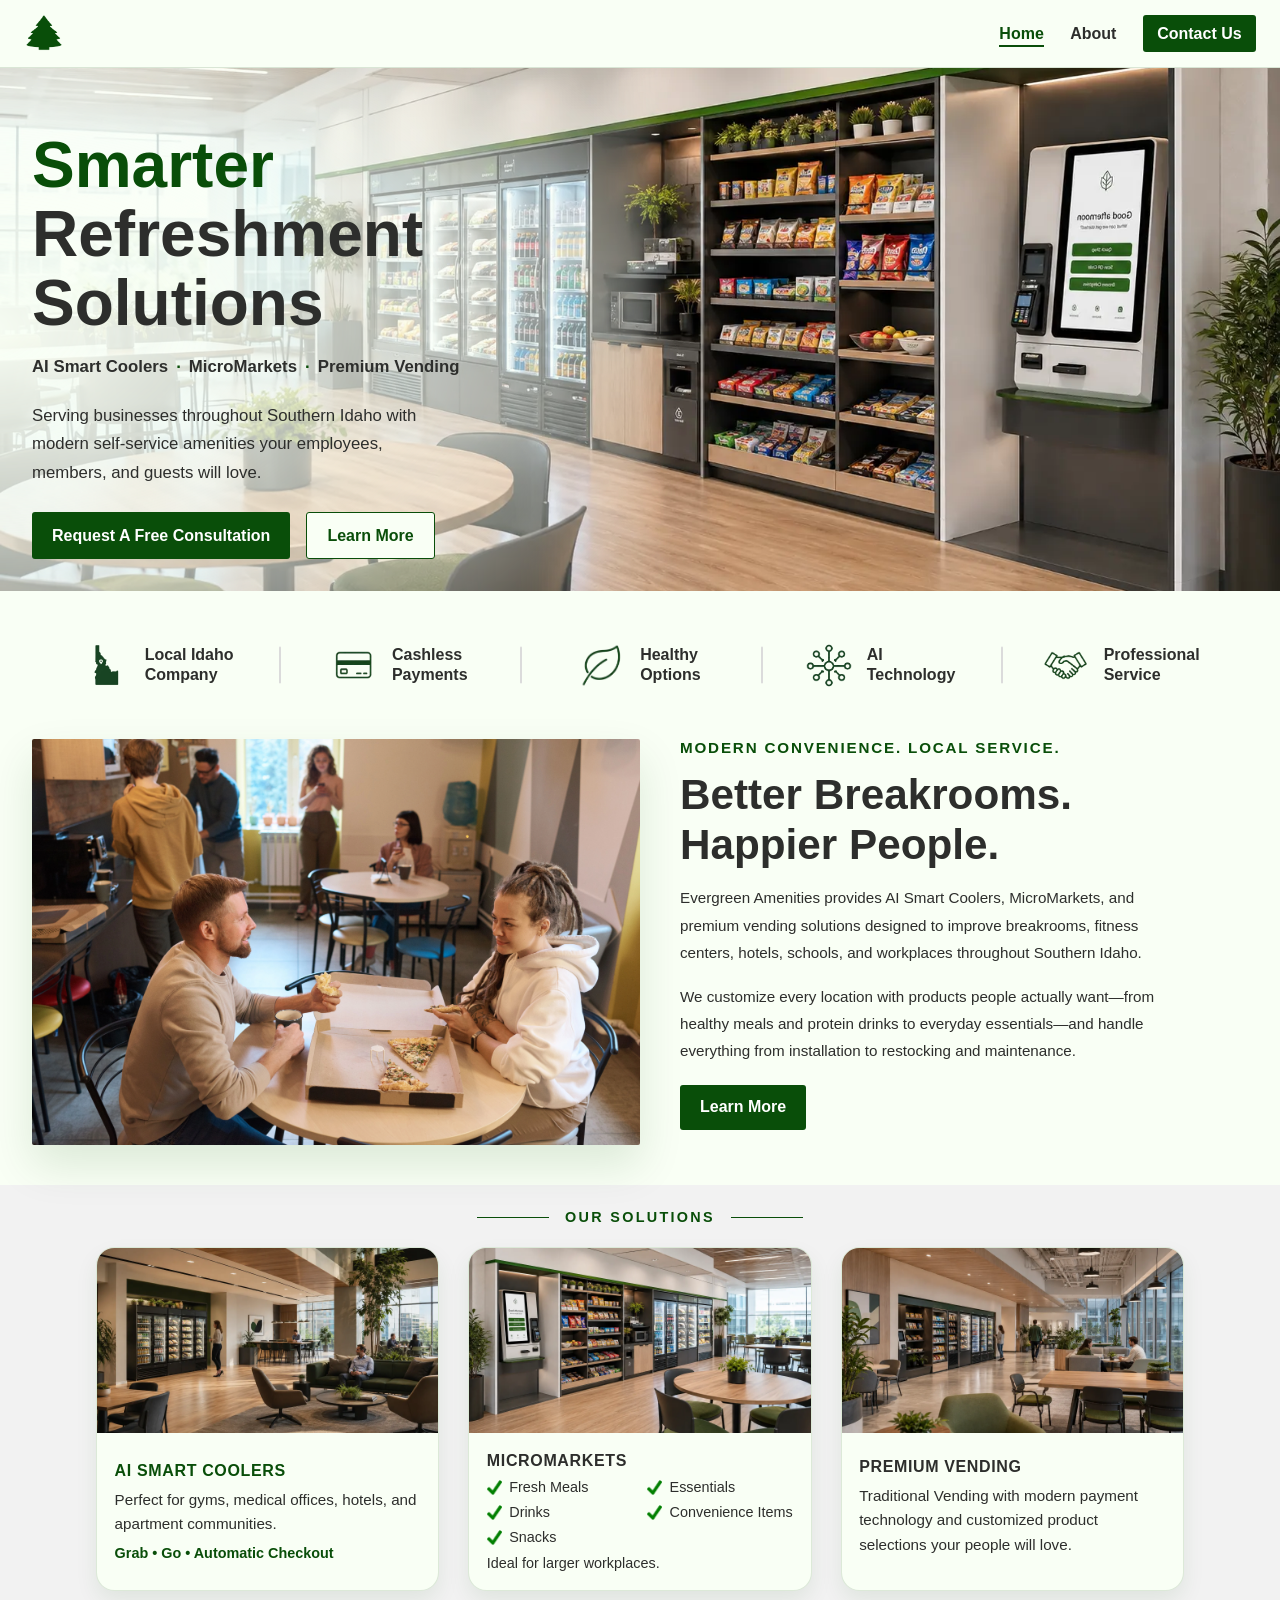
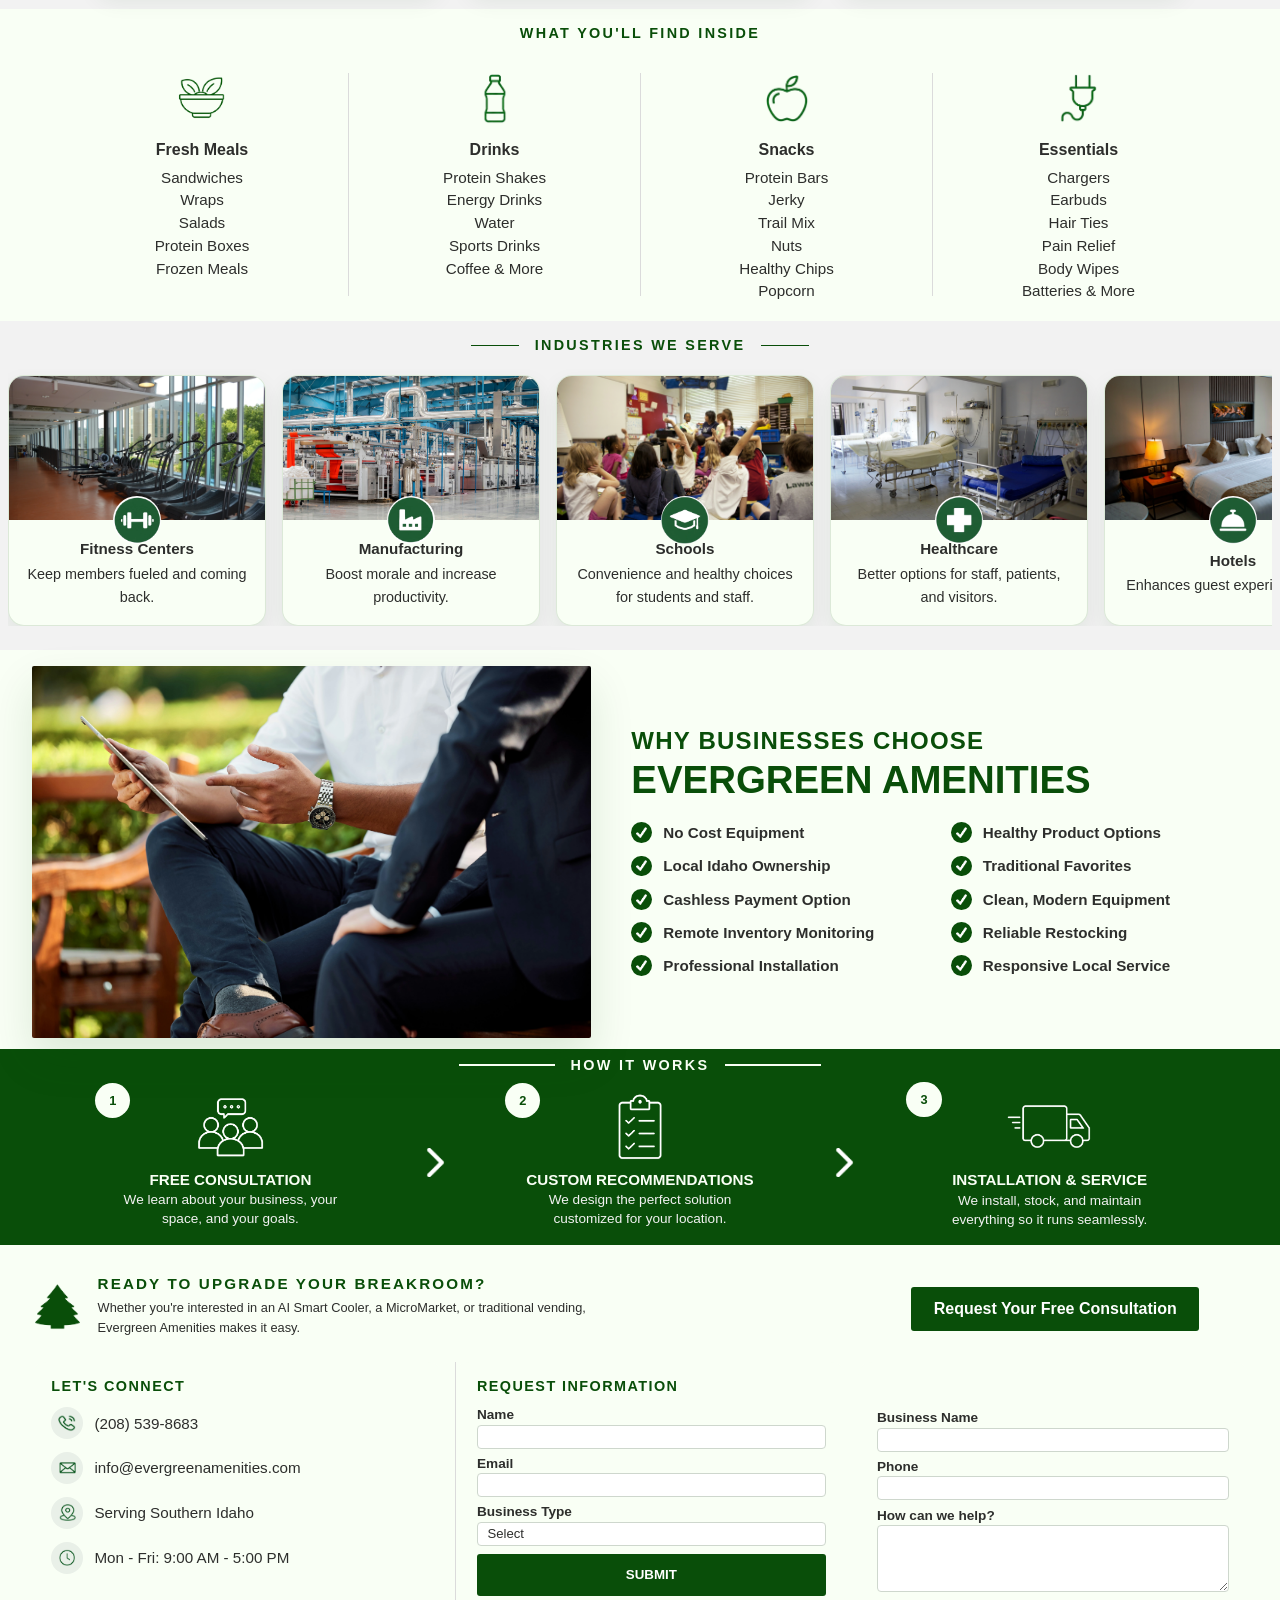
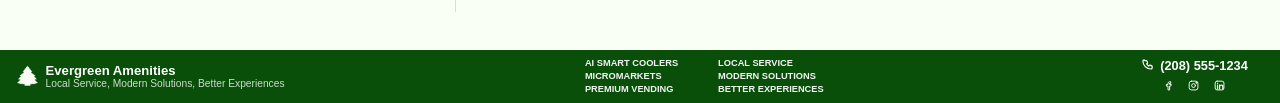
==== commit c3fffd9e: "Fix typos and improve content consistency across About, Contact, and Index pages; update image refer" ====
--- a/index.html
+++ b/index.html
@@ -141,7 +141,7 @@
             </p>
 
             <p class="description-paragraph">
-                Evergreen Ameneties provides All Smart Coolers, MicroMarkets, and premium vending solutions designed to improve breakrooms, fitness centers, hotels, school, and workplaces throughout Southern Idaho.
+                Evergreen Amenities provides AI Smart Coolers, MicroMarkets, and premium vending solutions designed to improve breakrooms, fitness centers, hotels, schools, and workplaces throughout Southern Idaho.
             </p>
 
             <p class="description-paragraph">
@@ -318,7 +318,7 @@
                     </div>
 
                     <div class="industry-icon" aria-hidden="true">
-                        <img src="assets/icons/industries_section_icons/manufactoring_icon.webp" alt="">
+                        <img src="assets/icons/industries_section_icons/manufacturing_icon.webp" alt="">
                     </div>
 
                     <div class="industry-content">
@@ -408,7 +408,7 @@
                     </div>
 
                     <div class="industry-icon" aria-hidden="true">
-                        <img src="assets/icons/industries_section_icons/manufactoring_icon.webp" alt="">
+                        <img src="assets/icons/industries_section_icons/manufacturing_icon.webp" alt="">
                     </div>
 
                     <div class="industry-content">
@@ -735,7 +735,7 @@
         <a href="index.html" class="brand home-footer-brand">
             <span class="brand-icon" aria-hidden="true"></span>
             <span class="brand-text">
-                <strong>Evergreen Ameneties</strong>
+                <strong>Evergreen Amenities</strong>
                 <small>Local Service, Modern Solutions, Better Experiences</small>
             </span>
         </a>
--- a/style.css
+++ b/style.css
@@ -2404,7 +2404,10 @@
     align-items: center;
     justify-content: center;
     flex: 0 0 auto;
-    background-color: transparent;
+    width: 1.85rem;
+    height: 1.85rem;
+    border-radius: 50%;
+    background-color: #ffffff;
 }
 
 .contact-hero-feature-icon img {
@@ -2808,7 +2811,7 @@
     grid-template-columns: minmax(0, 1.55fr) minmax(18rem, 0.95fr);
     align-items: start;
     max-width: 78rem;
-    margin: 0 auto;
+    margin: 1rem auto;
     background-color: var(--bg-color);
 }
 
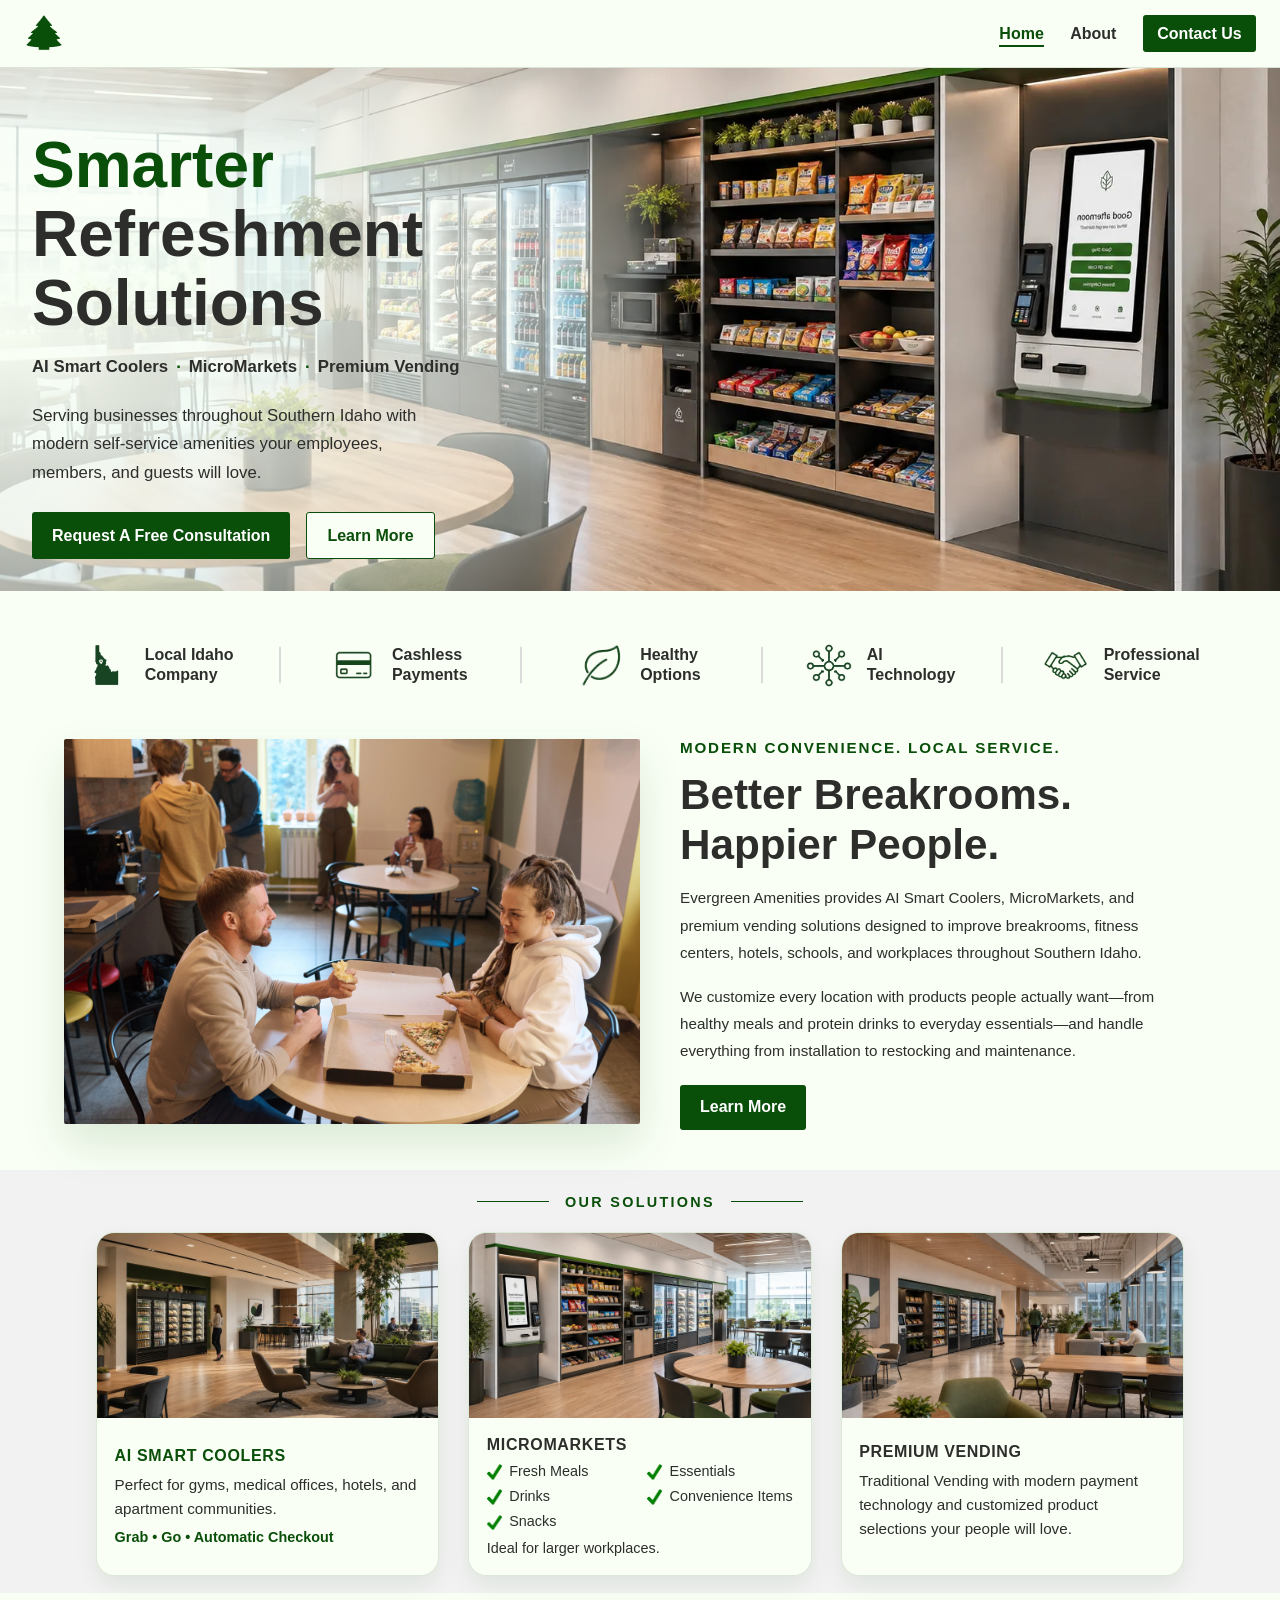
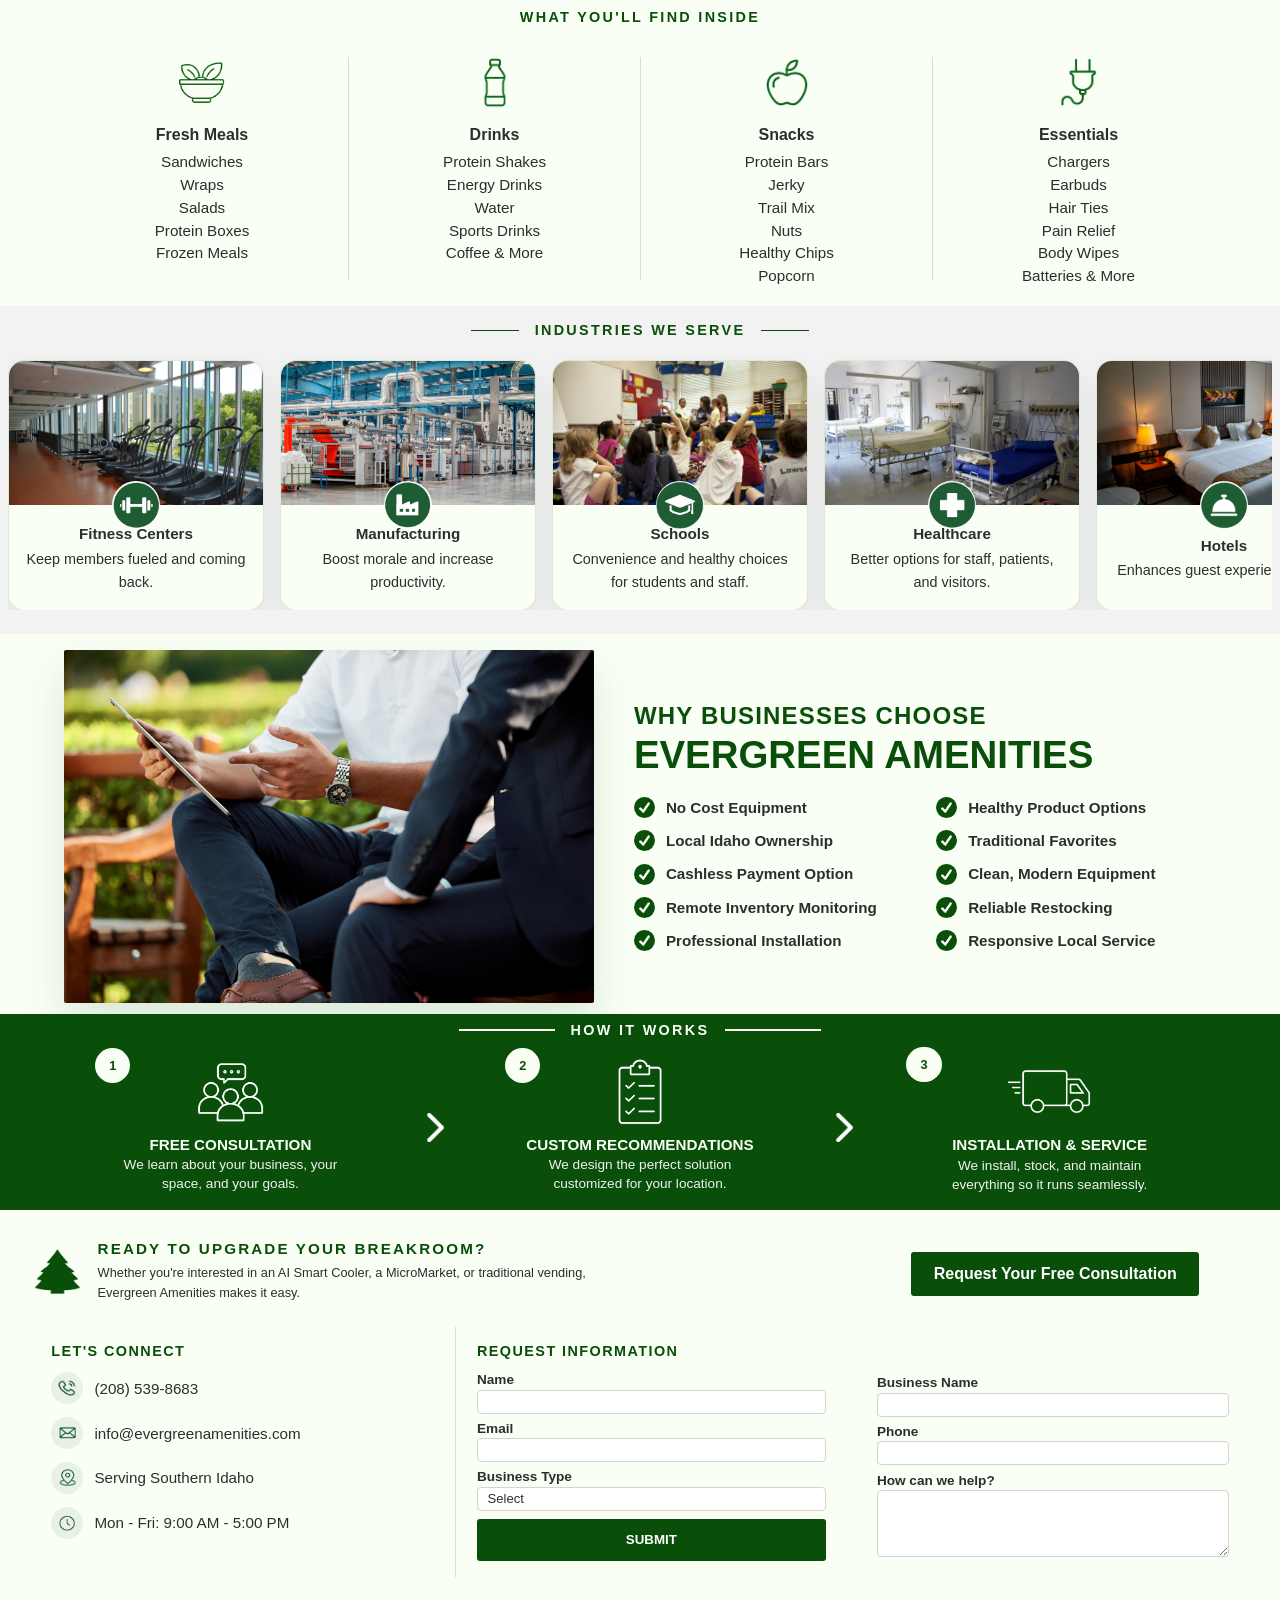
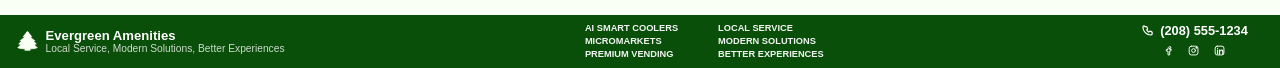
==== commit 16f9c4b2: "Improve Mobile Layout" ====
--- a/index.html
+++ b/index.html
@@ -3,6 +3,7 @@
 
 <head>
     <meta charset="UTF-8">
+    <meta name="viewport" content="width=device-width, initial-scale=1.0">
     <title>Home</title>
     <link rel="stylesheet" href="style.css">
 </head>
--- a/style.css
+++ b/style.css
@@ -12,12 +12,23 @@
     --solid-brand-logo-image: url('assets/icons/miscellaneous/Solid_Logo.webp');
 }
 
+*,
+*::before,
+*::after {
+    box-sizing: border-box;
+}
 
 body {
     margin: 0;
     font-family: Arial, sans-serif;
     background-color: var(--bg-color);
     color: var(--text-color);
+    overflow-x: hidden;
+}
+
+img,
+iframe {
+    max-width: 100%;
 }
 
 
@@ -2822,6 +2833,294 @@
     overflow: hidden;
 }
 
+
+
+/* ========================= */
+/*    RESPONSIVE OVERRIDES    */
+/* ========================= */
+
+@media (max-width: 900px) {
+    .navbar {
+        flex-wrap: wrap;
+        gap: 0.75rem 1rem;
+        padding: 0.75rem 1.25rem;
+    }
+
+    .nav-links {
+        gap: 1rem;
+    }
+
+    .quick-advertisement-list {
+        grid-template-columns: repeat(2, minmax(0, 1fr));
+        gap: 0.75rem;
+        padding-inline: 0.25rem;
+    }
+
+    .quick-advertisement-item {
+        padding-inline: 0.5rem;
+    }
+
+    .quick-advertisement-item:not(:last-child)::after,
+    .about-quick-advertisement-item:not(:last-child)::after,
+    .contact-quick-advertisement-item:not(:last-child)::after {
+        display: none;
+    }
+
+    .contact-hero-features {
+        flex-wrap: wrap;
+    }
+
+    .contact-hero-feature {
+        flex: 1 1 10rem;
+    }
+
+    .contact-form-shell,
+    .contact-map-section {
+        grid-template-columns: 1fr;
+    }
+
+    .contact-form-panel {
+        border-top: 1px solid var(--divider-line-color);
+        border-left: 0;
+    }
+
+    .contact-map-media {
+        height: 17rem;
+    }
+
+    .contact-map-content {
+        padding: 1rem 1.25rem 1.5rem;
+    }
+}
+
+@media (max-width: 720px) {
+    .navbar {
+        align-items: flex-start;
+    }
+
+    .nav-links {
+        width: 100%;
+        justify-content: space-between;
+        gap: 0.5rem;
+    }
+
+    .nav-links .nav-link,
+    .contact-btn {
+        min-height: 2.5rem;
+    }
+
+    .nav-links .nav-link {
+        display: inline-flex;
+        align-items: center;
+        padding-inline: 0.25rem;
+    }
+
+    .contact-btn {
+        padding: 0.55rem 0.75rem;
+    }
+
+    .hero,
+    .about-hero,
+    .contact-hero {
+        padding-inline: 1rem;
+    }
+
+    .hero-content,
+    .about-hero-content,
+    .contact-hero-content {
+        padding-inline: 0;
+    }
+
+    .hero-heading,
+    .about-hero-heading,
+    .contact-hero-heading {
+        font-size: clamp(2rem, 11vw, 3rem);
+    }
+
+    .hero-description,
+    .about-hero-description,
+    .contact-hero-description {
+        max-width: 100%;
+        font-size: 0.95rem;
+    }
+
+    .hero-actions {
+        width: 100%;
+        flex-direction: column;
+    }
+
+    .hero-actions .btn,
+    .our-mission-action {
+        width: 100%;
+        text-align: center;
+    }
+
+    .quick-advertisement,
+    .find-inside-section,
+    .solutions-section,
+    .why-us-section,
+    .how-it-works-section,
+    .ready-upgrade-section,
+    .our-story-section,
+    .our-mission-section,
+    .our-values-section,
+    .contact-form-section {
+        padding-left: 1rem;
+        padding-right: 1rem;
+    }
+
+    .quick-advertisement-list,
+    .about-quick-advertisement-list,
+    .contact-quick-advertisement-list,
+    .find-inside-grid {
+        grid-template-columns: 1fr;
+    }
+
+    .quick-advertisement-item,
+    .about-quick-advertisement-item,
+    .contact-quick-advertisement-item {
+        justify-content: center;
+        padding-inline: 0.25rem;
+    }
+
+    .about-quick-advertisement-item + .about-quick-advertisement-item,
+    .contact-quick-advertisement-item + .contact-quick-advertisement-item {
+        border-top: 1px solid var(--divider-line-color);
+    }
+
+    .find-inside-column {
+        padding-inline: 0;
+    }
+
+    .find-inside-column + .find-inside-column {
+        padding-top: 1.25rem;
+        border-top: 1px solid var(--divider-line-color);
+        border-left: 0;
+    }
+
+    .solutions-grid,
+    .ready-upgrade-grid {
+        grid-template-columns: 1fr;
+    }
+
+    .solution-card {
+        min-height: 0;
+    }
+
+    .solution-description--columns {
+        grid-template-columns: 1fr;
+    }
+
+    .industries-header {
+        gap: 0.65rem;
+    }
+
+    .industries-kicker {
+        font-size: 0.8rem;
+        white-space: normal;
+        text-align: center;
+    }
+
+    .industries-line {
+        flex-basis: 1.5rem;
+    }
+
+    .why-us-columns {
+        grid-template-columns: 1fr;
+    }
+
+    .how-it-works-grid {
+        grid-template-columns: 1fr;
+    }
+
+    .how-it-works-arrow {
+        display: none;
+    }
+
+    .ready-upgrade-top-row {
+        display: flex;
+        flex-direction: column;
+        align-items: flex-start;
+    }
+
+    .ready-upgrade-action-wrap,
+    .ready-upgrade-action {
+        width: 100%;
+        max-width: none;
+    }
+
+    .ready-upgrade-column--middle {
+        padding-left: 1rem;
+        border-left: 0;
+        box-shadow: inset 1px 0 0 var(--divider-line-color);
+    }
+
+    .contact-form-grid {
+        grid-template-columns: 1fr;
+    }
+
+    .contact-form-field--full,
+    .contact-form-submit,
+    .contact-form-privacy {
+        grid-column: auto;
+    }
+
+    .contact-map-media {
+        height: 14rem;
+    }
+
+    .contact-hero-feature-text {
+        white-space: normal;
+    }
+
+    .our-values-section {
+        flex-direction: column;
+    }
+
+    .our-values-row {
+        grid-template-columns: 1fr;
+        gap: 1rem;
+    }
+
+    .our-values-column::after {
+        display: none;
+    }
+
+    .our-values-right {
+        padding-top: 1.5rem;
+        padding-left: 0;
+        border-top: 1px solid rgba(45, 46, 44, 0.18);
+        border-left: 0;
+    }
+}
+
+@media (max-width: 420px) {
+    .brand-icon {
+        width: 2.15rem;
+        height: 2.15rem;
+    }
+
+    .nav-links .nav-link,
+    .contact-btn {
+        font-size: 0.88rem;
+    }
+
+    .contact-hero-features {
+        gap: 0.6rem;
+    }
+
+    .contact-hero-feature {
+        flex-basis: 100%;
+    }
+
+    .contact-quick-advertisement-heading,
+    .about-quick-advertisement-kicker {
+        font-size: 0.78rem;
+        white-space: normal;
+        text-align: center;
+    }
+}
+
 .contact-map-iframe {
     display: block;
     width: 100%;
@@ -2879,3 +3178,20 @@
     }
 }
 
+
+
+/* ========================= */
+/*   FINAL MOBILE SAFETY     */
+/* ========================= */
+
+@media (max-width: 720px) {
+    .contact-map-section {
+        grid-template-columns: 1fr;
+        margin-inline: 1rem;
+    }
+
+    .contact-map-media {
+        height: 14rem;
+    }
+}
+
